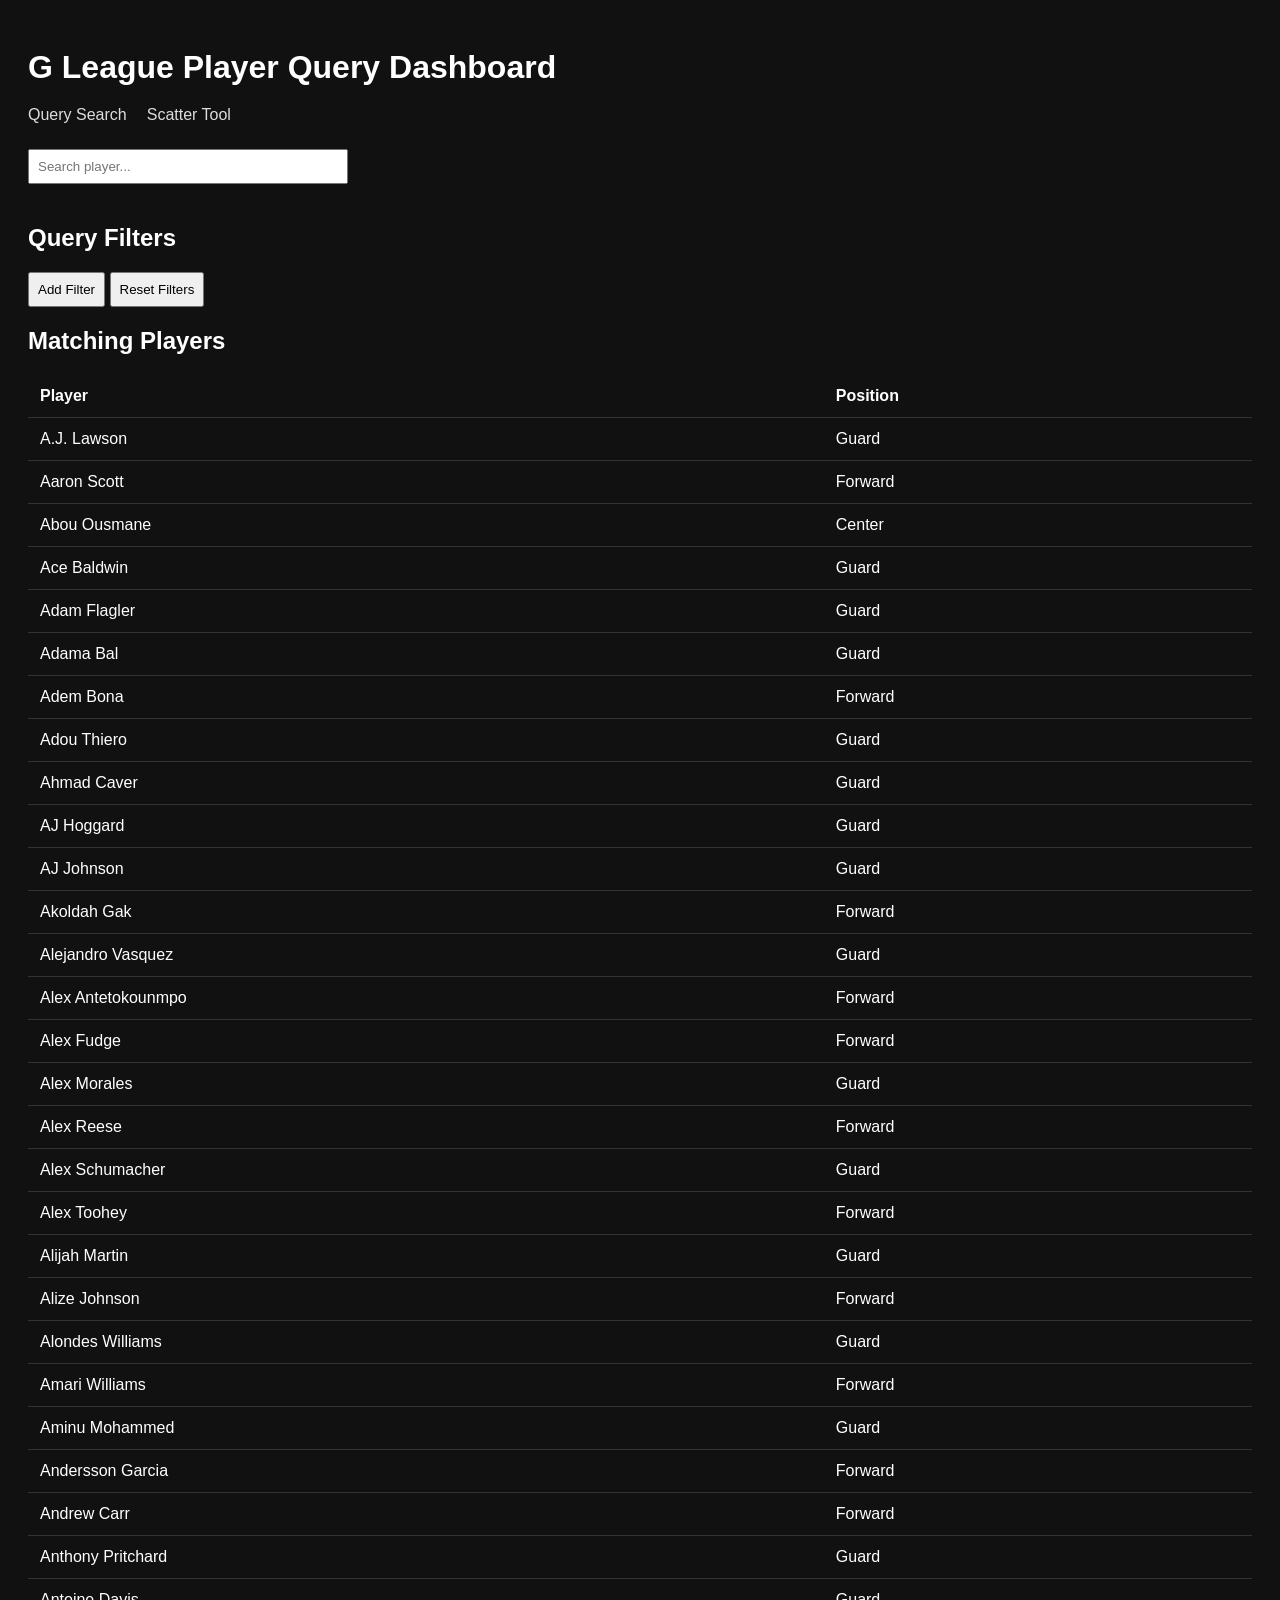
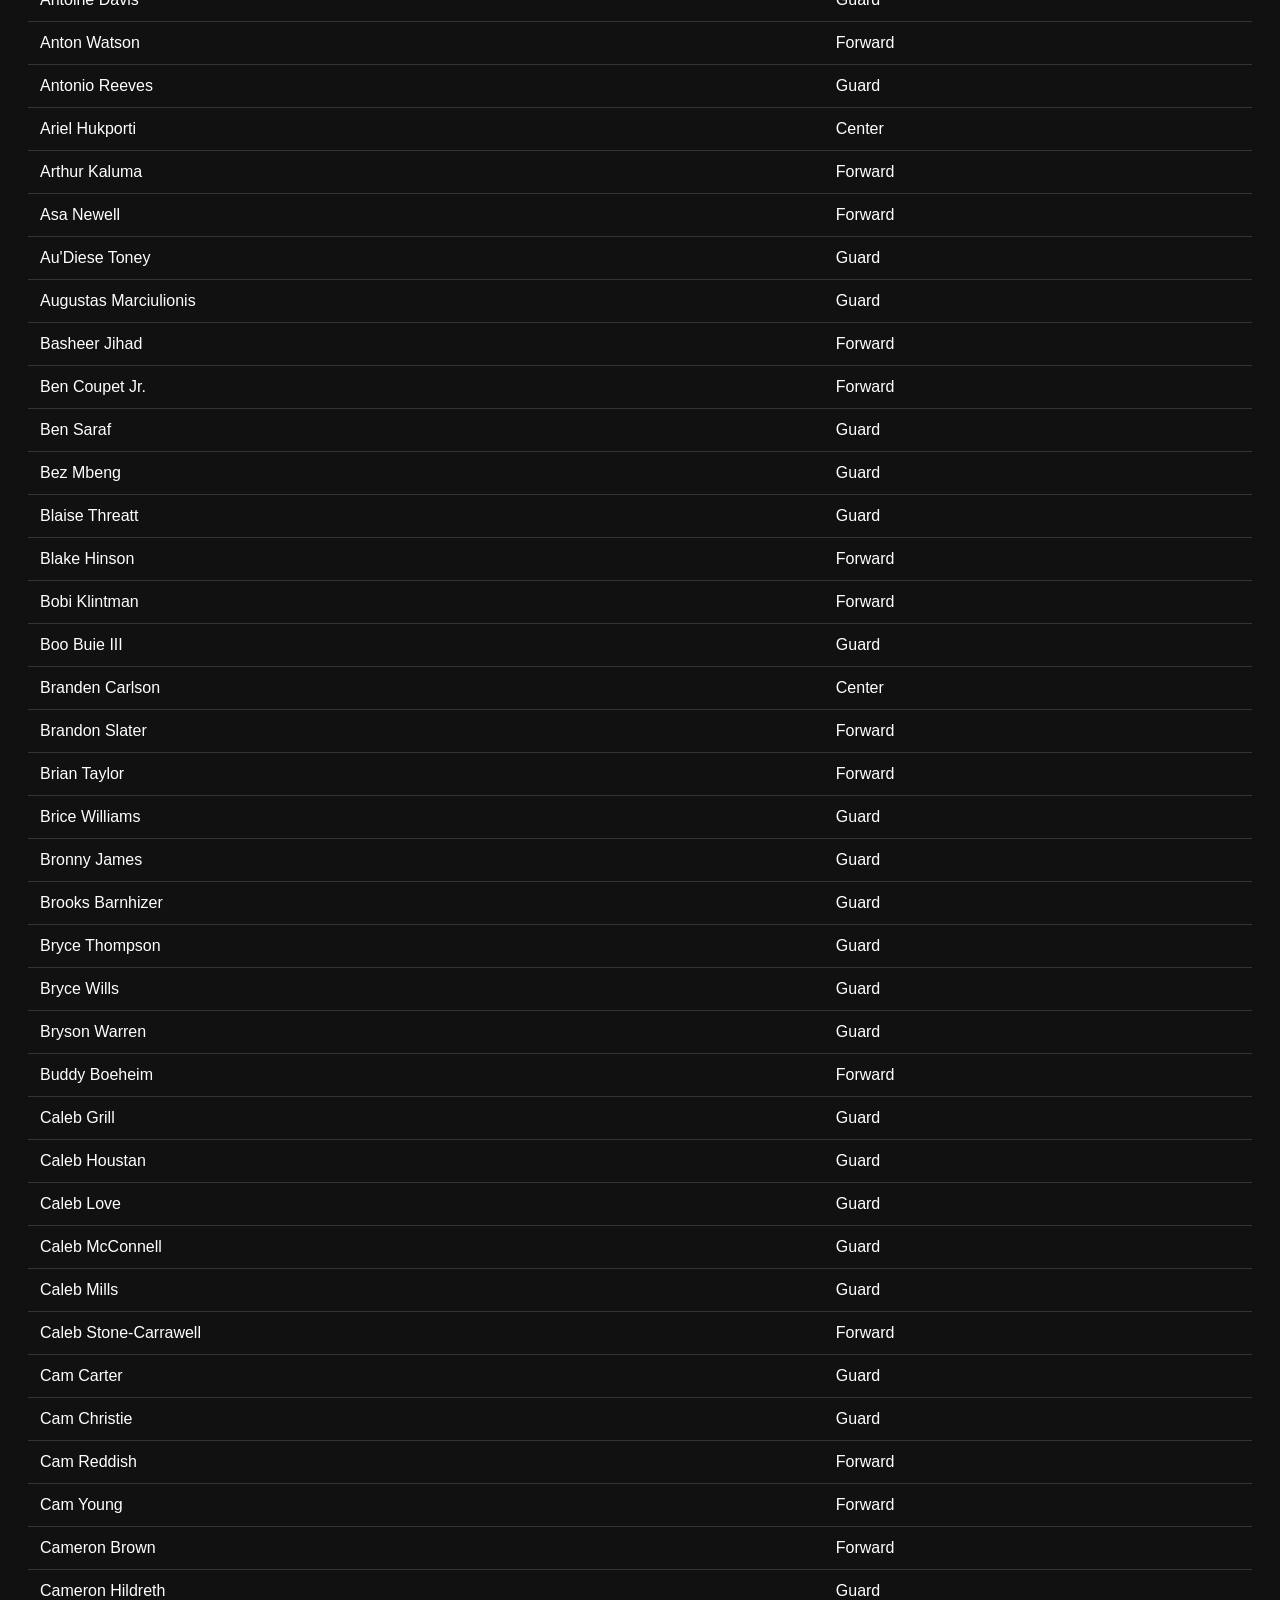
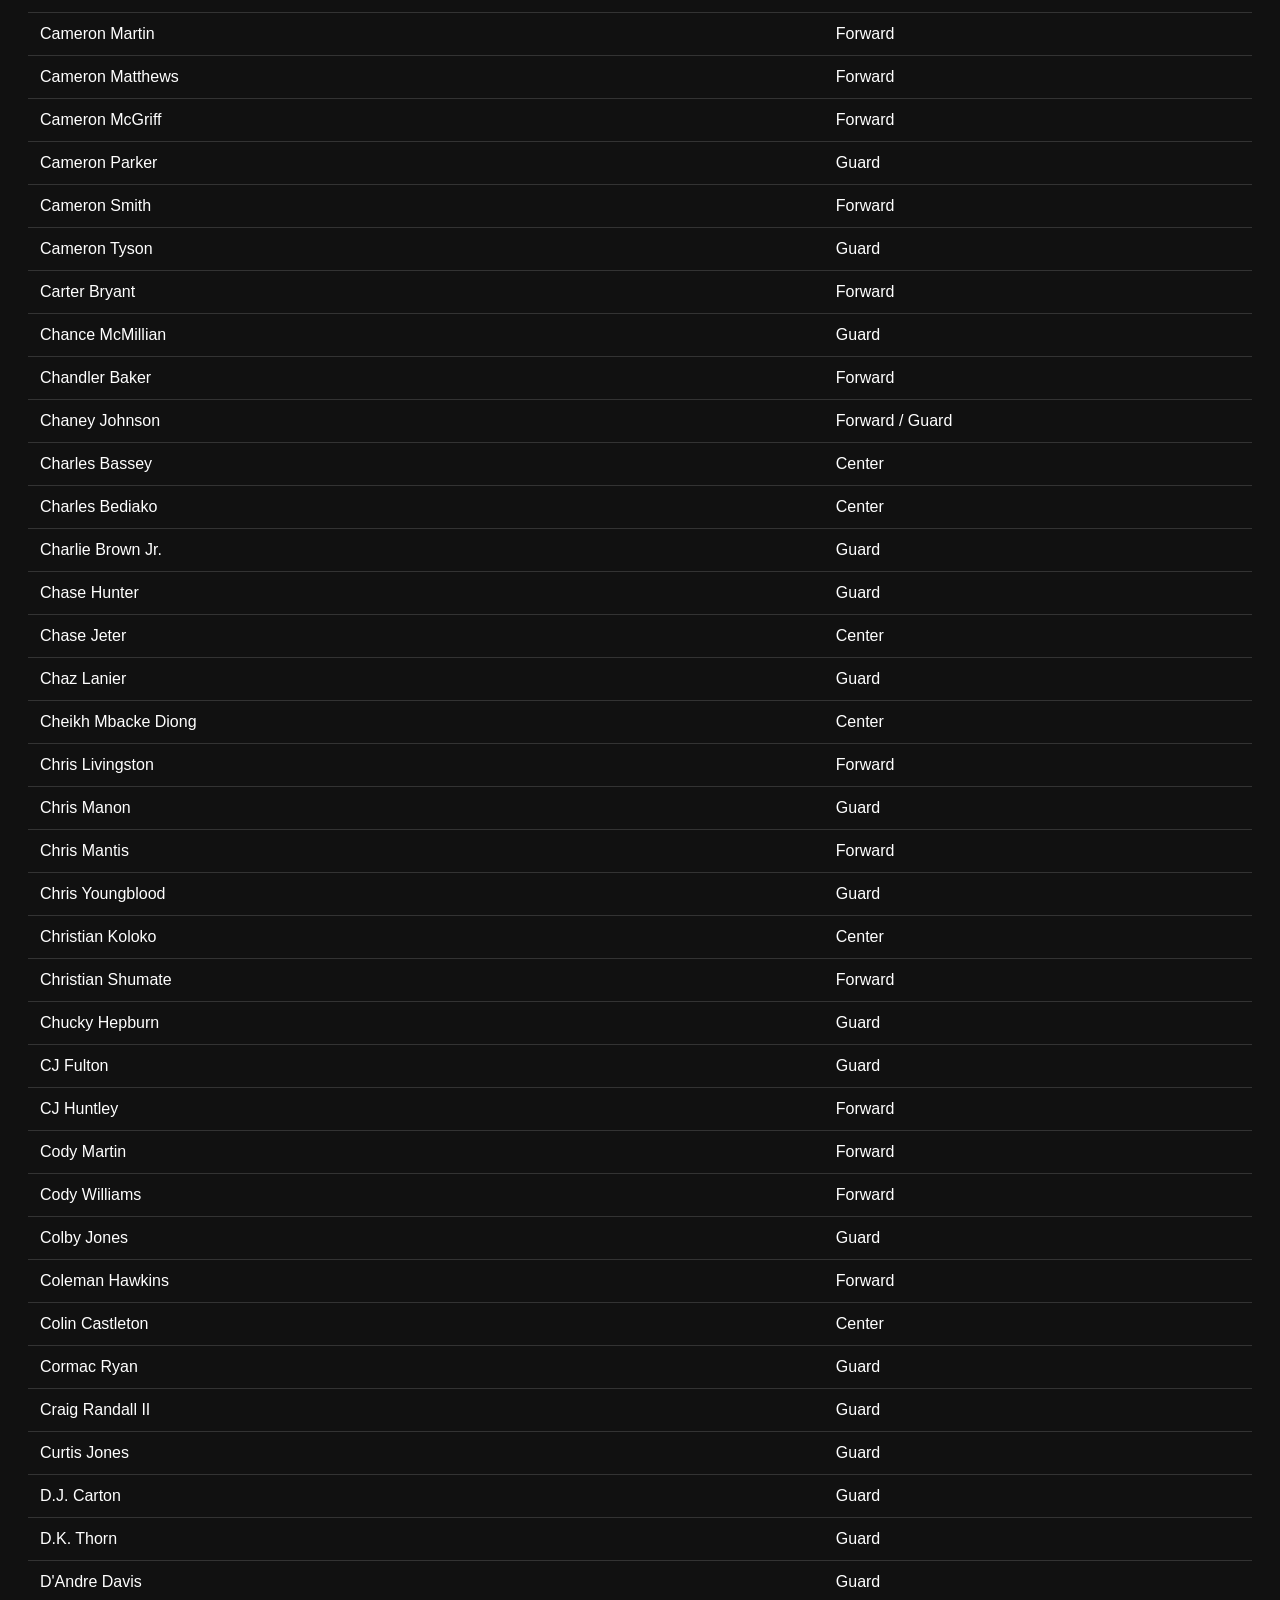
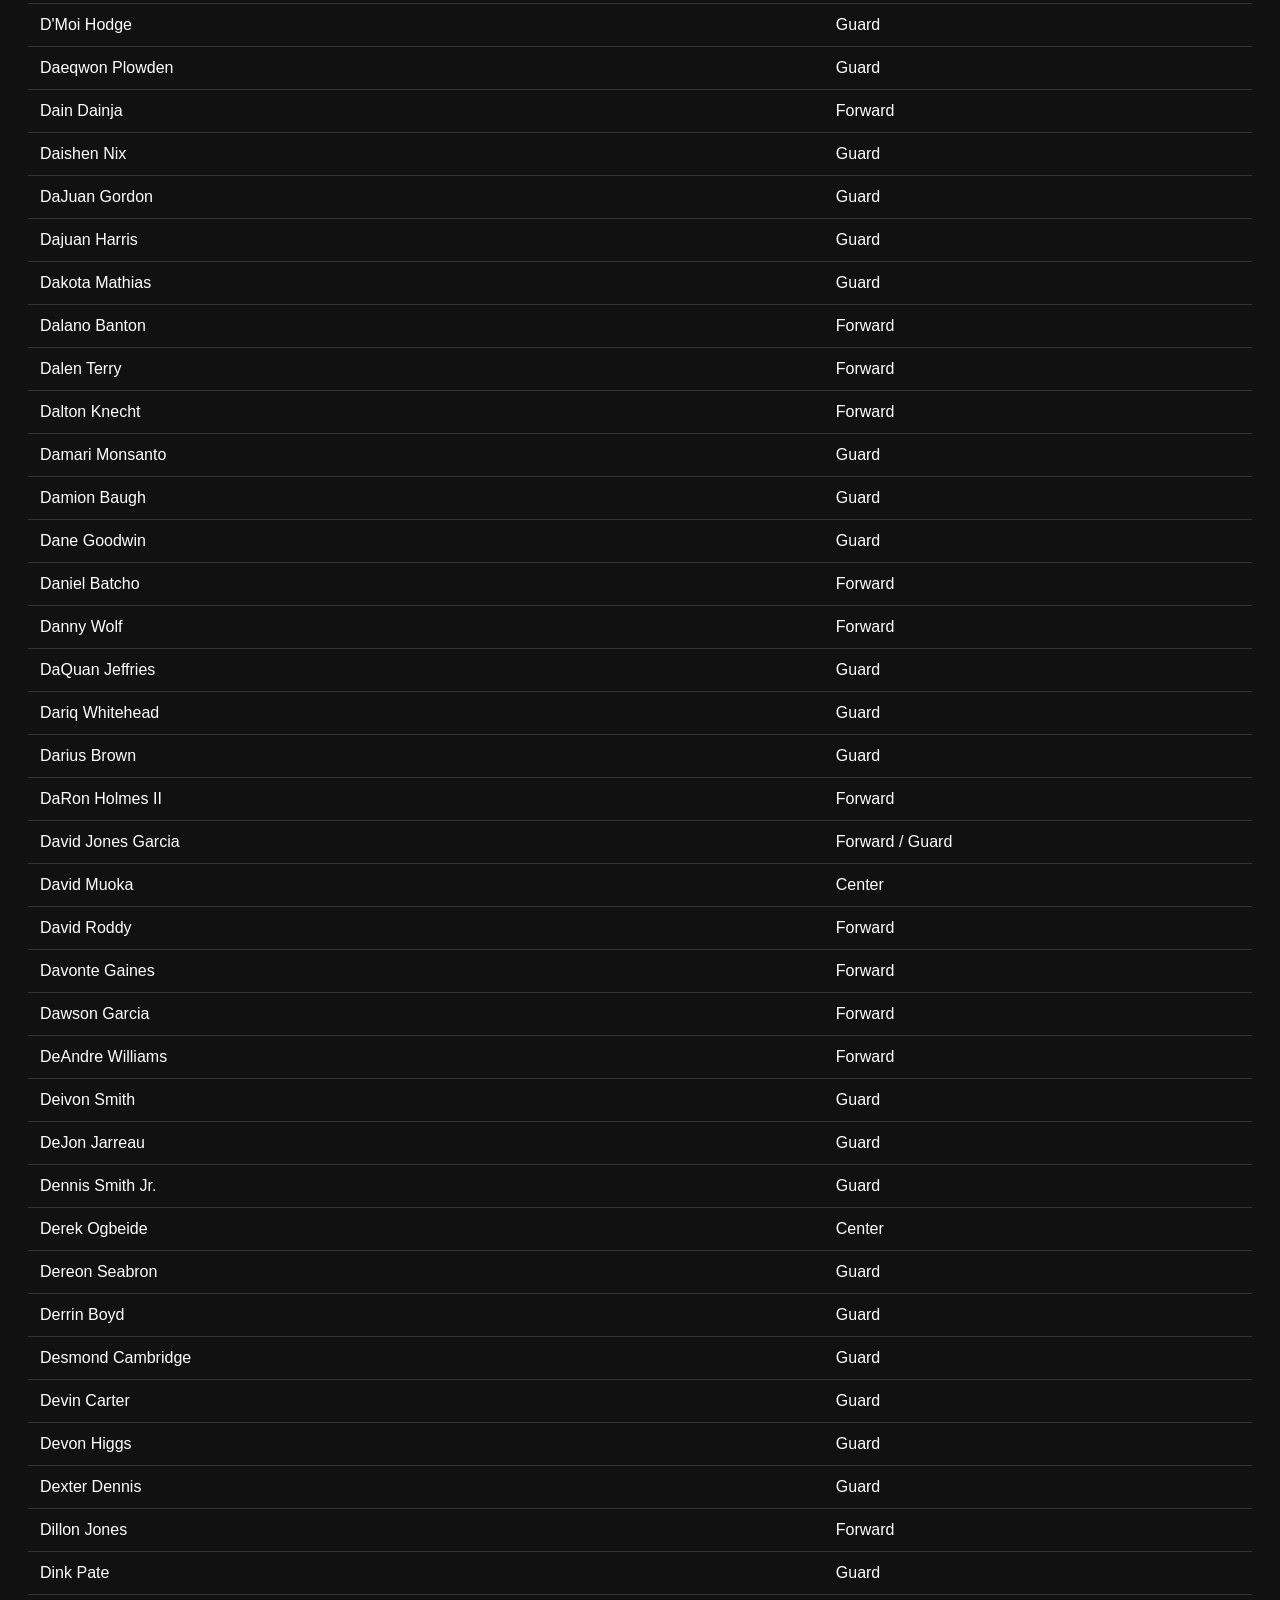
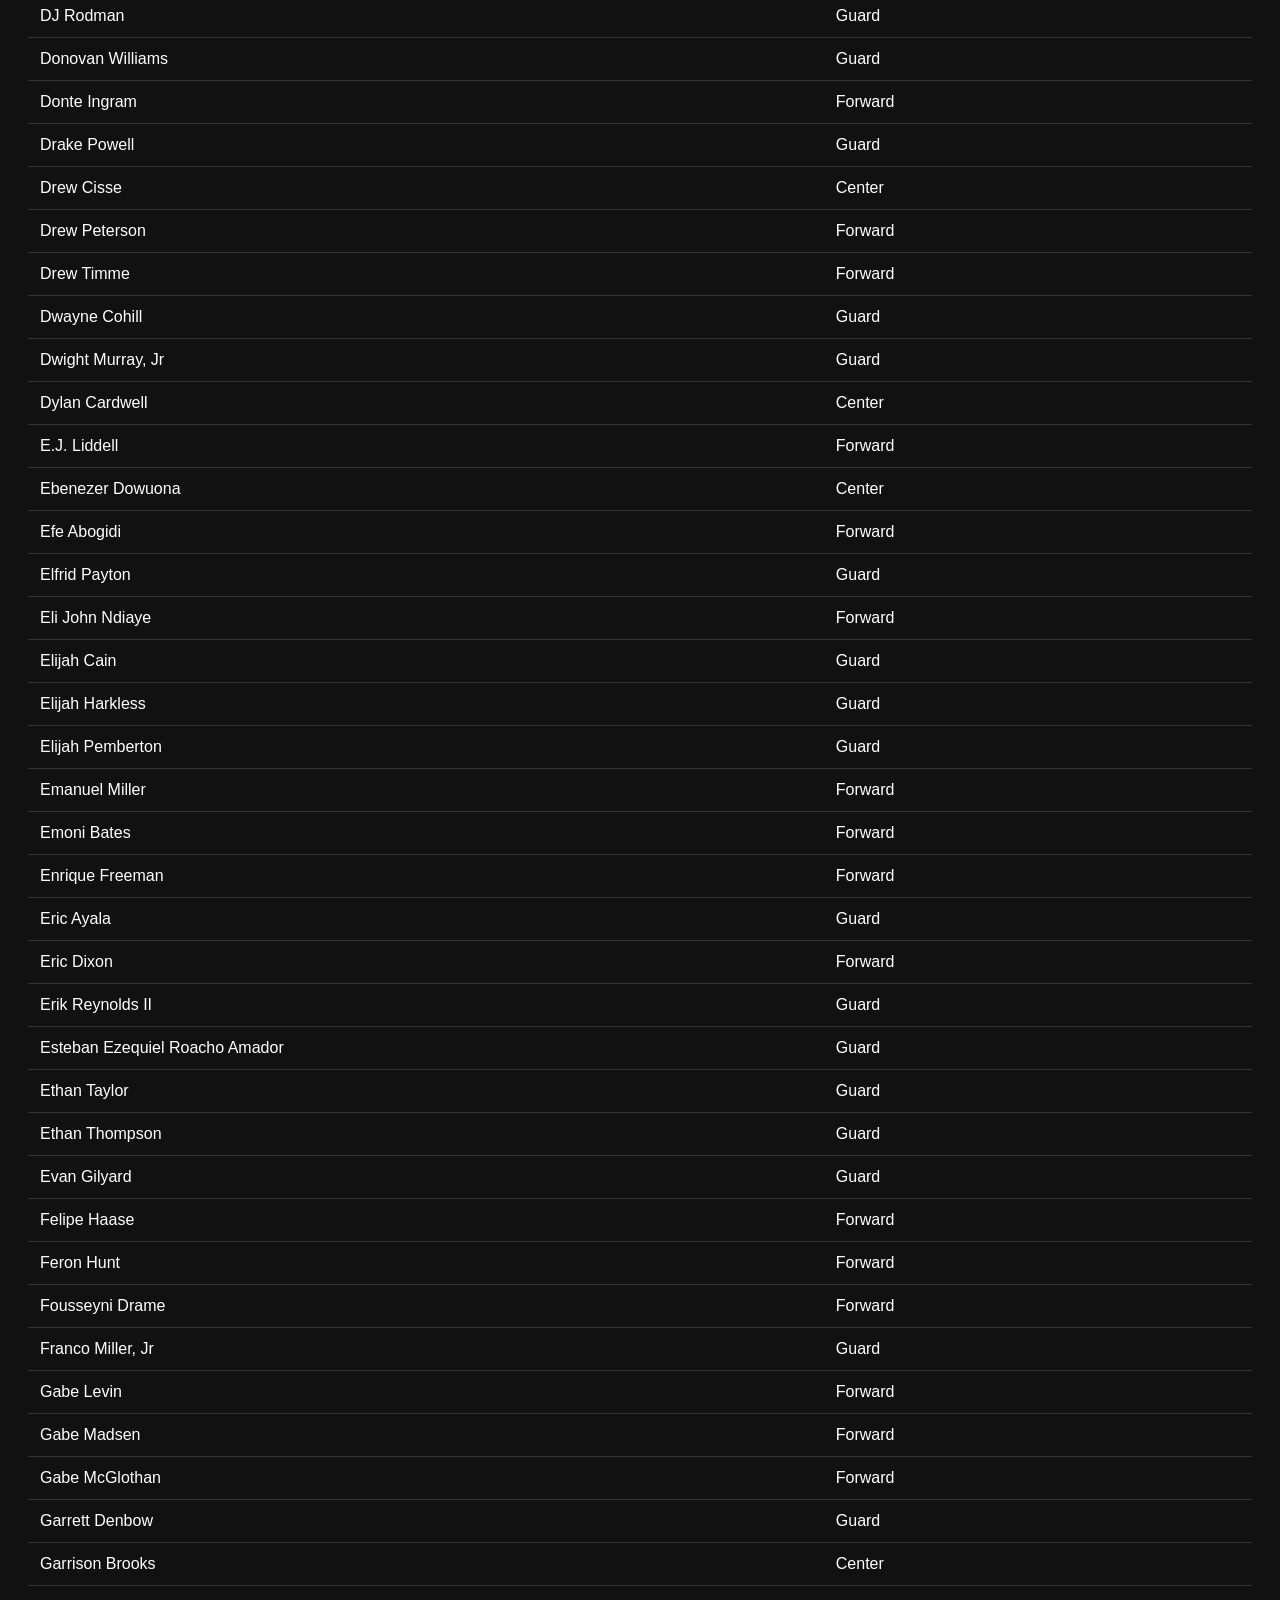
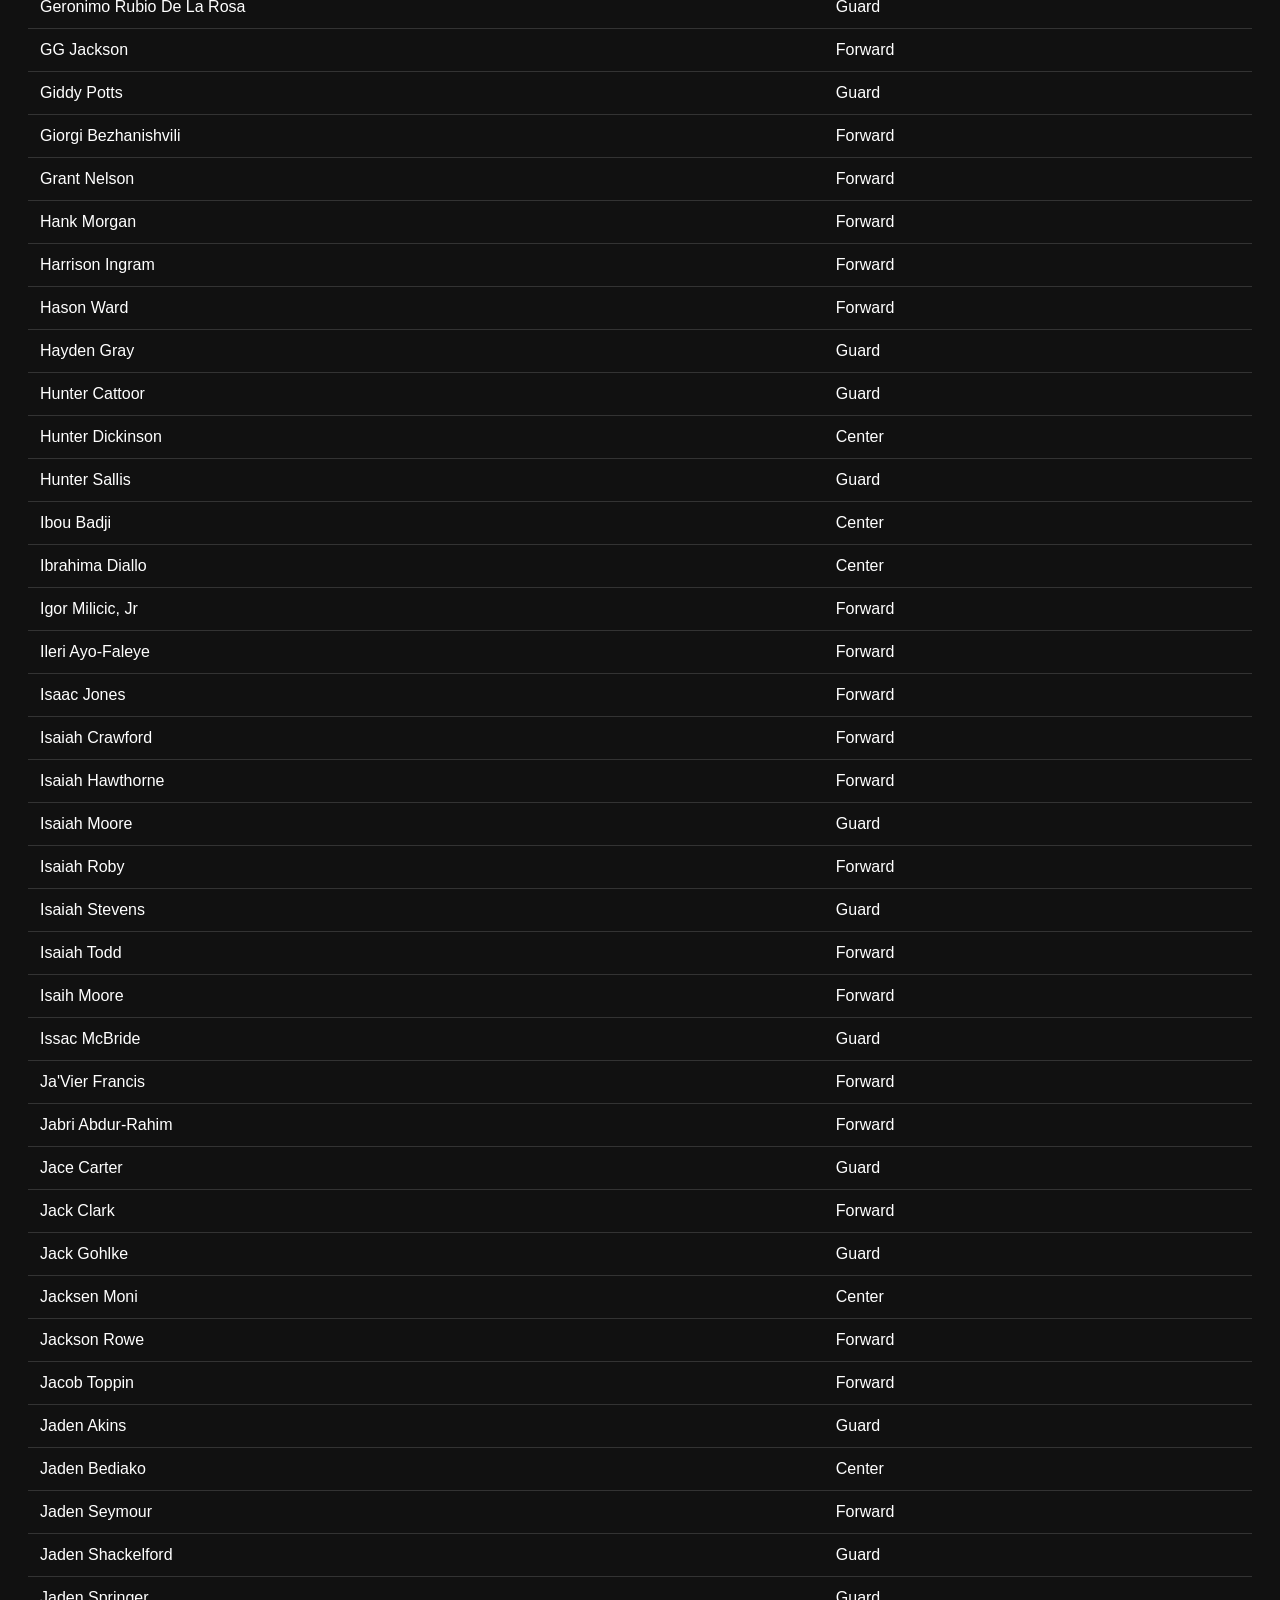
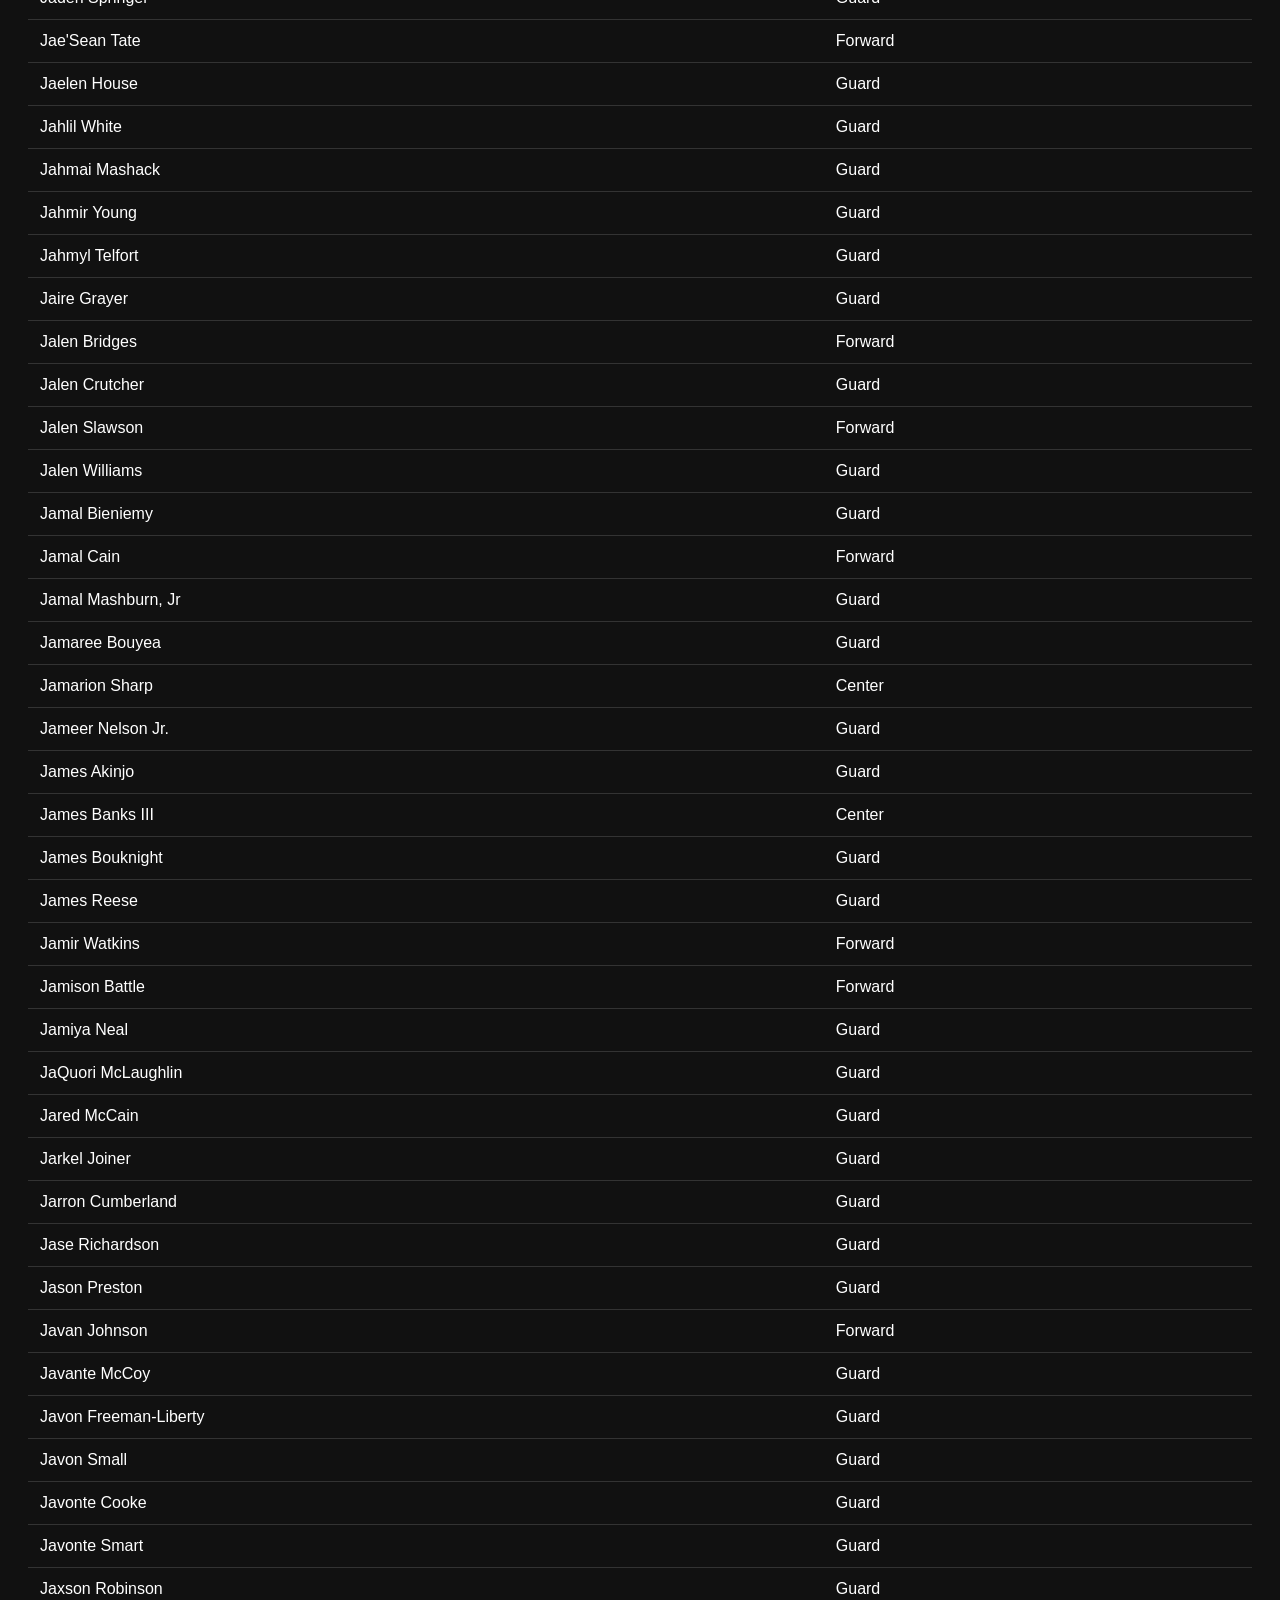
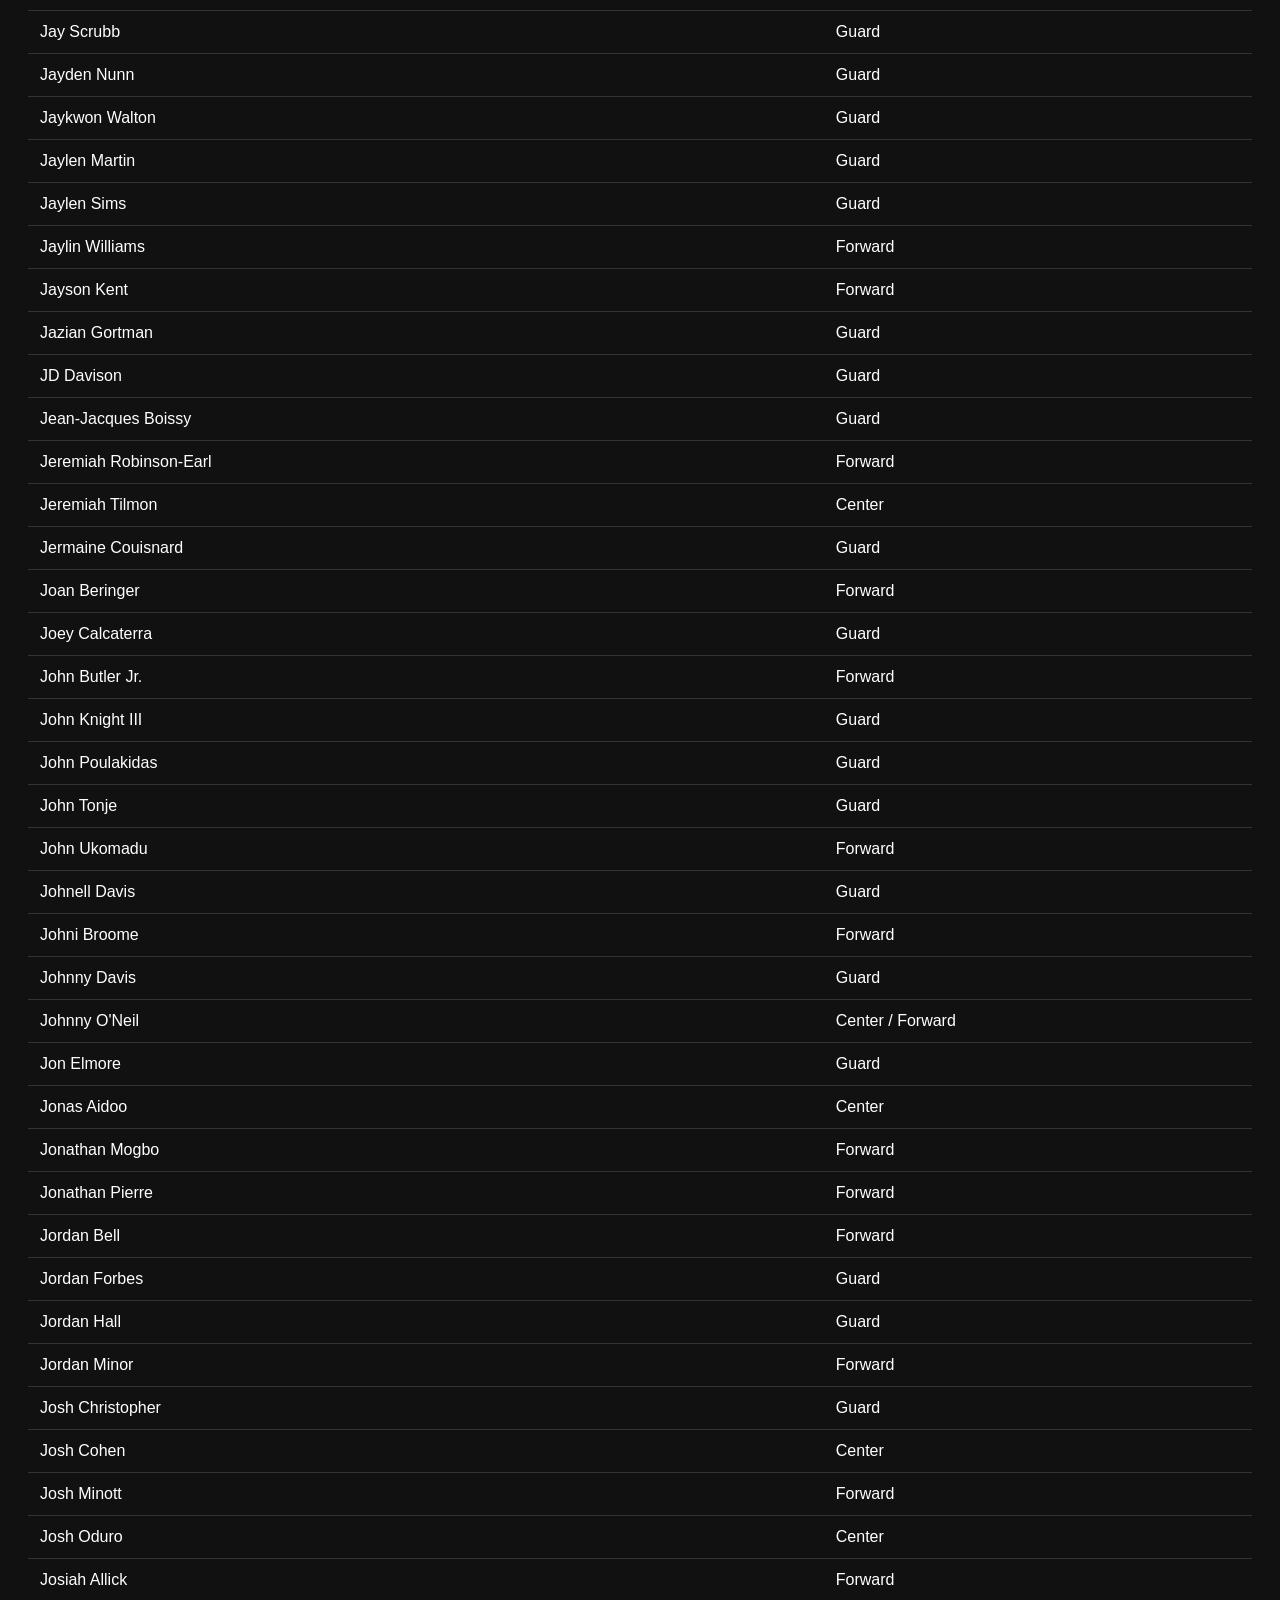
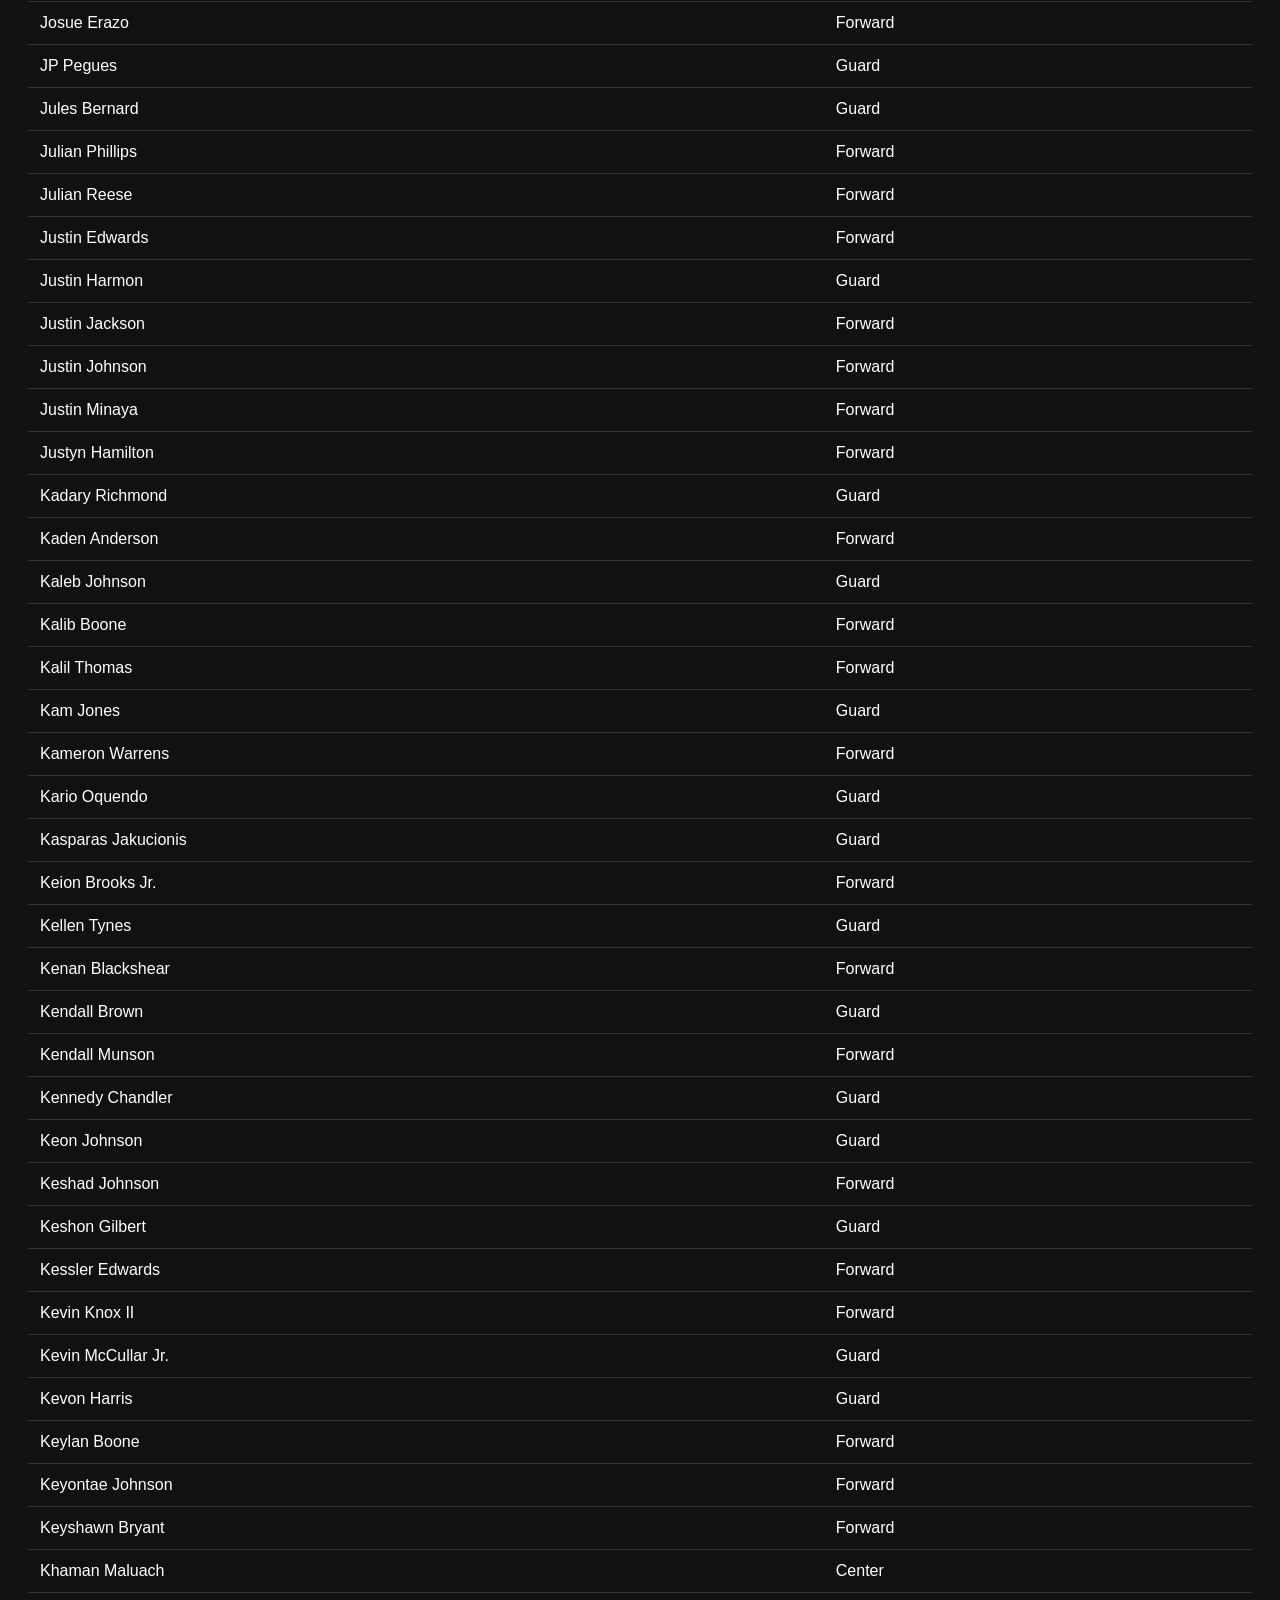
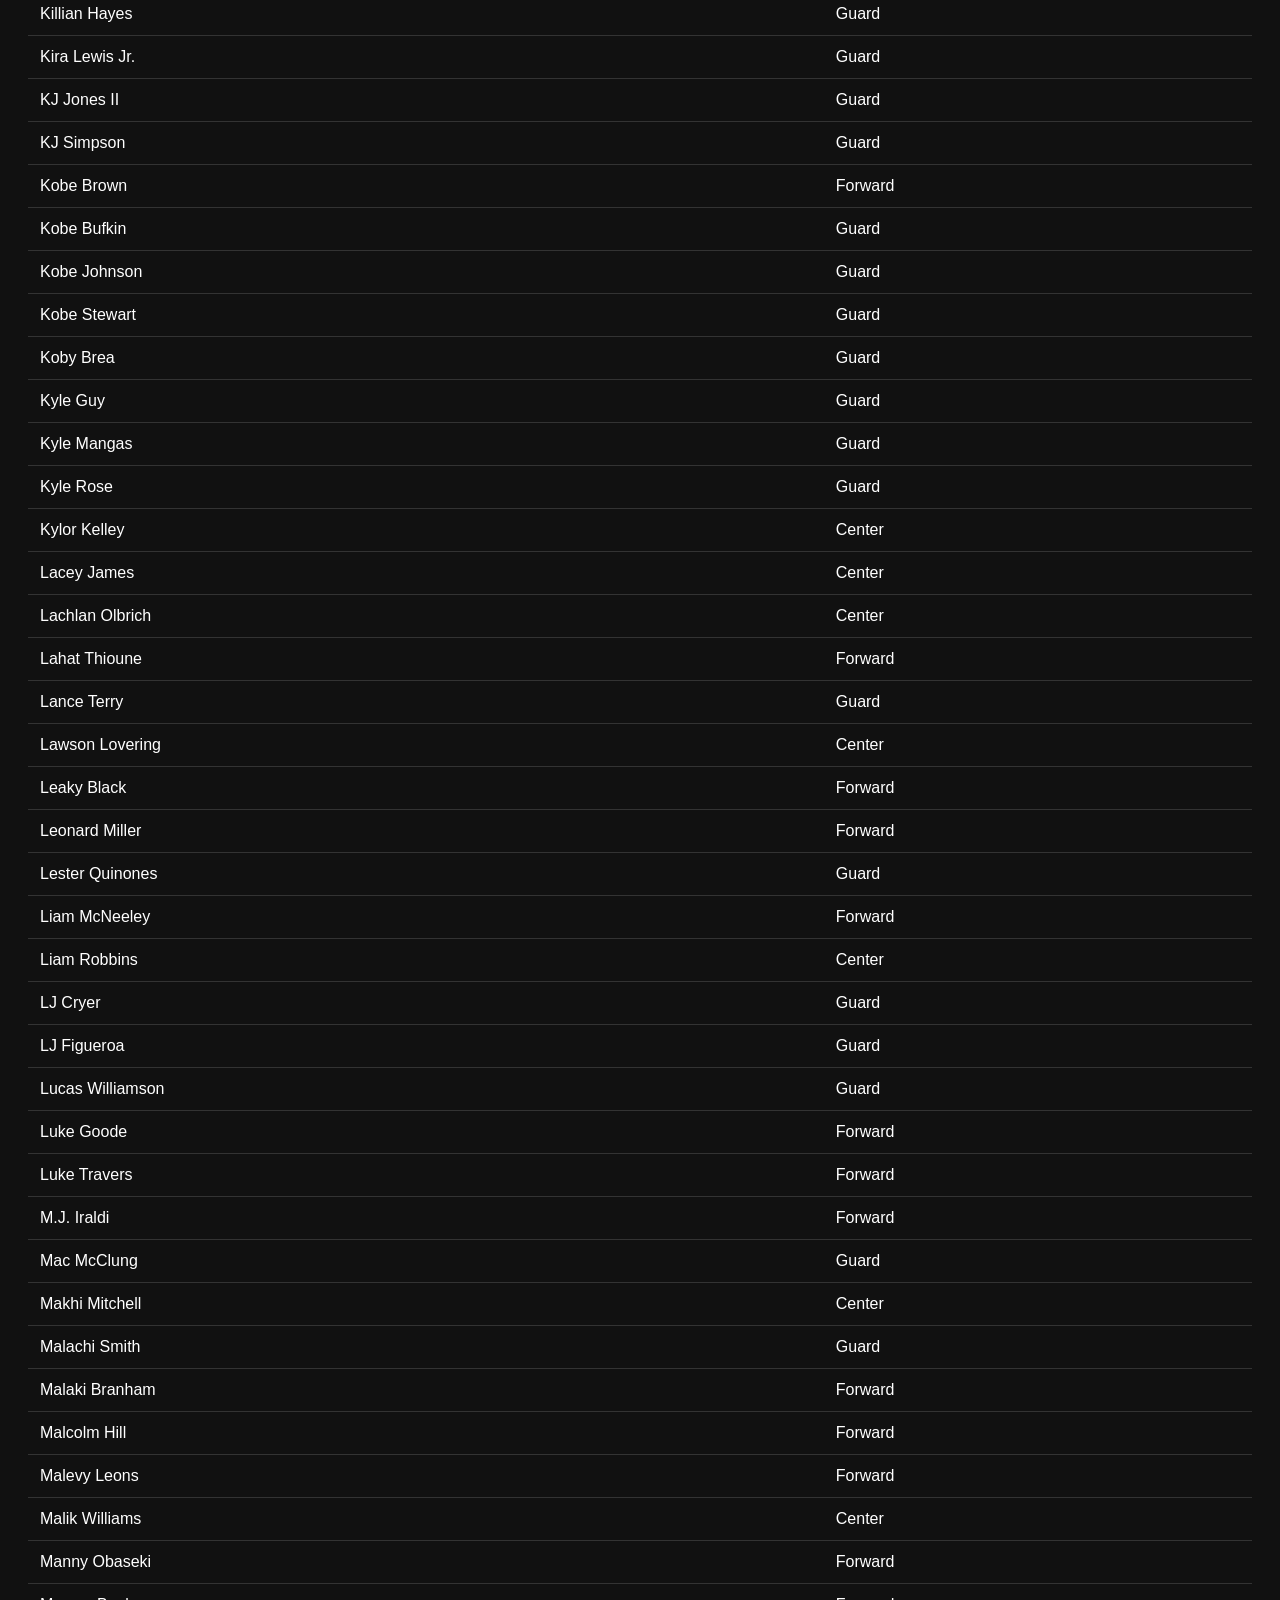
==== docs/index.html @ f79cd6b3 "Initial commit for the whole website" ====
<!DOCTYPE html>
<html lang="en">
<head>
    <meta charset="UTF-8">
    <title>G League Player Query Dashboard</title>
    <link rel="stylesheet" href="style.css">
</head>
<body>

<h1>G League Player Query Dashboard</h1>
<nav>
    <a href="index.html">Query Search</a>
    <a href="scatter.html">Scatter Tool</a>
</nav>
<div class="controls">
    <input id="searchInput" type="text" placeholder="Search player...">
</div>

<h2>Query Filters</h2>

<div id="filters"></div>

<button id="addFilterBtn">Add Filter</button>
<button id="resetFiltersBtn">Reset Filters</button>

<h2>Matching Players</h2>

<table id="playerTable">
    <thead></thead>
    <tbody></tbody>
</table>

<script src="app.js"></script>

</body>
</html>
---- docs/style.css ----
body {
    font-family: Arial, sans-serif;
    background: #111;
    color: white;
    padding: 20px;
}

h1 {
    margin-bottom: 20px;
}

input {
    padding: 10px;
    width: 300px;
    margin-bottom: 20px;
}

table {
    width: 100%;
    border-collapse: collapse;
}

th,
td {
    padding: 12px;
    border-bottom: 1px solid #333;
    text-align: left;
}

tr:hover {
    background: #222;
    cursor: pointer;
}

.controls,
.filter-row {
    display: flex;
    gap: 10px;
    margin-bottom: 12px;
    align-items: center;
}

select,
input,
button {
    padding: 8px;
}

button {
    cursor: pointer;
}

.filter-row select {
    max-width: 320px;
}

.value-input {
    width: 80px;
}

tr {
    cursor: pointer;
}
a {
    color: #ddd;
    text-decoration: none;
}

a:hover {
    text-decoration: underline;
}

section {
    margin-top: 35px;
}

.chart {
    max-width: 1100px;
}

.bar-row {
    display: grid;
    grid-template-columns: 280px 1fr;
    gap: 12px;
    align-items: center;
    margin-bottom: 8px;
}

.bar-label {
    font-size: 14px;
    color: #ddd;
}

.bar-wrap {
    height: 24px;
    background: #222;
    border: 1px solid #333;
    border-radius: 4px;
    overflow: hidden;
}

.bar-fill {
    height: 100%;
    background: linear-gradient(90deg, #8b1e1e, #d6a21e, #2e8b57);
    color: white;
    font-size: 13px;
    line-height: 24px;
    padding-left: 8px;
    min-width: 35px;
}

.bar-empty {
    color: #777;
    font-size: 13px;
    line-height: 24px;
    padding-left: 8px;
}

nav {
    display: flex;
    gap: 20px;
    margin-bottom: 25px;
}

label {
    display: block;
    font-size: 13px;
    color: #aaa;
    margin-bottom: 5px;
}

canvas {
    margin-top: 25px;
    border: 1px solid #333;
    max-width: 100%;
}
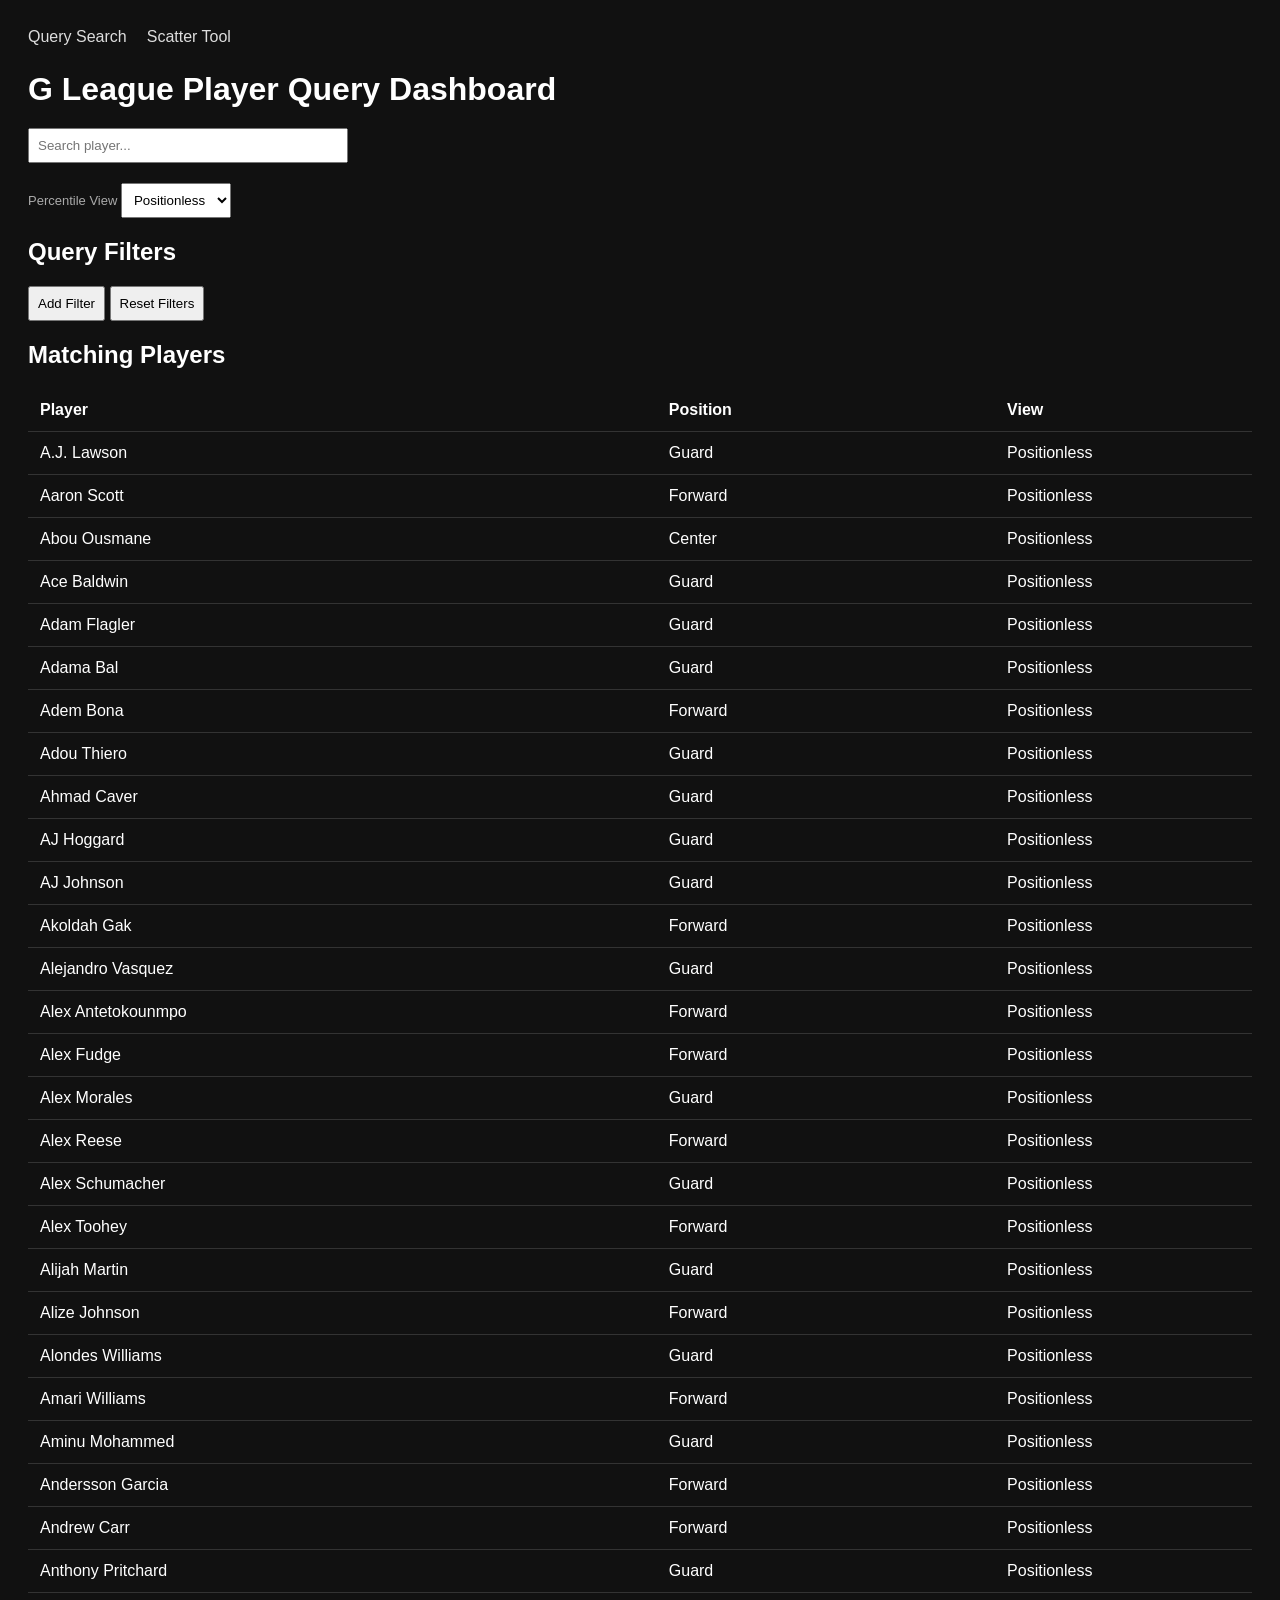
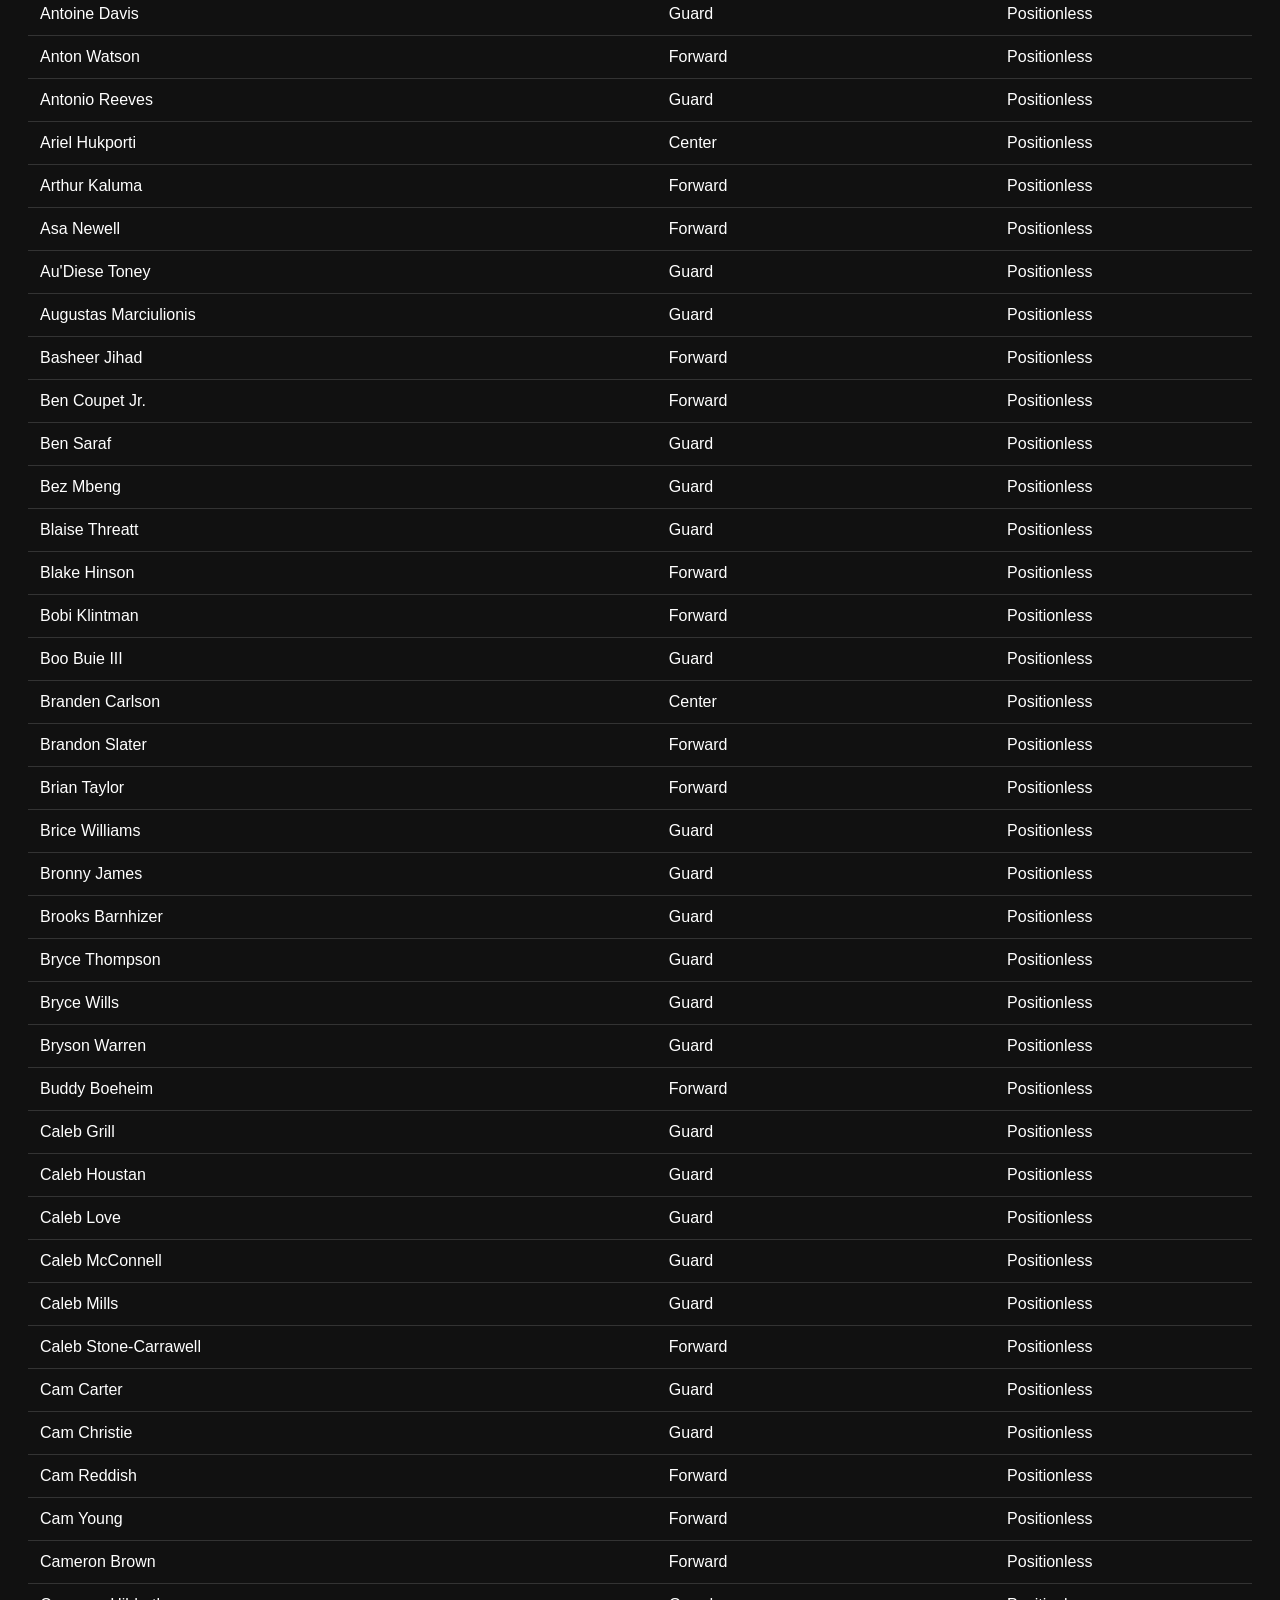
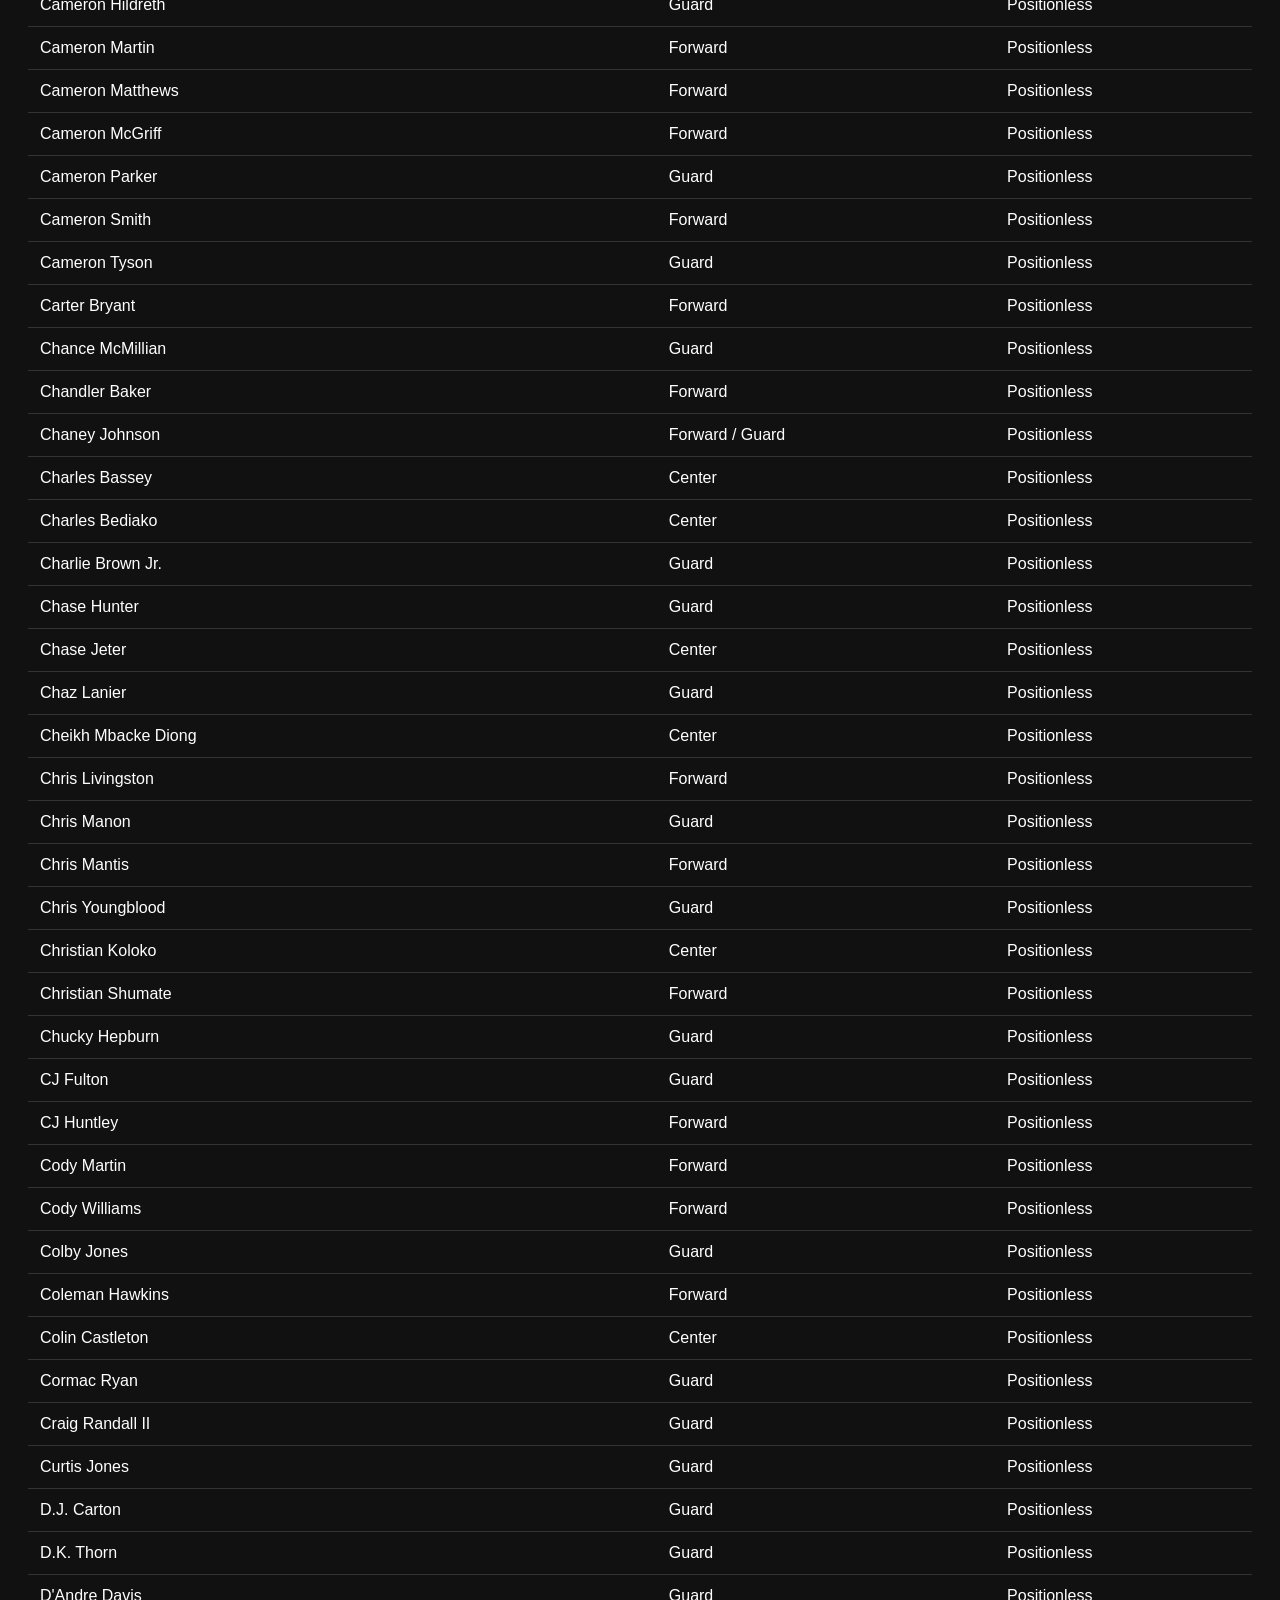
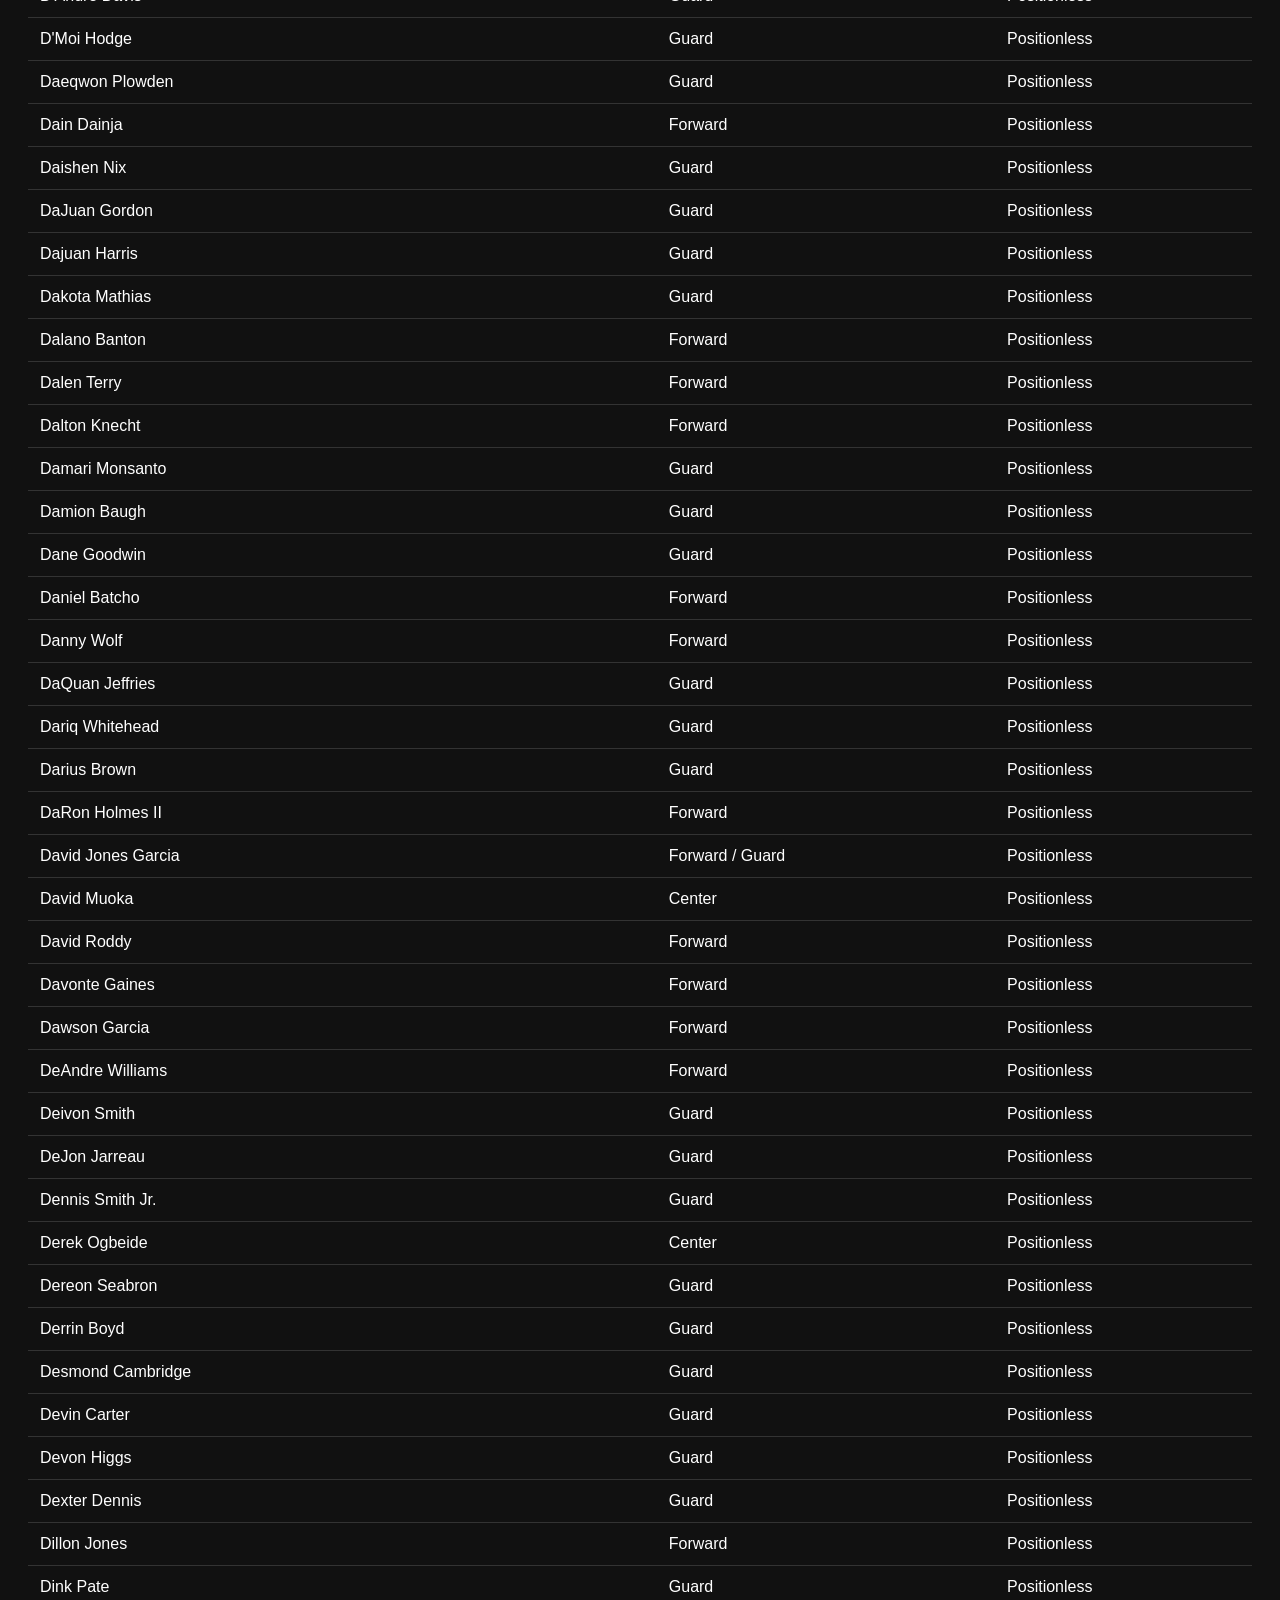
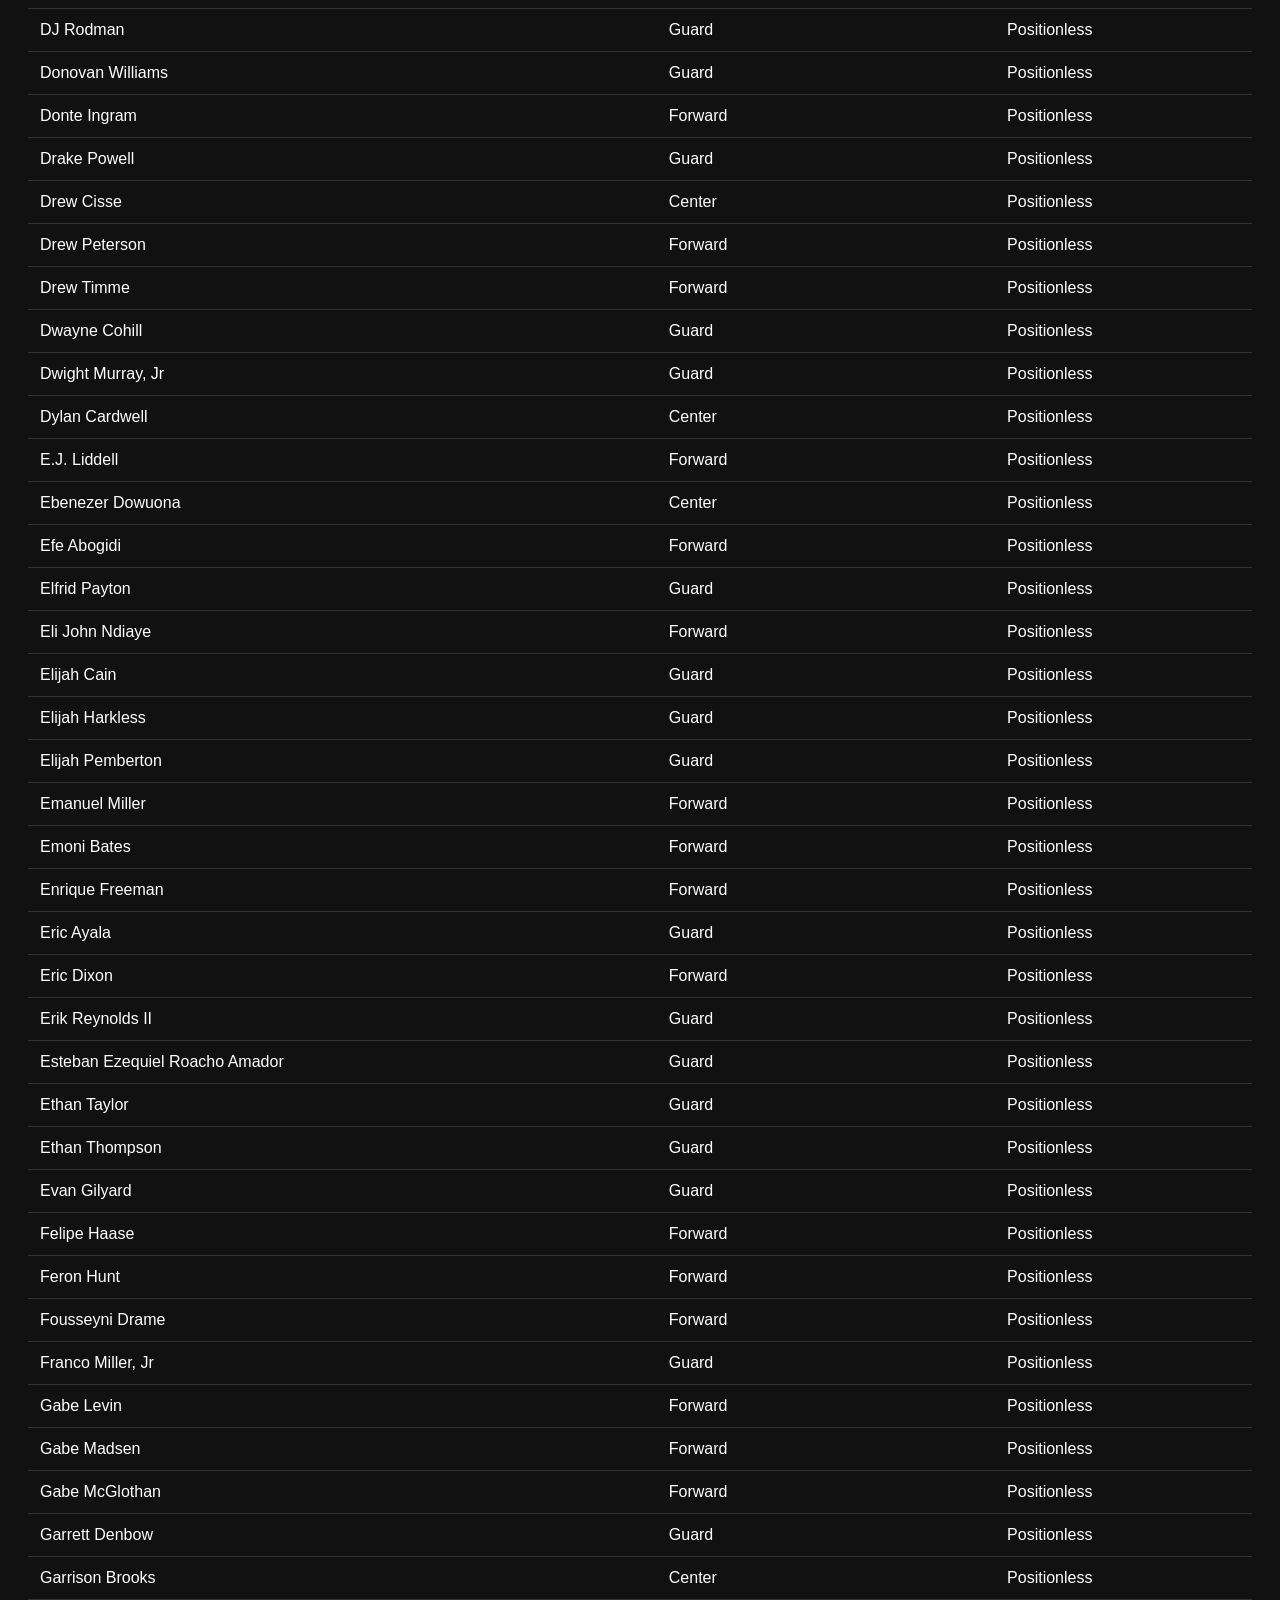
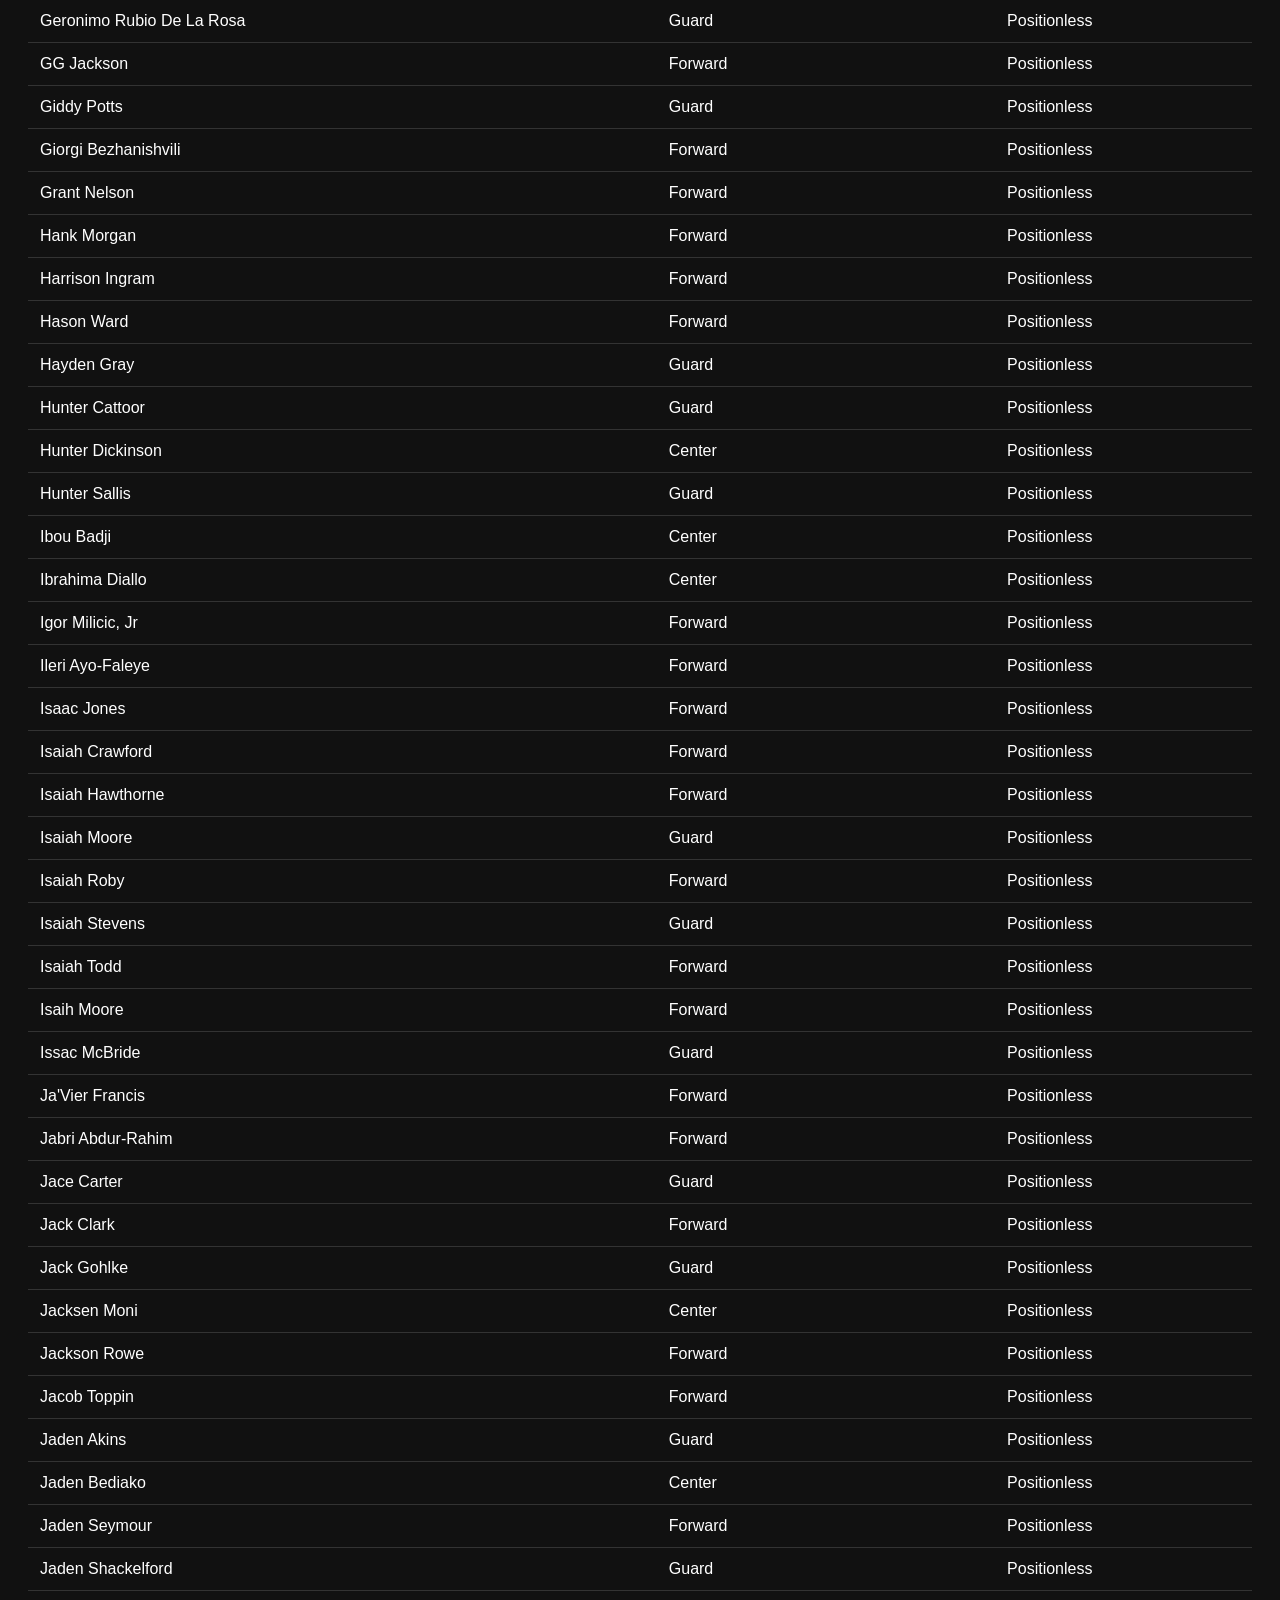
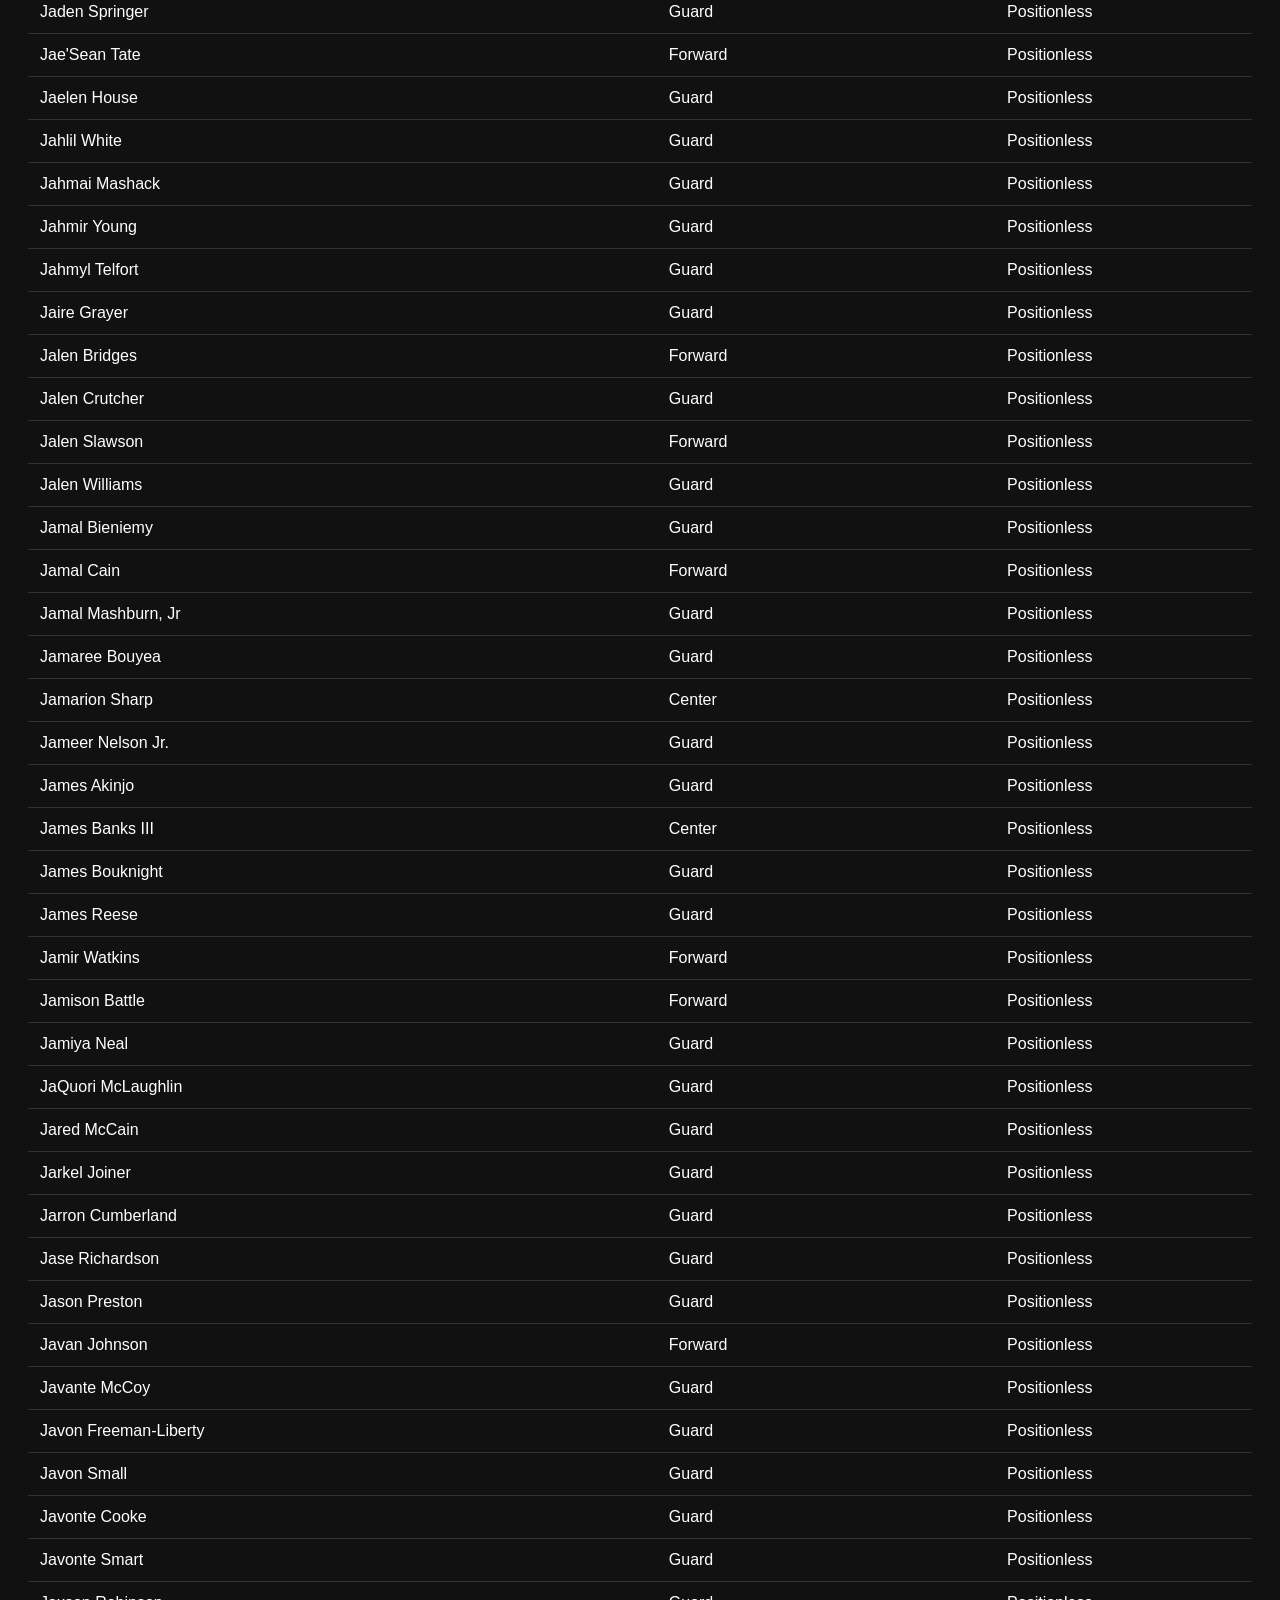
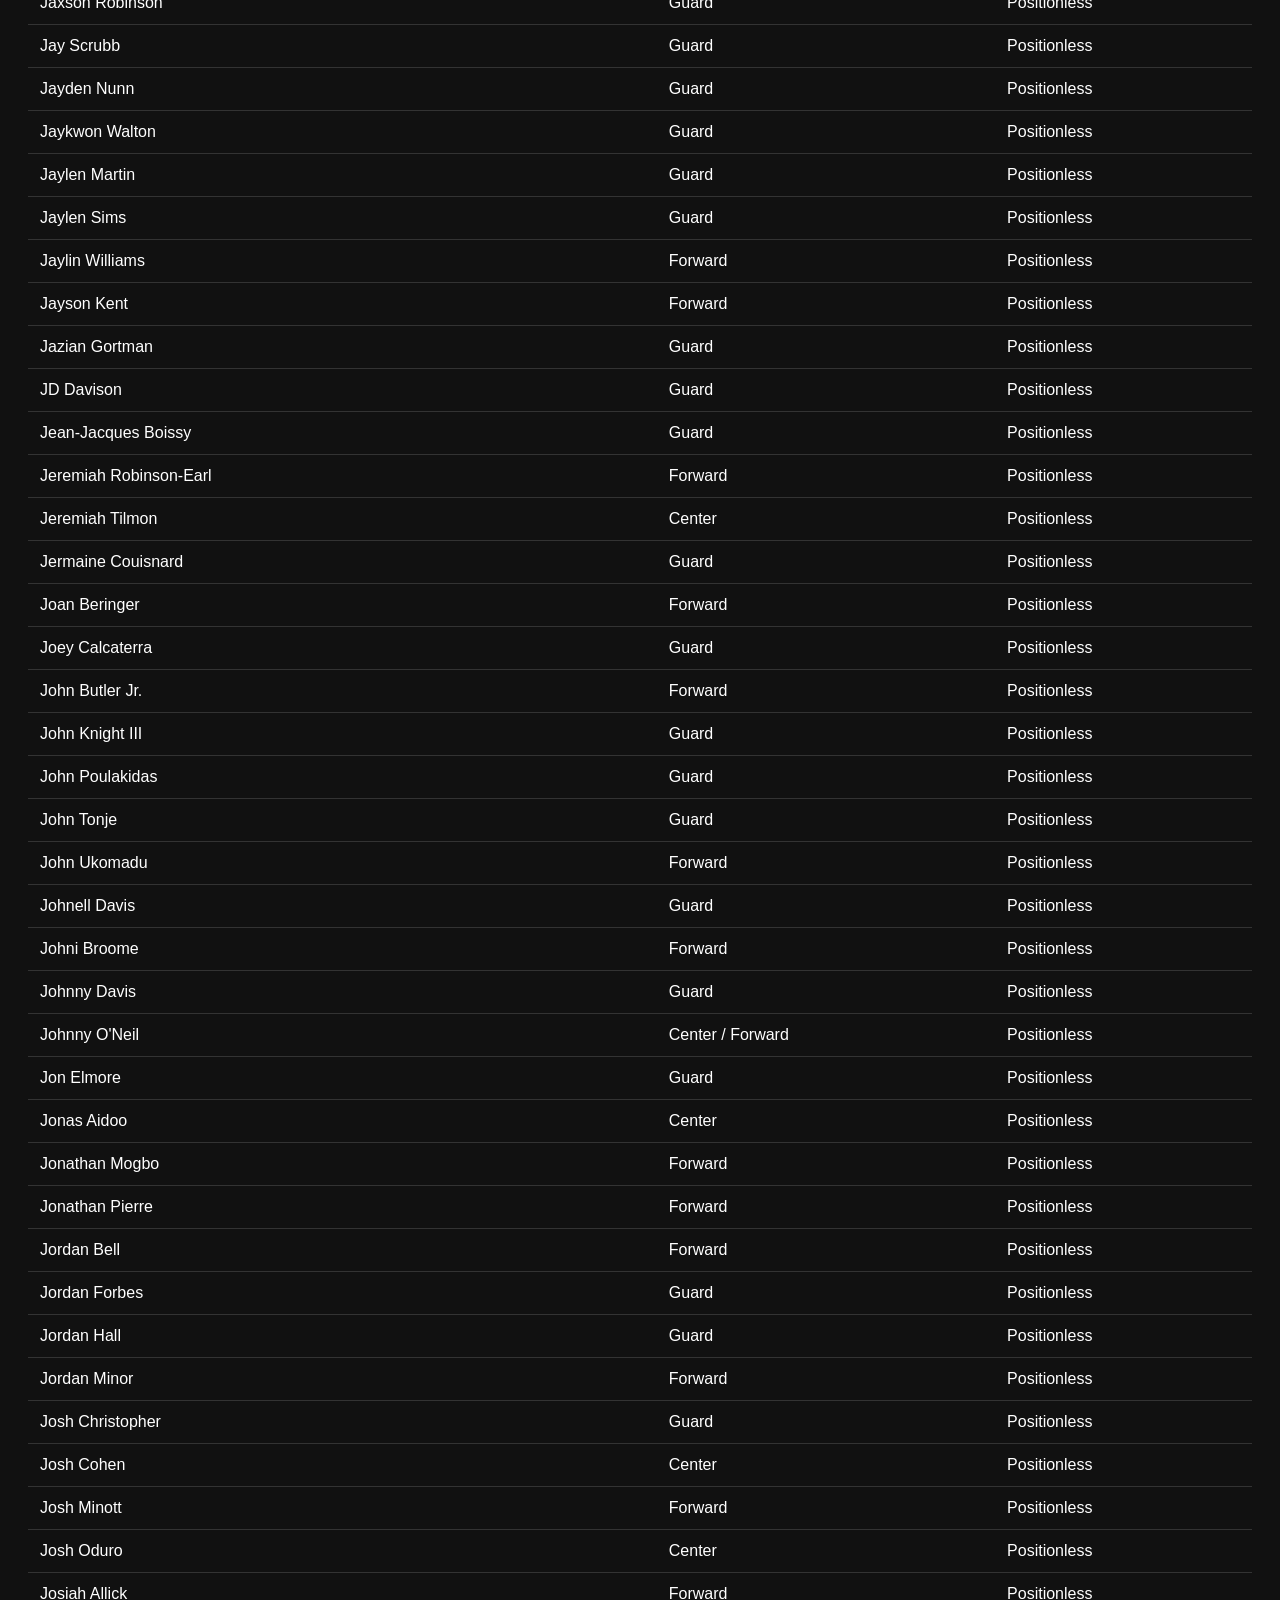
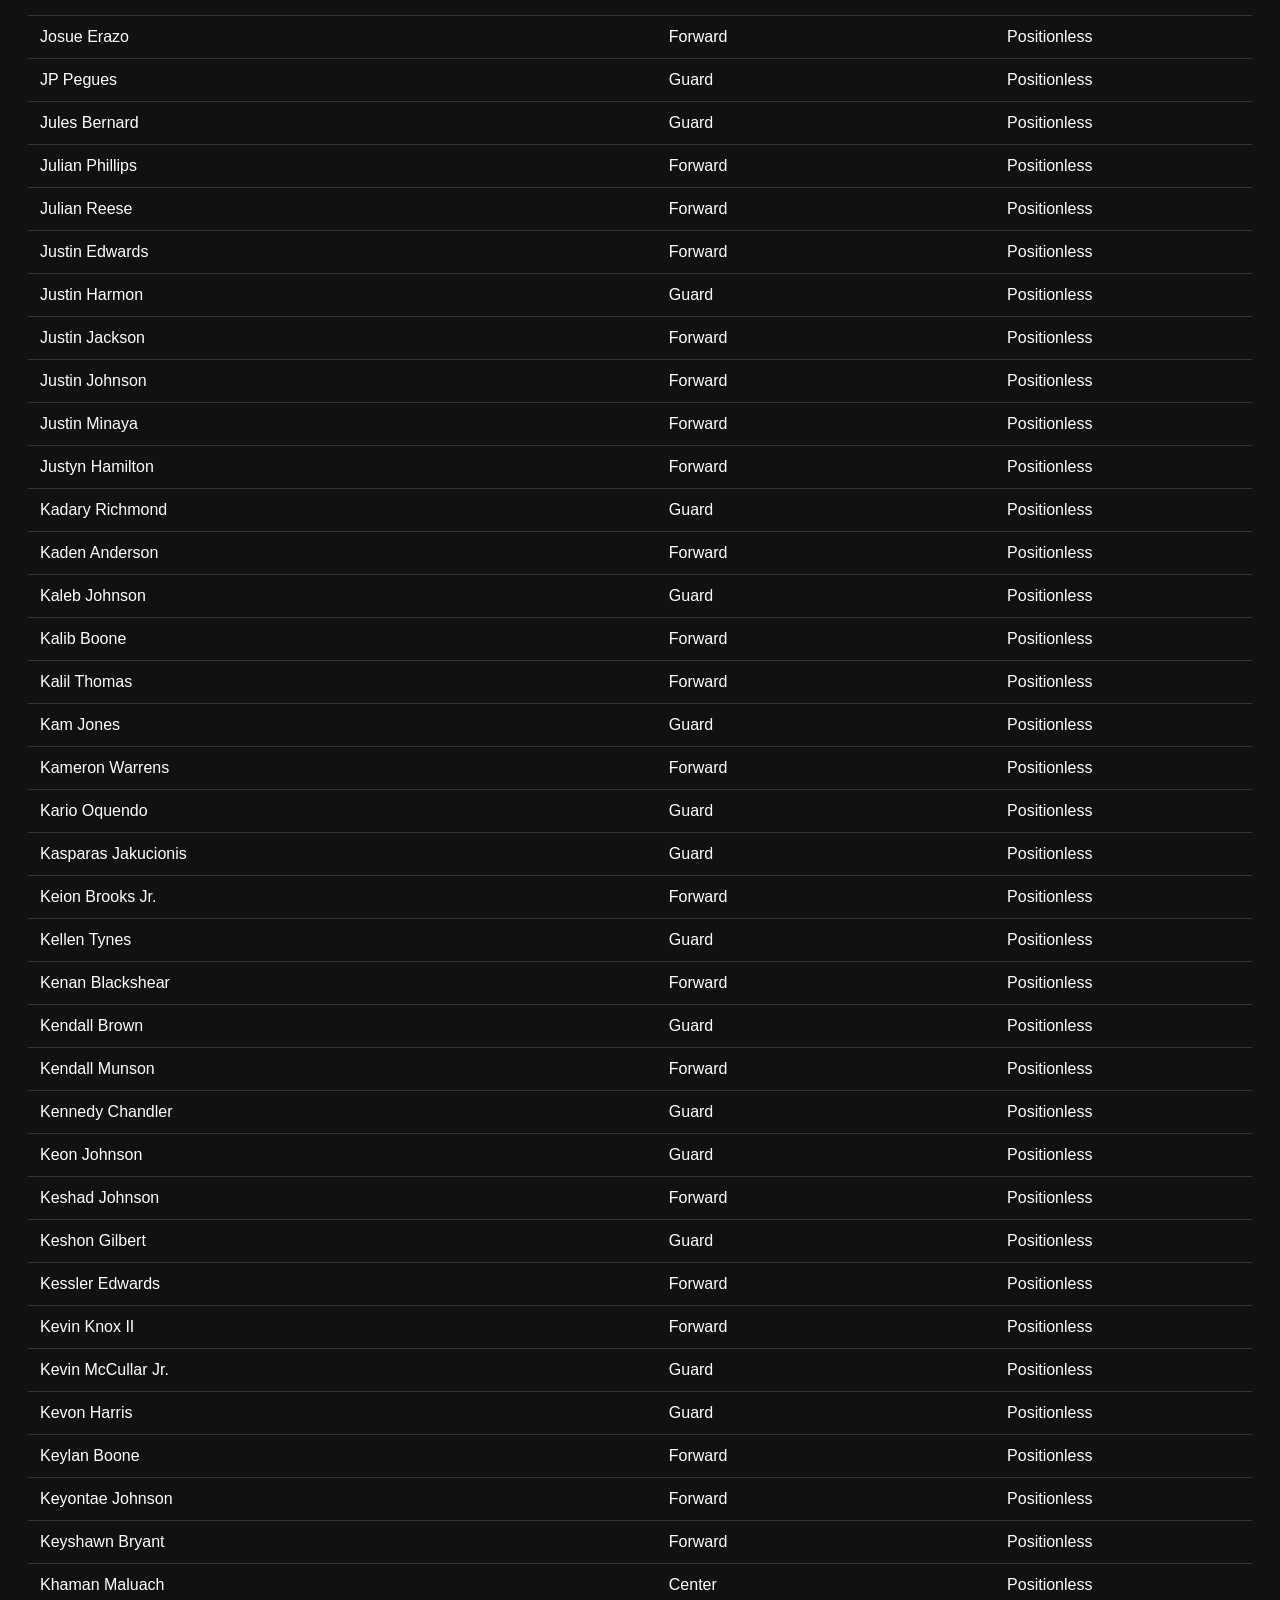
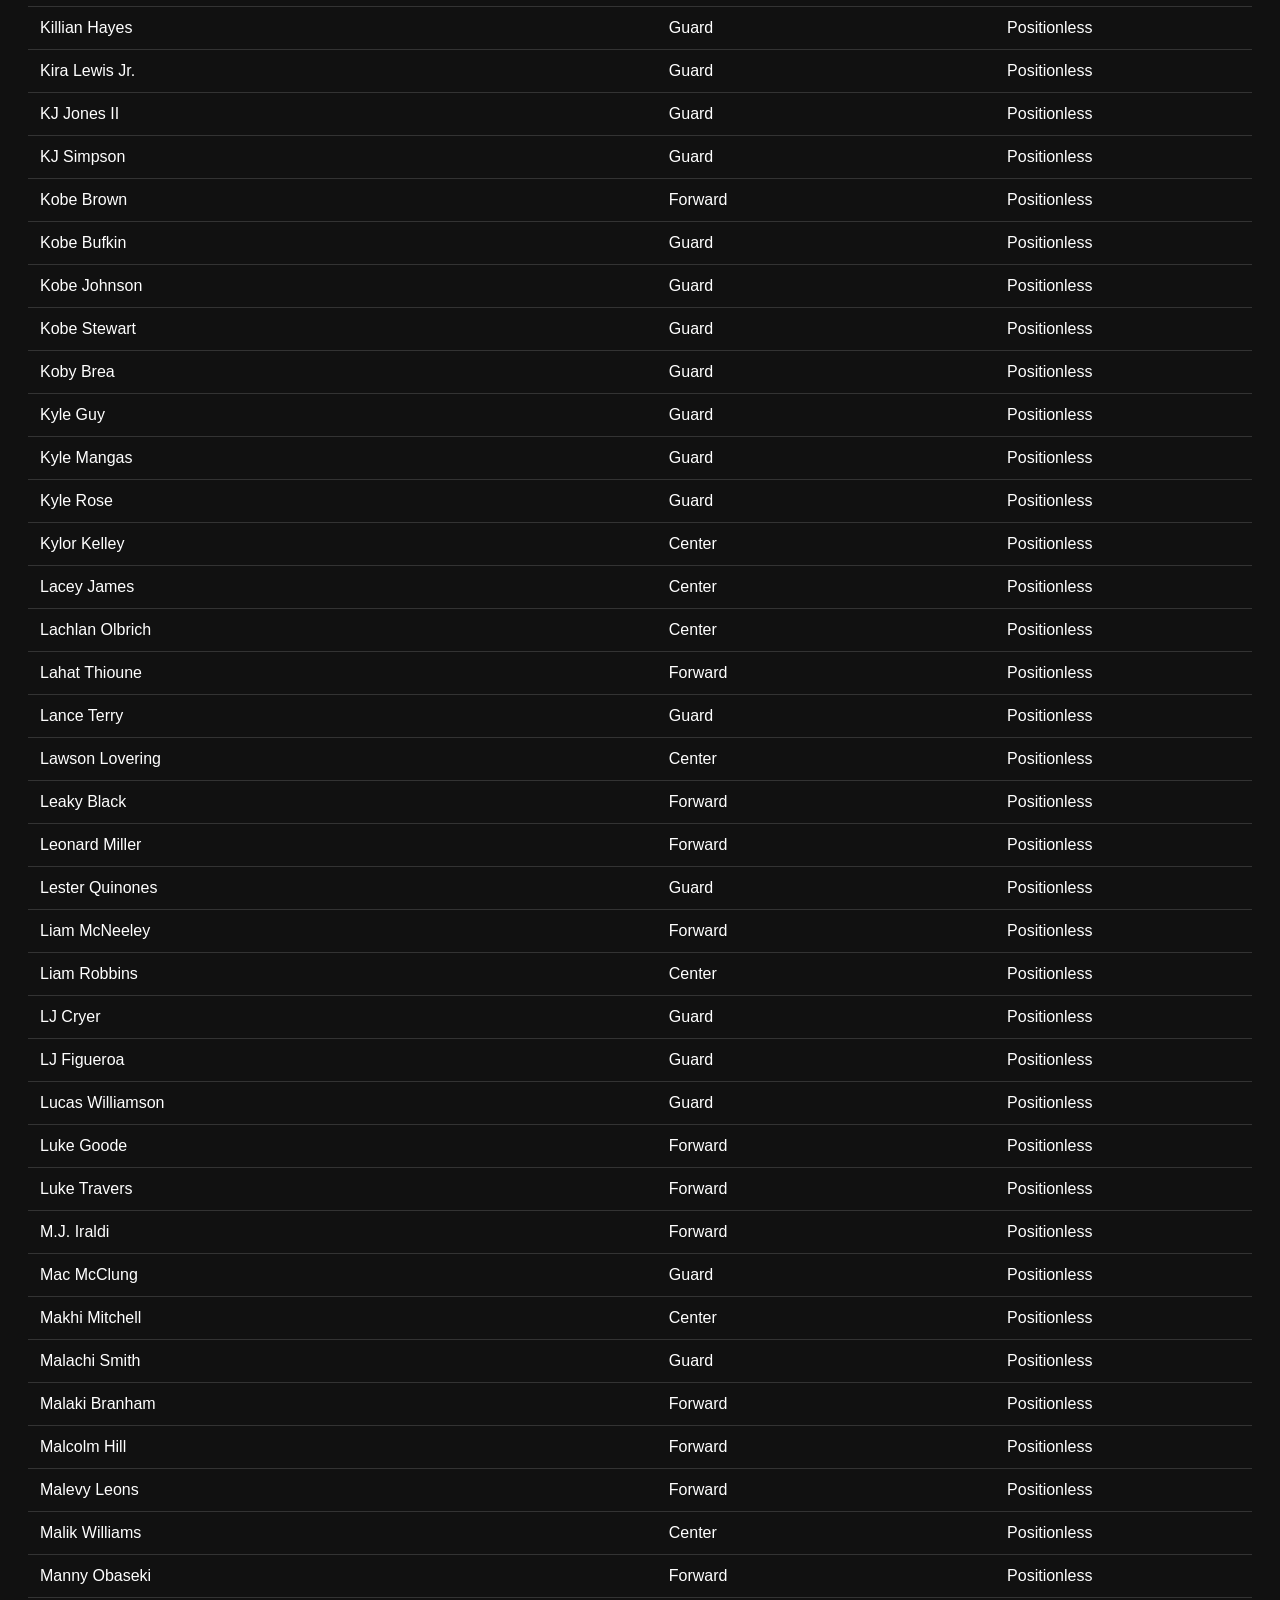
==== commit 977ce993: "added position support" ====
--- a/docs/index.html
+++ b/docs/index.html
@@ -7,13 +7,23 @@
 </head>
 <body>
 
-<h1>G League Player Query Dashboard</h1>
 <nav>
     <a href="index.html">Query Search</a>
     <a href="scatter.html">Scatter Tool</a>
 </nav>
+
+<h1>G League Player Query Dashboard</h1>
+
 <div class="controls">
     <input id="searchInput" type="text" placeholder="Search player...">
+
+    <label>
+        Percentile View
+        <select id="percentileViewSelect">
+            <option value="positionless">Positionless</option>
+            <option value="position">Position</option>
+        </select>
+    </label>
 </div>
 
 <h2>Query Filters</h2>
@@ -30,7 +40,7 @@
     <tbody></tbody>
 </table>
 
-<script src="app.js"></script>
+<script src="app.js?v=3"></script>
 
 </body>
 </html>
--- a/docs/style.css
+++ b/docs/style.css
@@ -32,13 +32,7 @@
     cursor: pointer;
 }
 
-.controls,
-.filter-row {
-    display: flex;
-    gap: 10px;
-    margin-bottom: 12px;
-    align-items: center;
-}
+
 
 select,
 input,
@@ -55,7 +49,8 @@
 }
 
 .value-input {
-    width: 80px;
+    width: 100%;
+    box-sizing: border-box;
 }
 
 tr {
@@ -80,10 +75,16 @@
 
 .bar-row {
     display: grid;
-    grid-template-columns: 280px 1fr;
+    grid-template-columns: 280px 1fr 120px;
     gap: 12px;
     align-items: center;
     margin-bottom: 8px;
+}
+
+.bar-raw {
+    font-size: 13px;
+    color: #ccc;
+    white-space: nowrap;
 }
 
 .bar-label {
@@ -133,4 +134,39 @@
     margin-top: 25px;
     border: 1px solid #333;
     max-width: 100%;
+}
+
+#filters {
+    display: flex;
+    flex-direction: column;
+    gap: 12px;
+}
+
+.filter-row {
+    display: grid !important;
+    grid-template-columns: 100px 220px 60px 100px 100px 90px;
+    column-gap: 10px;
+    align-items: center;
+    width: fit-content;
+}
+
+.filter-row select,
+.filter-row input,
+.filter-row button,
+.filter-row span {
+    height: 36px;
+    box-sizing: border-box;
+    margin: 0;
+}
+
+.filter-row select,
+.filter-row input,
+.filter-row button {
+    width: 100%;
+}
+
+.filter-row span {
+    display: flex;
+    align-items: center;
+    white-space: nowrap;
 }
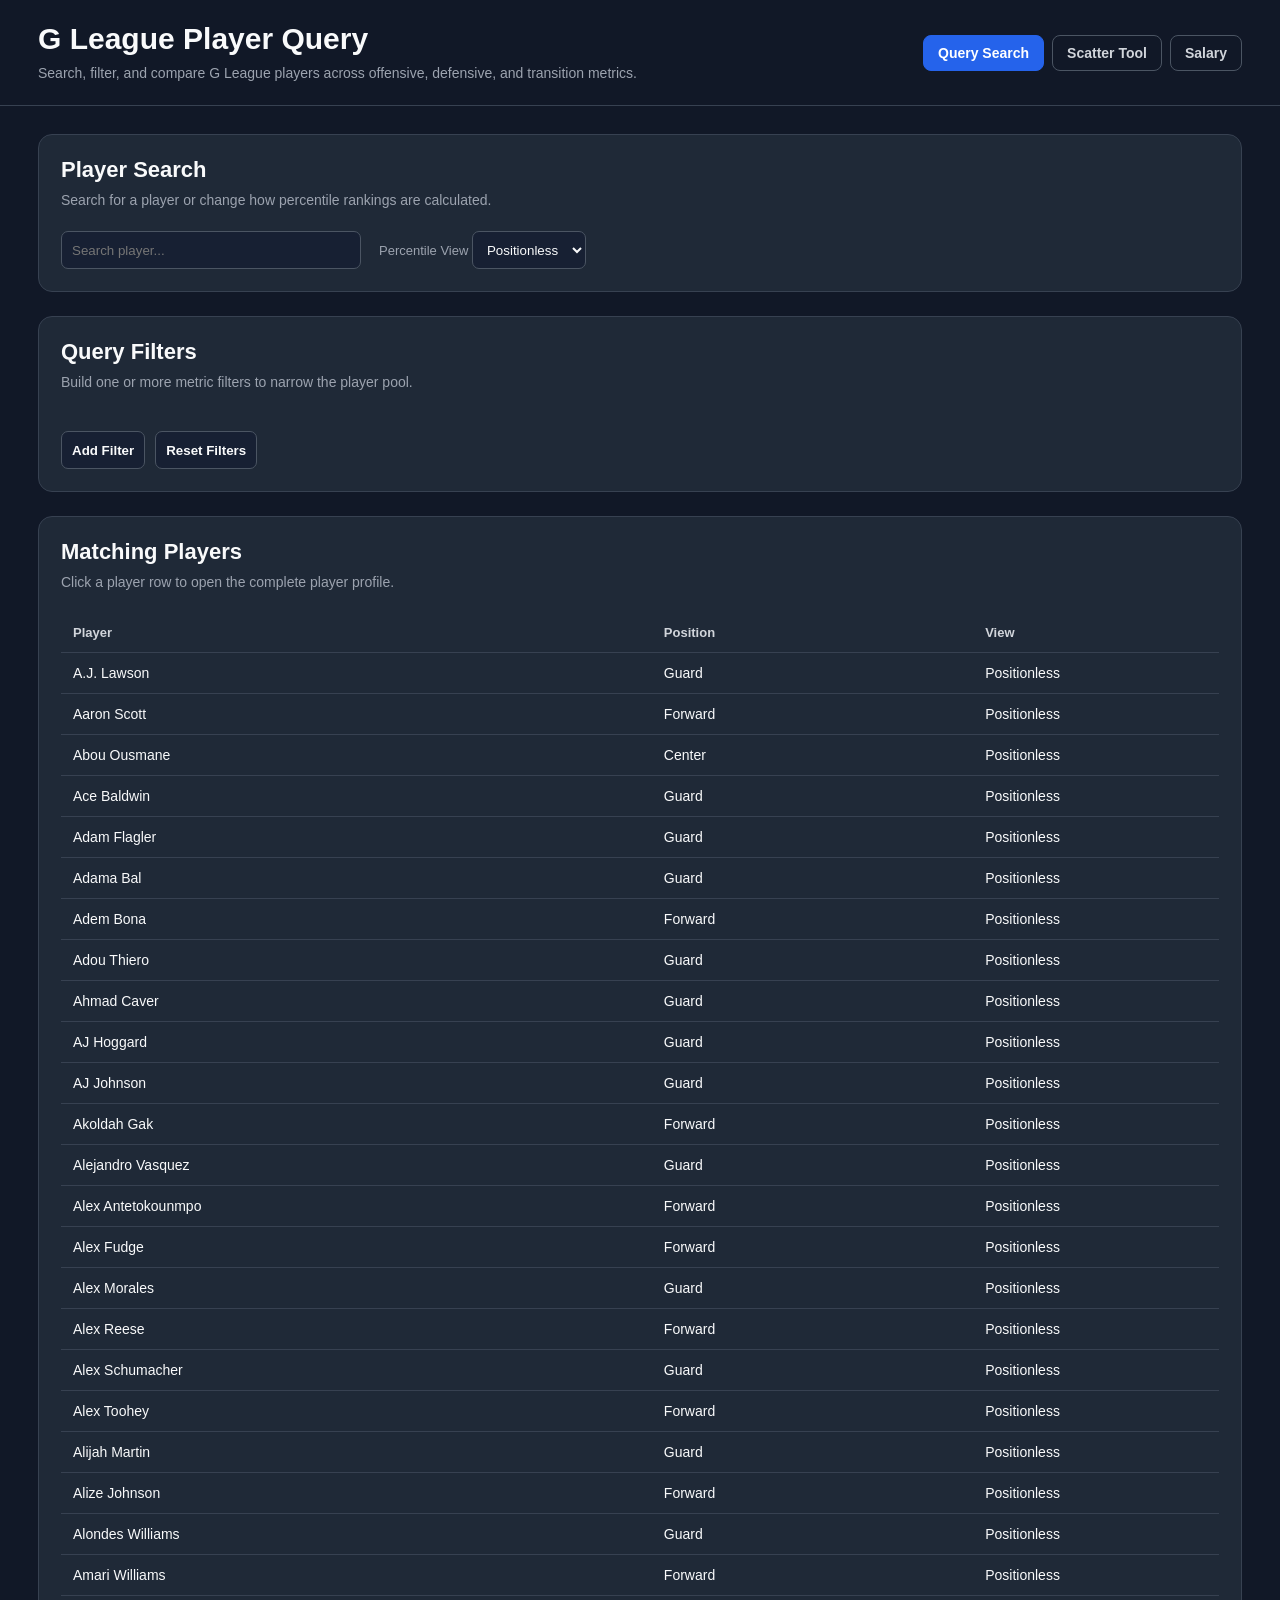
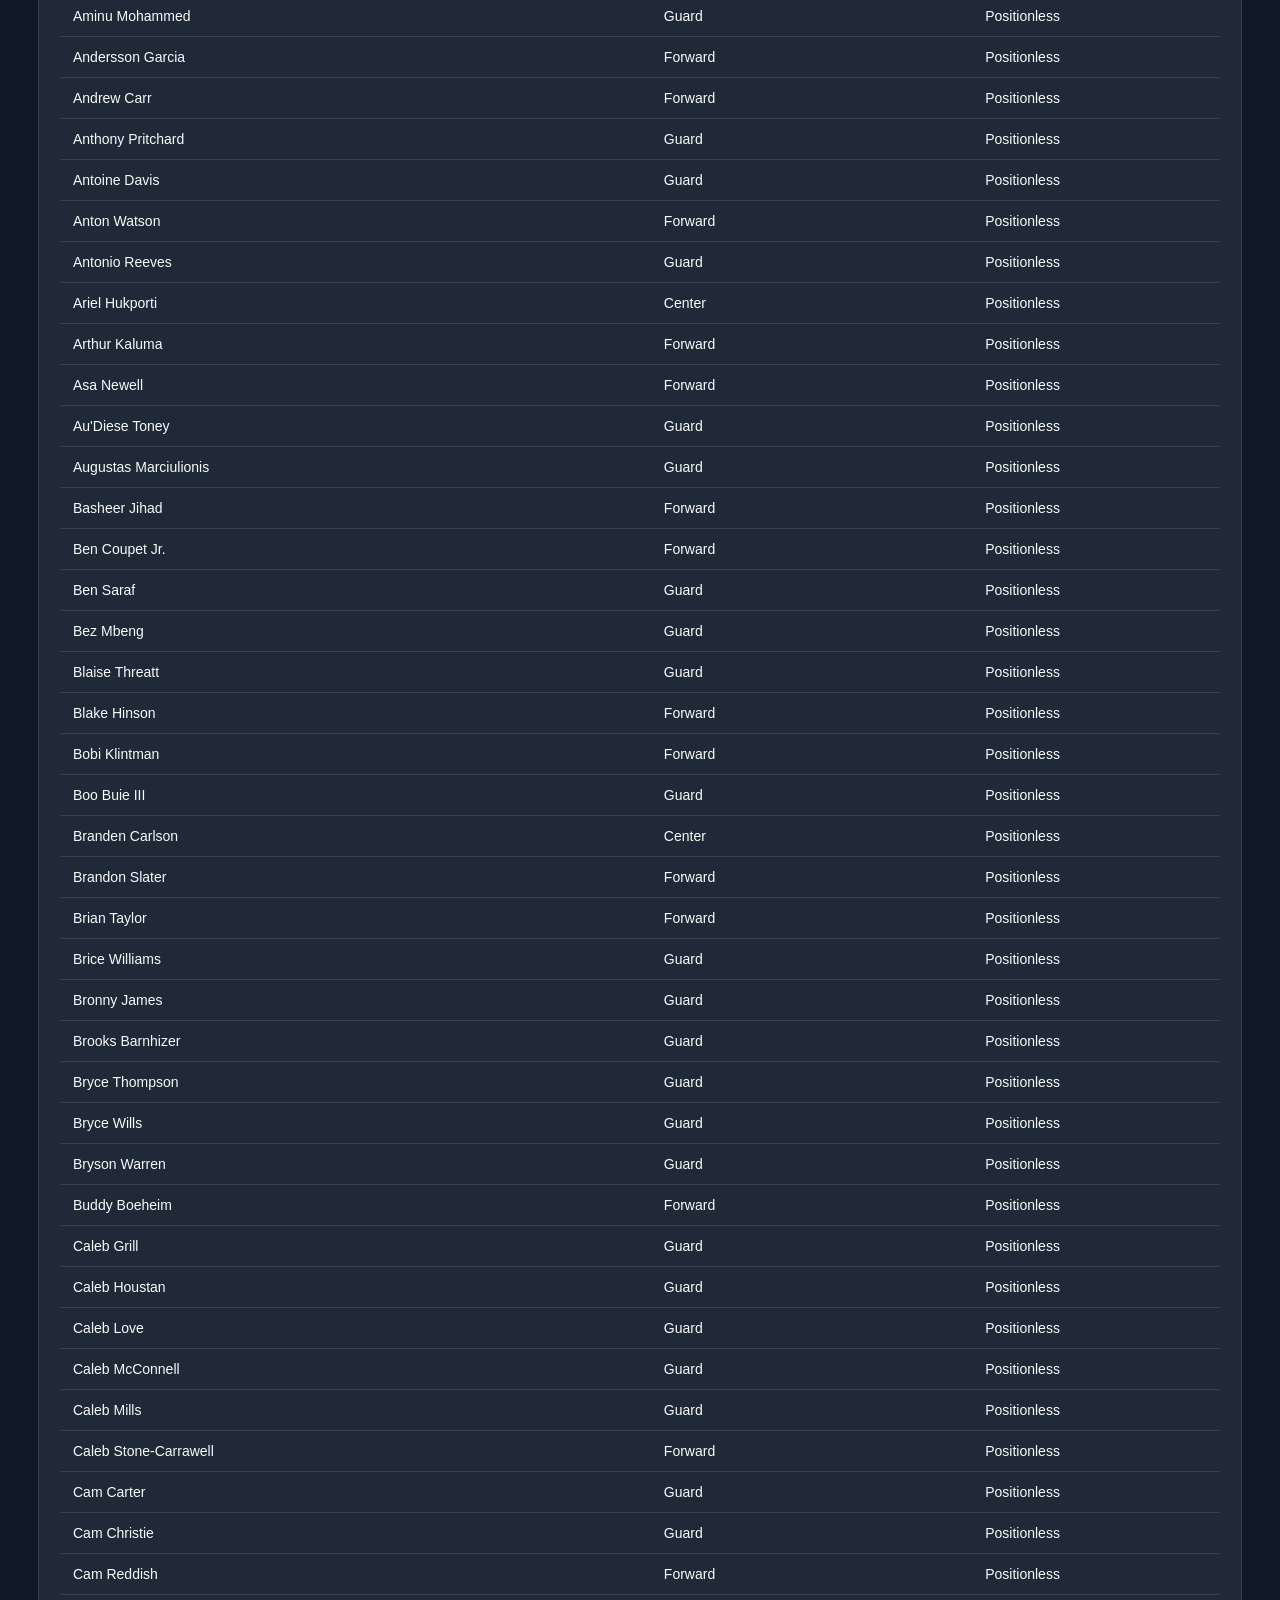
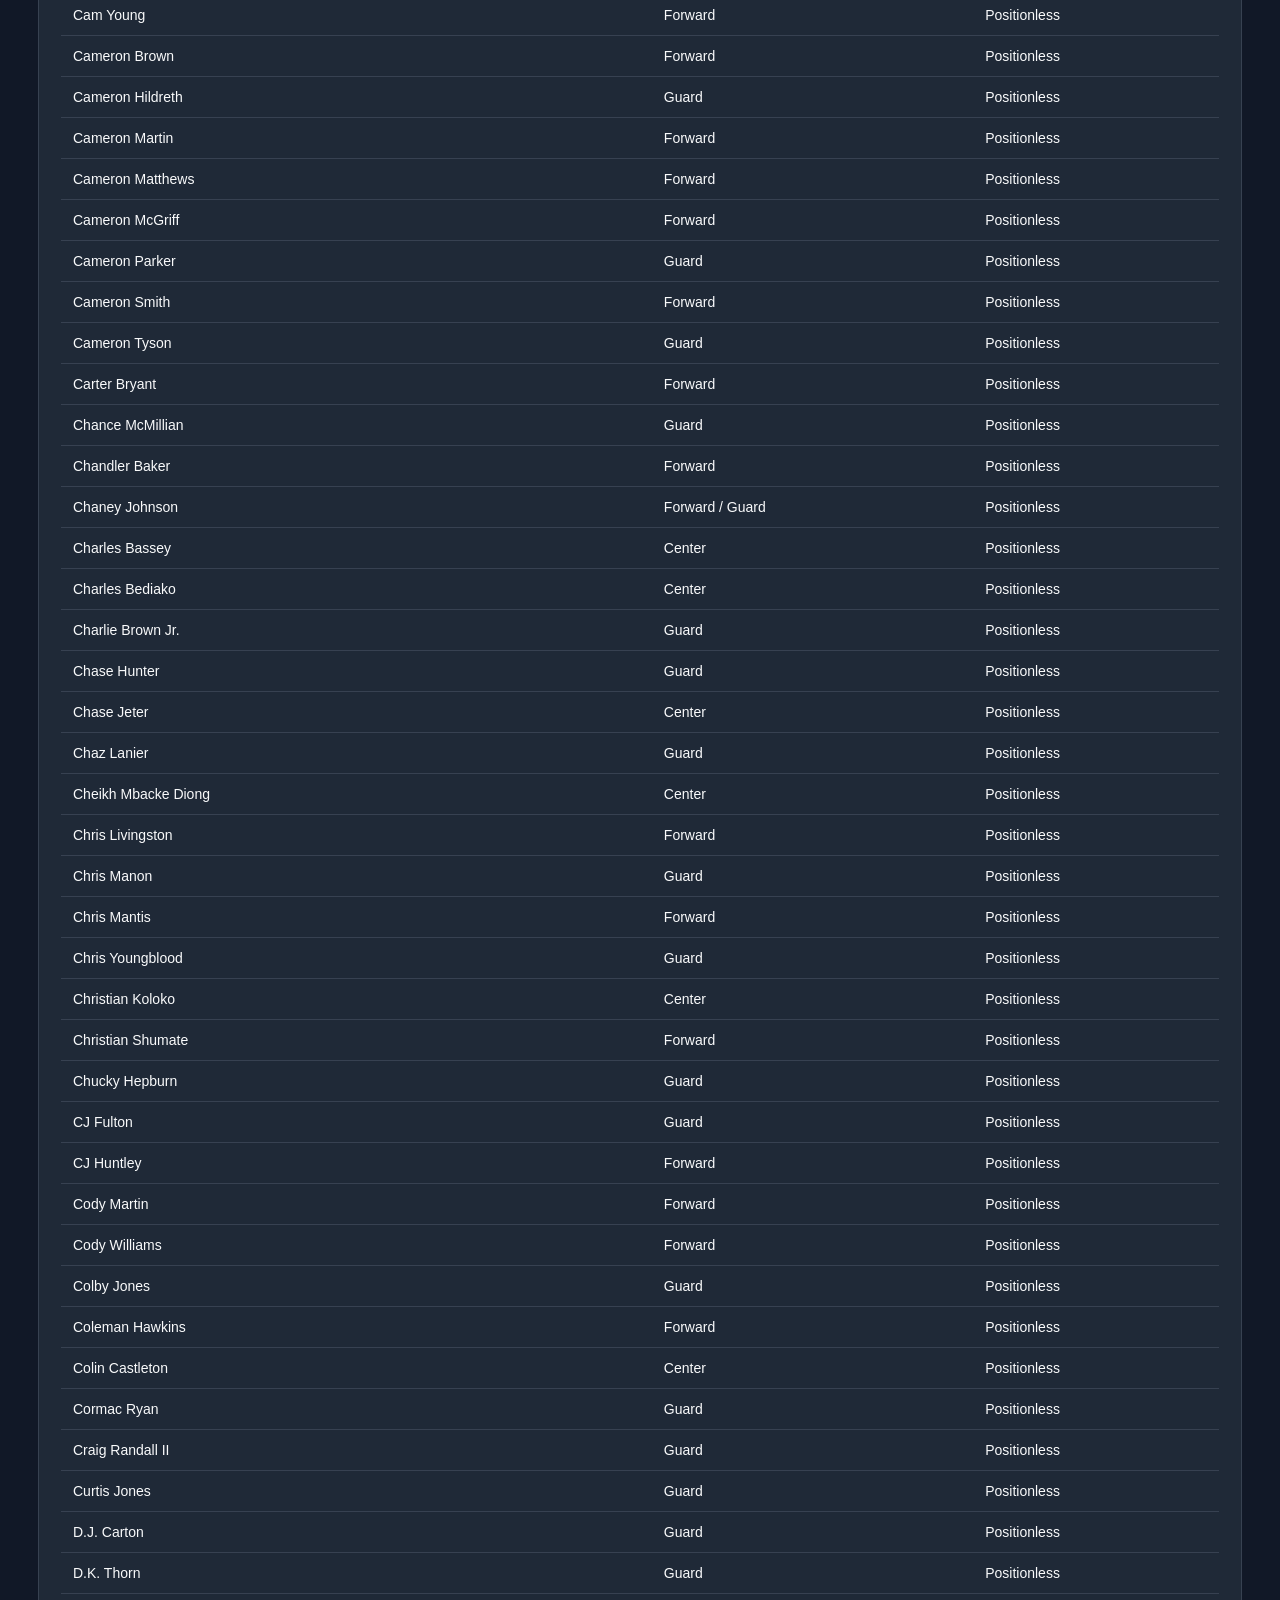
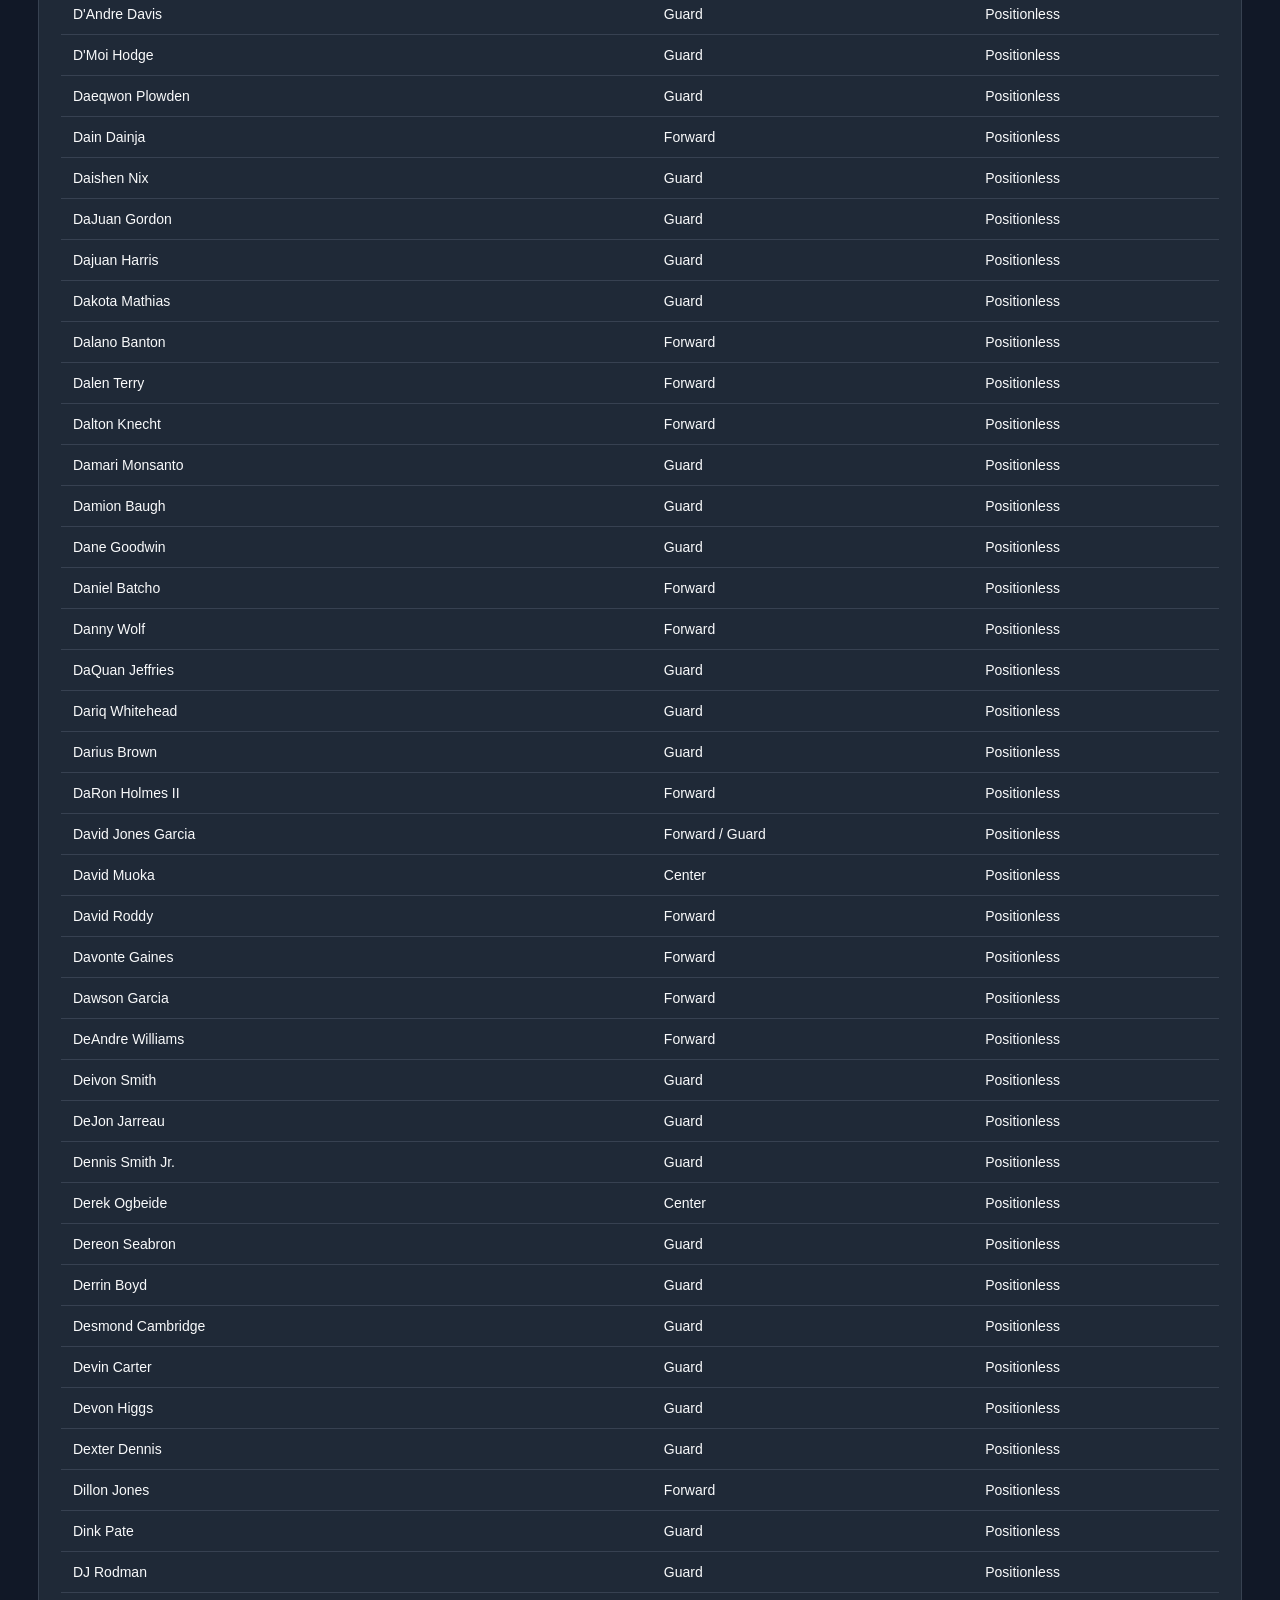
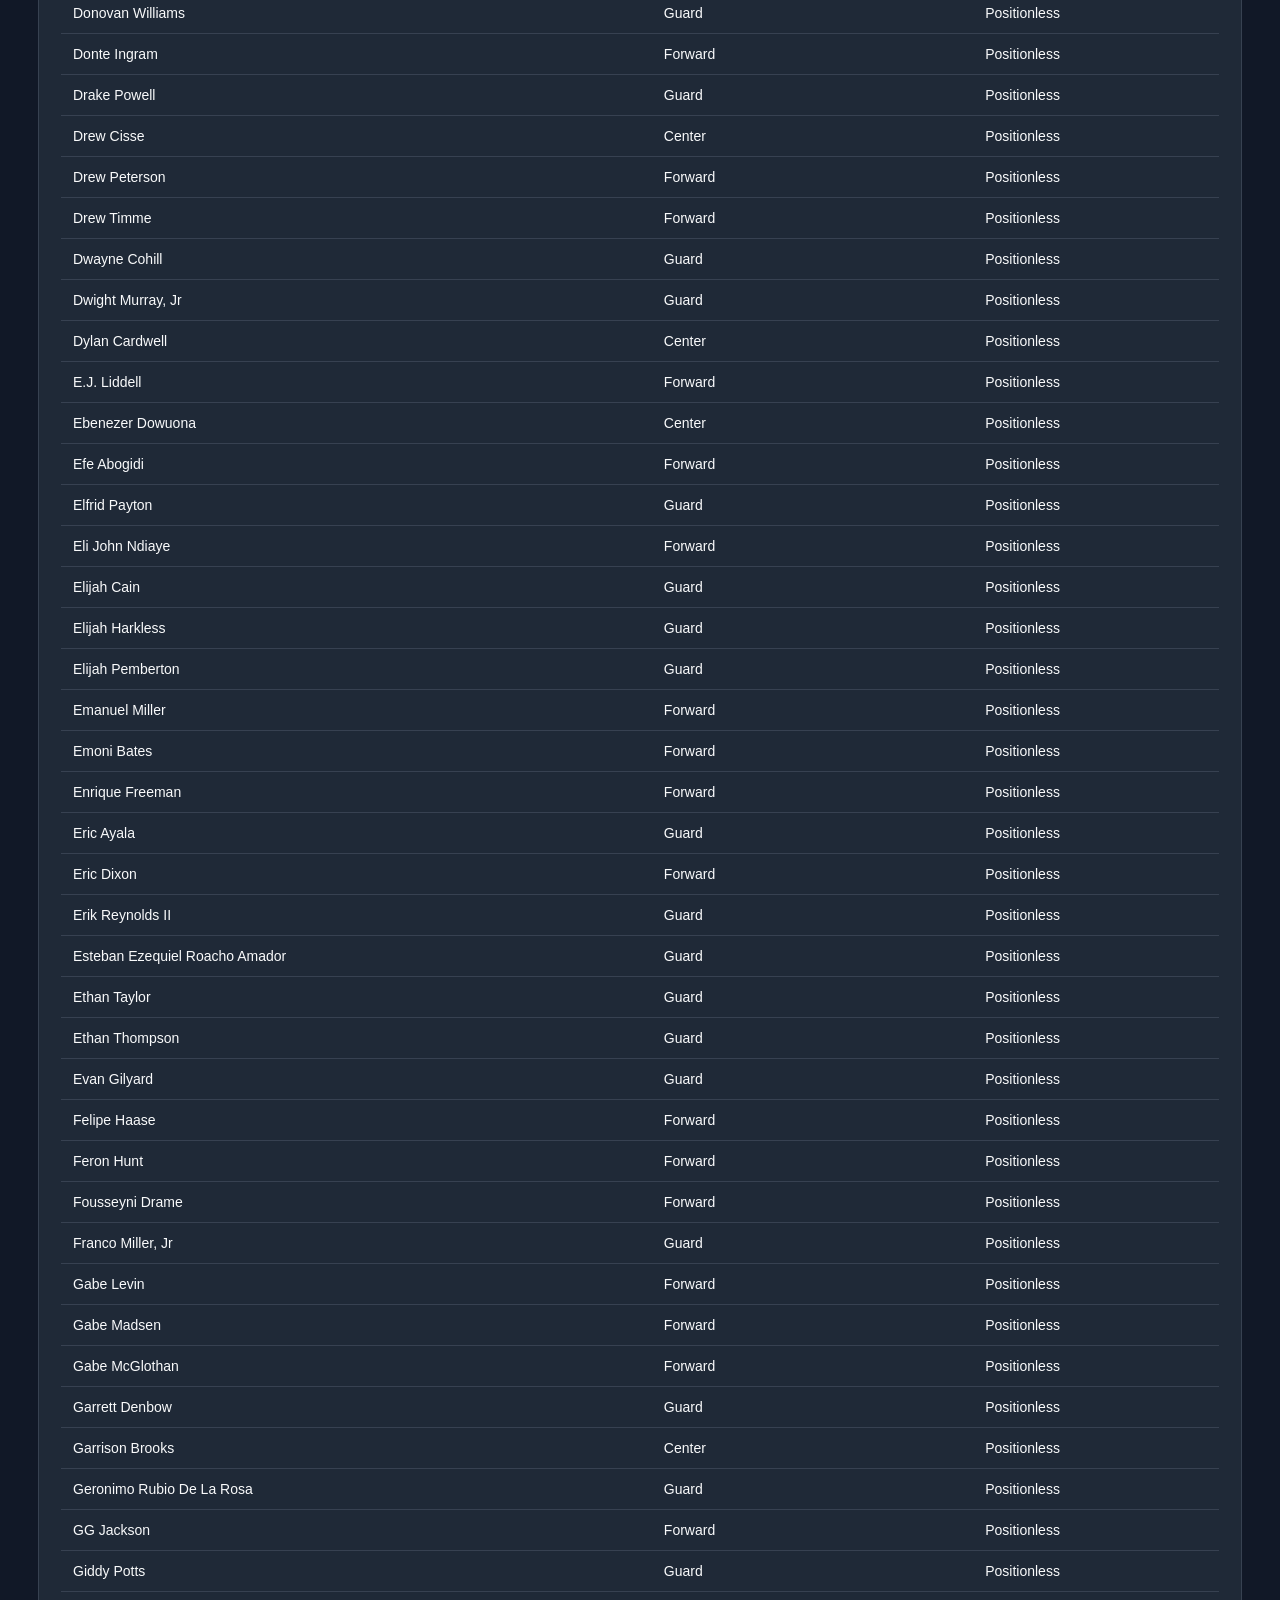
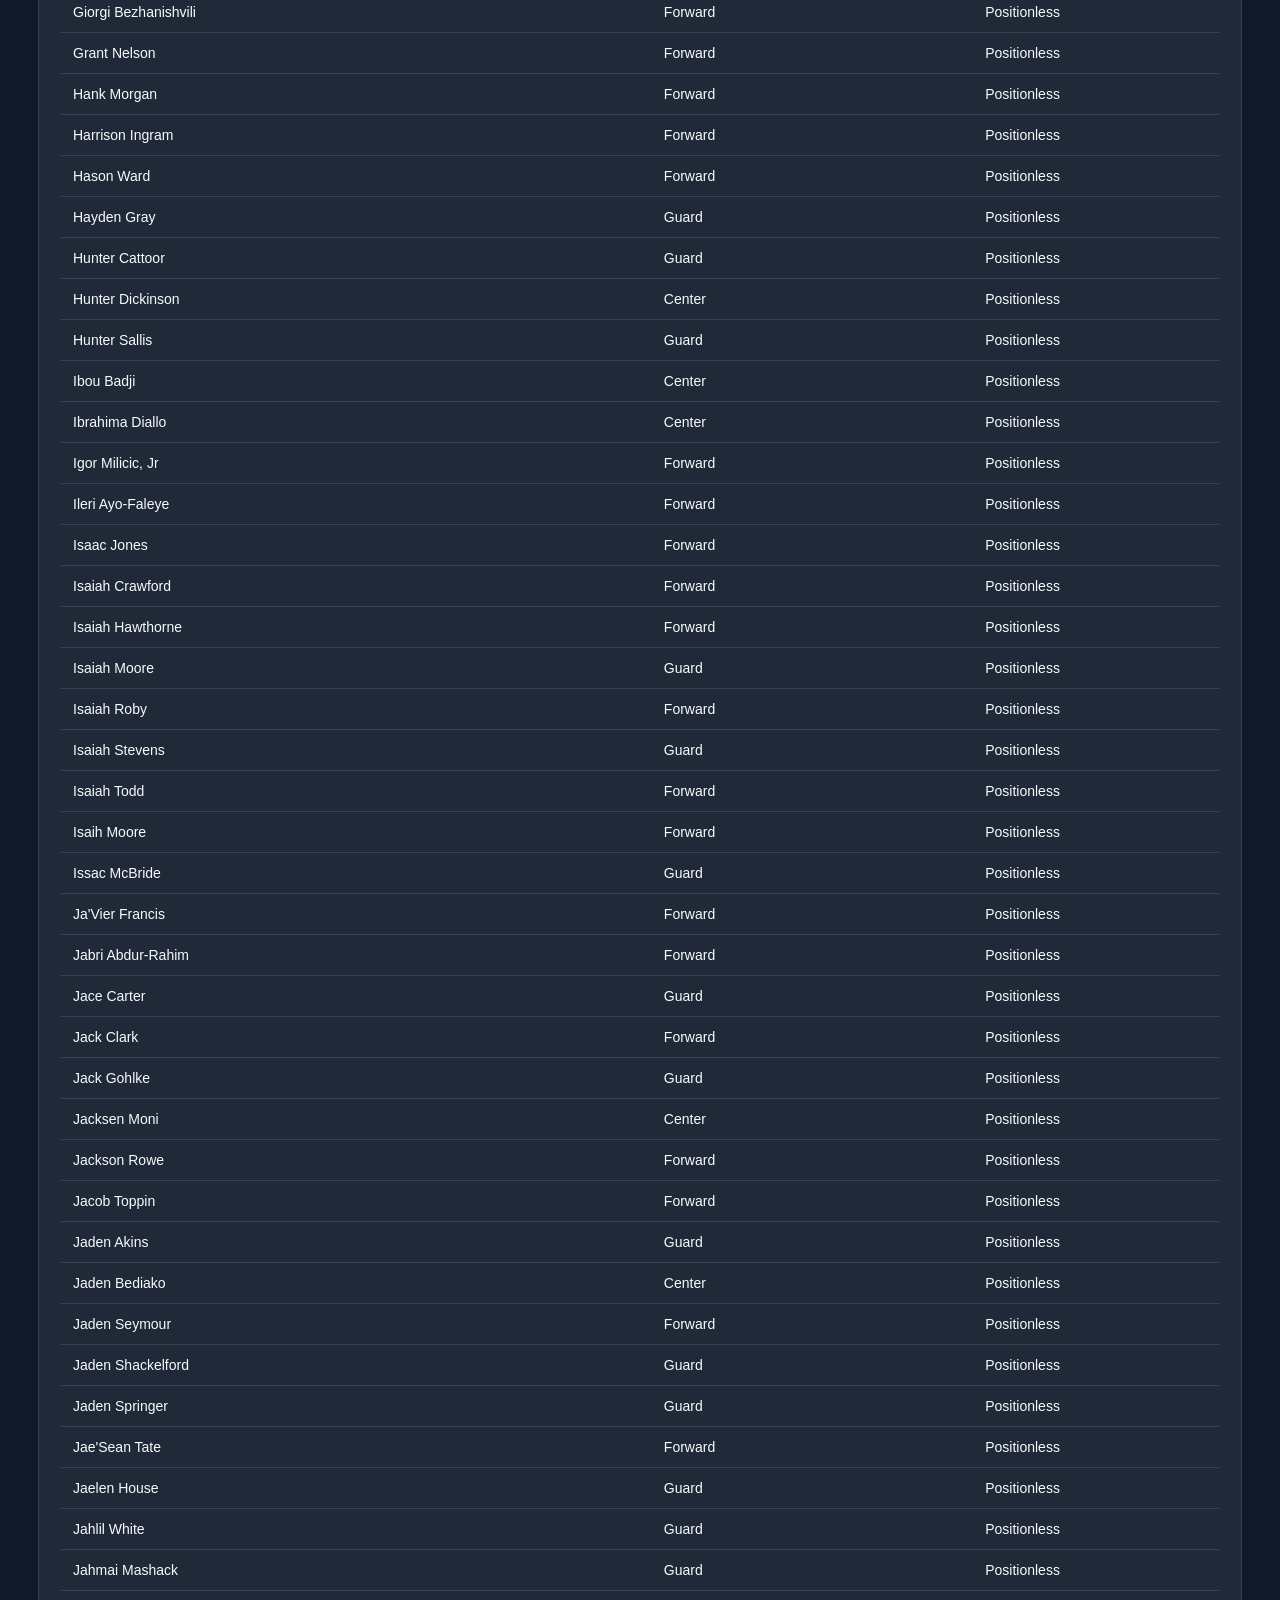
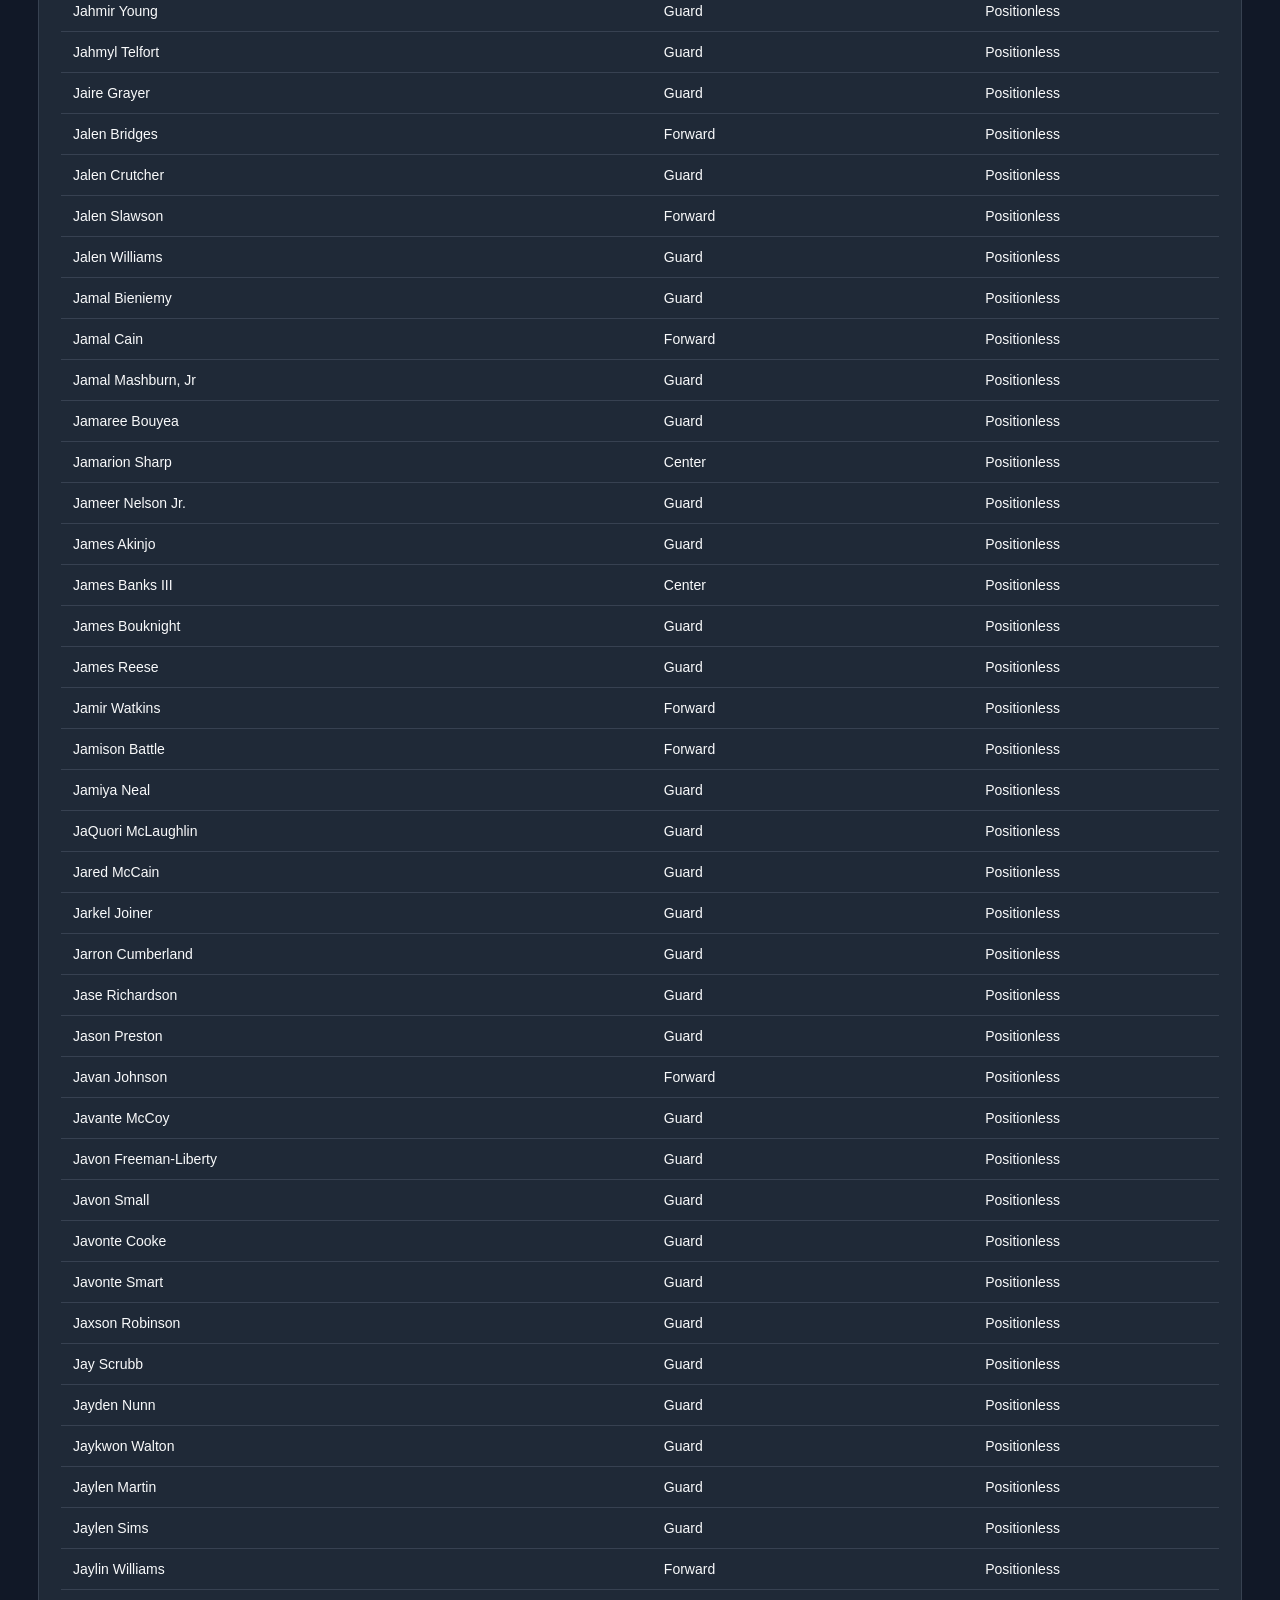
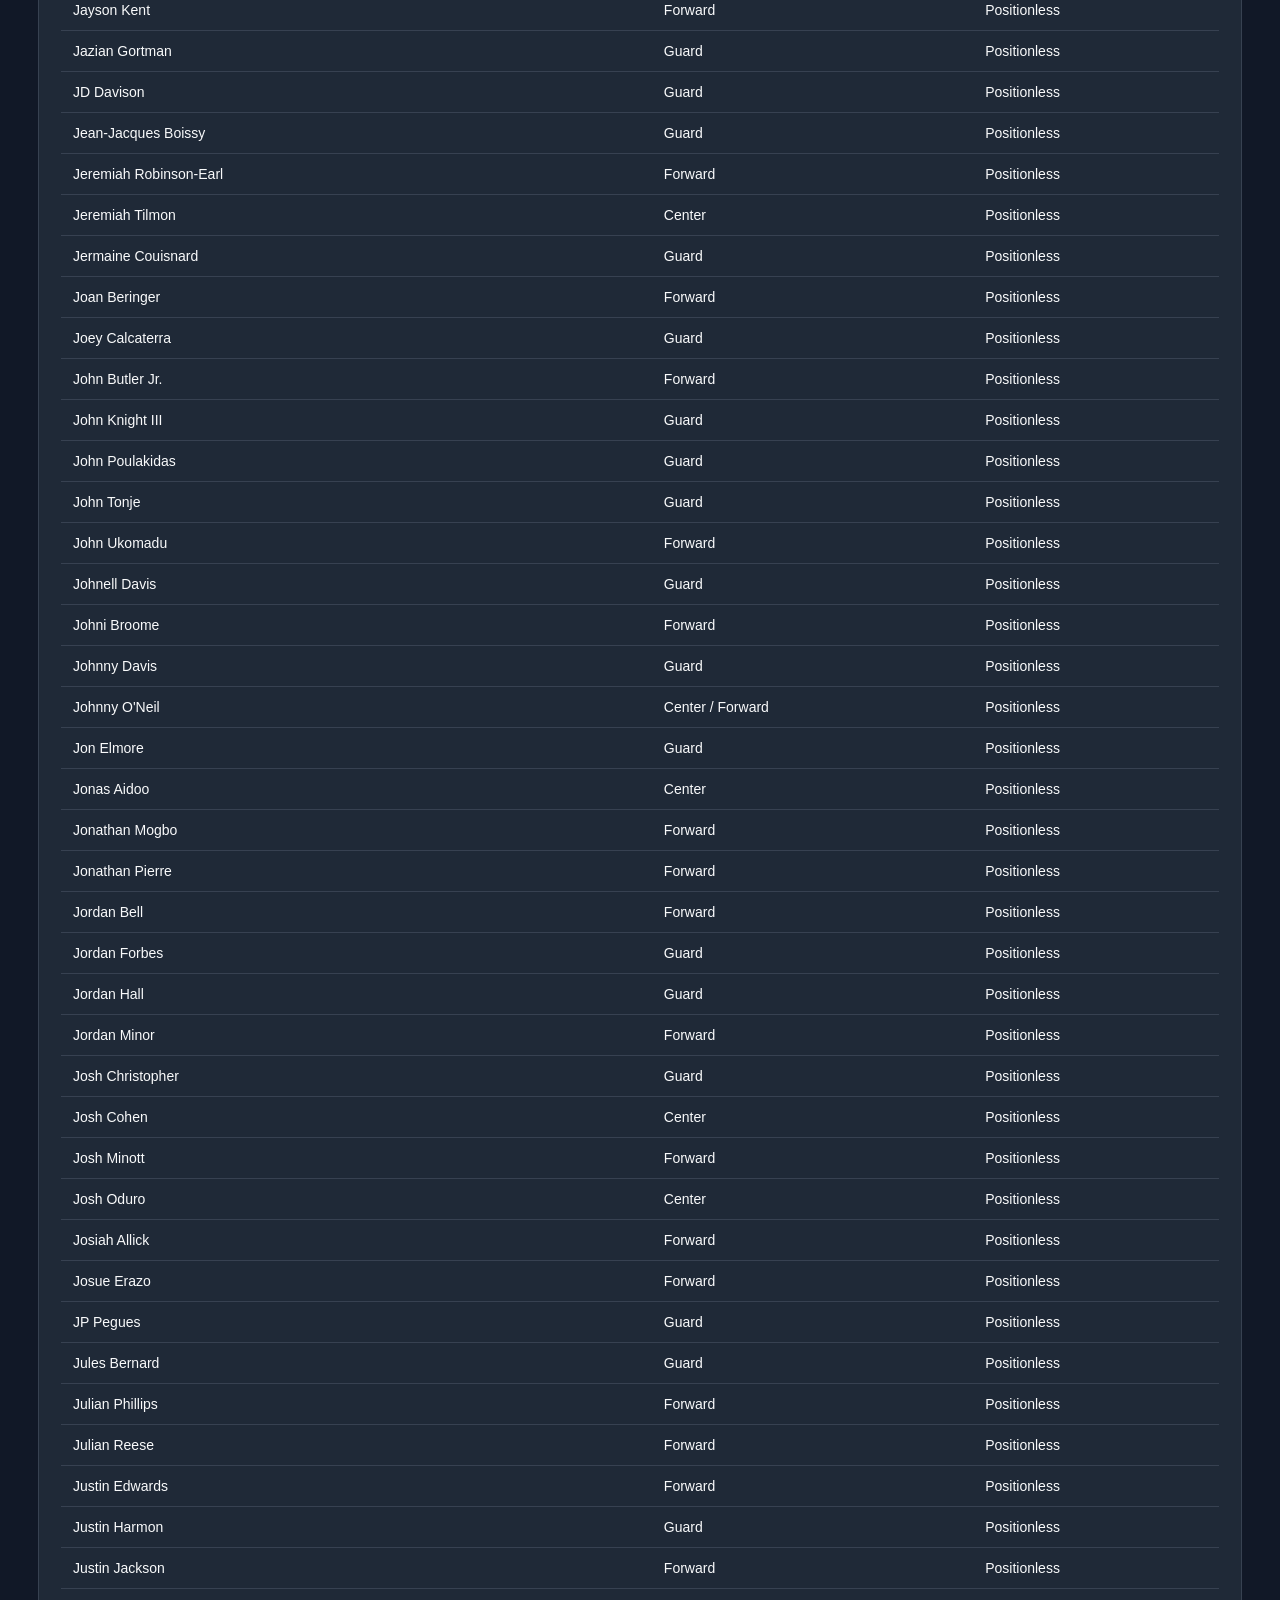
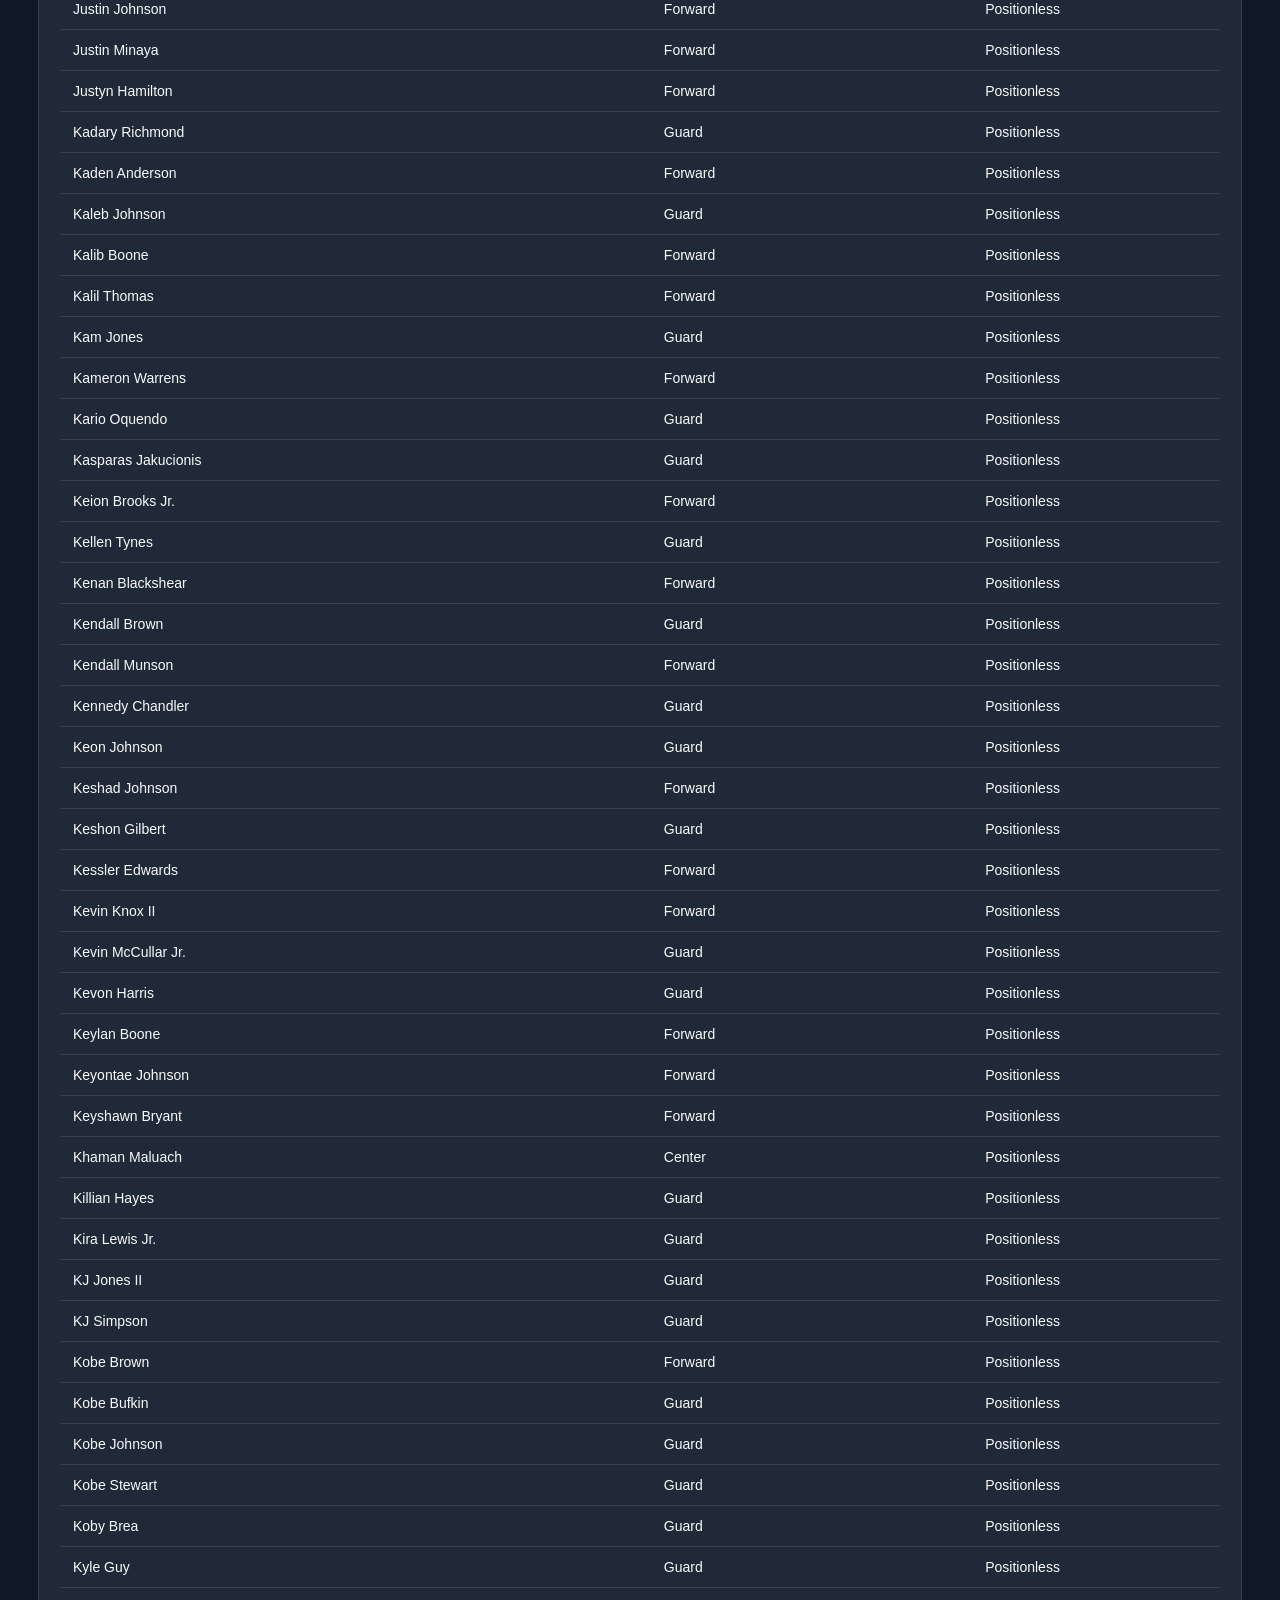
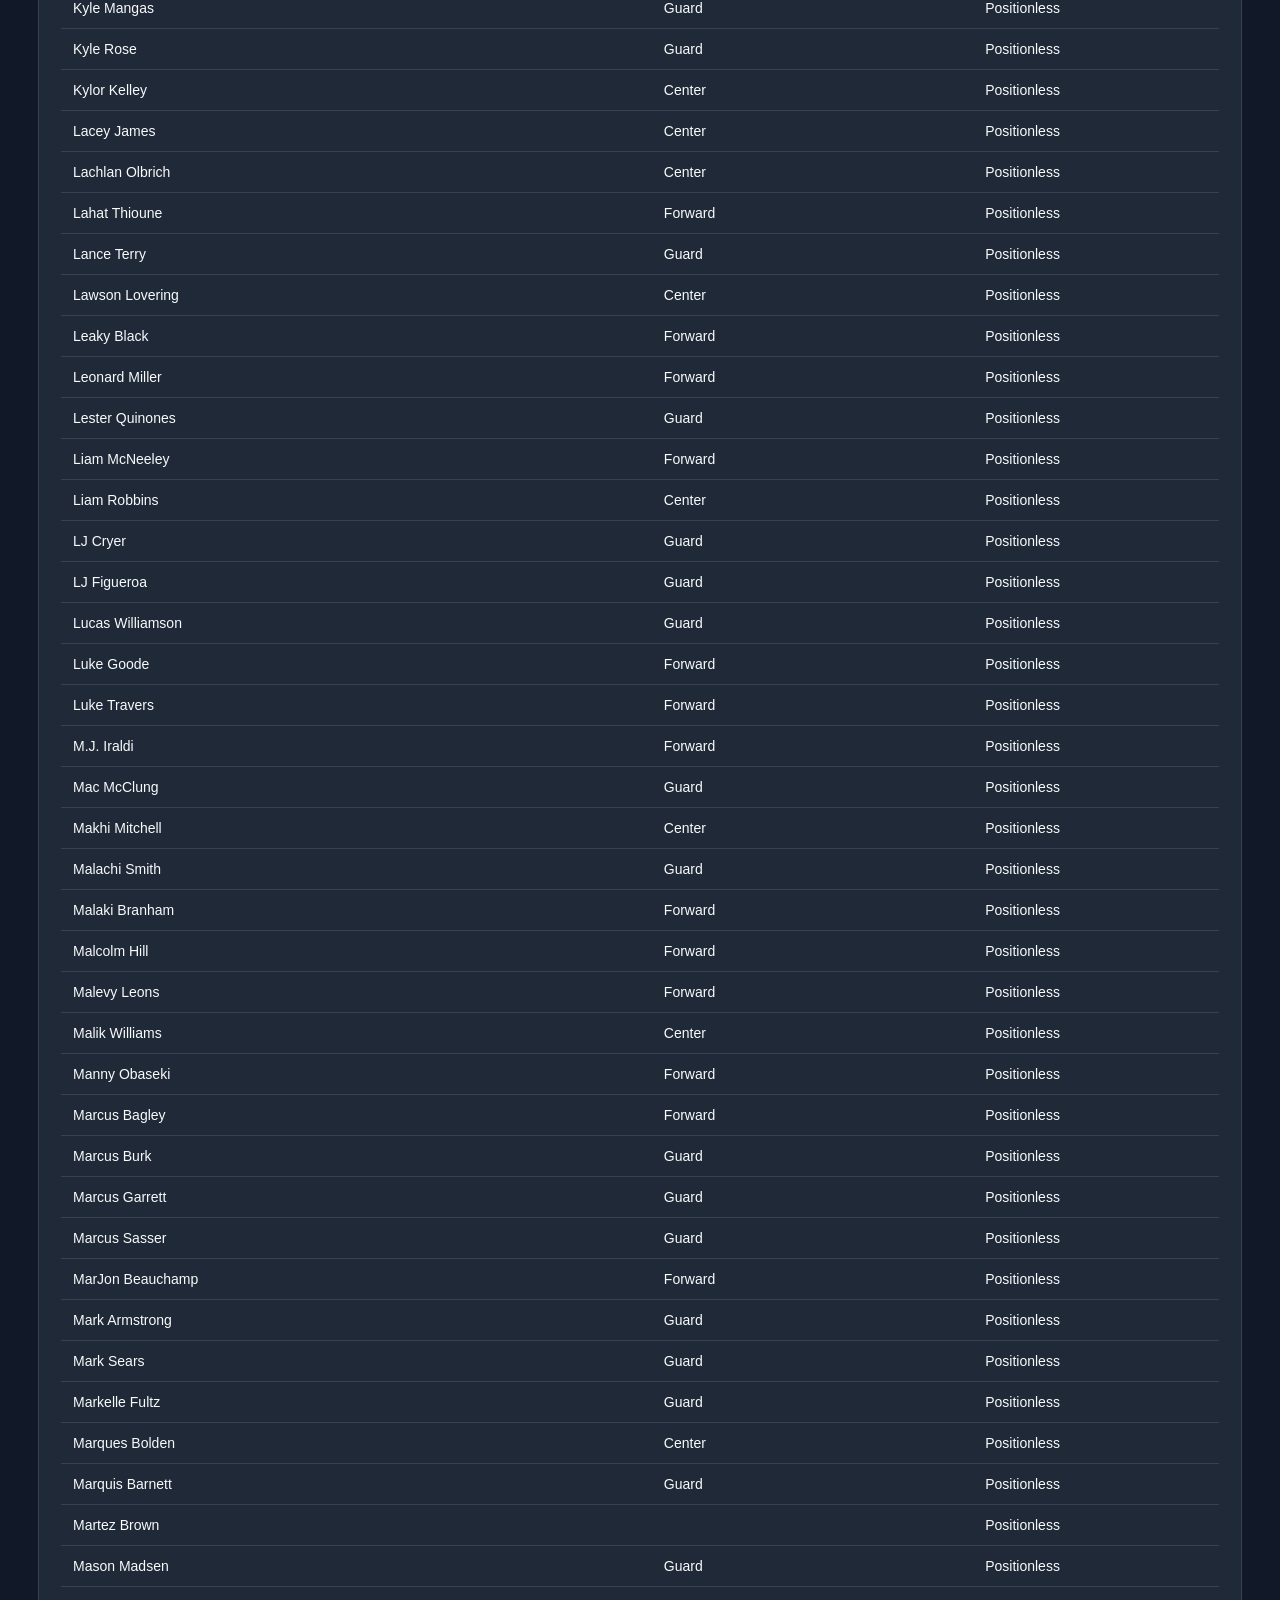
==== commit bd5d0907: "added salary tab" ====
--- a/docs/index.html
+++ b/docs/index.html
@@ -2,45 +2,141 @@
 <html lang="en">
 <head>
     <meta charset="UTF-8">
+    <meta name="viewport" content="width=device-width, initial-scale=1.0">
+
     <title>G League Player Query Dashboard</title>
+
     <link rel="stylesheet" href="style.css">
 </head>
+
 <body>
 
-<nav>
-    <a href="index.html">Query Search</a>
-    <a href="scatter.html">Scatter Tool</a>
-</nav>
+<header class="page-header">
+    <div>
+        <h1>G League Player Query</h1>
+        <p>
+            Search, filter, and compare G League players across
+            offensive, defensive, and transition metrics.
+        </p>
+    </div>
 
-<h1>G League Player Query Dashboard</h1>
+    <nav class="dashboard-nav">
+        <a
+            href="index.html"
+            class="dashboard-nav-link active"
+        >
+            Query Search
+        </a>
 
-<div class="controls">
-    <input id="searchInput" type="text" placeholder="Search player...">
+        <a
+            href="scatter.html"
+            class="dashboard-nav-link"
+        >
+            Scatter Tool
+        </a>
 
-    <label>
-        Percentile View
-        <select id="percentileViewSelect">
-            <option value="positionless">Positionless</option>
-            <option value="position">Position</option>
-        </select>
-    </label>
-</div>
+        <a
+            href="salary/"
+            class="dashboard-nav-link"
+        >
+            Salary
+        </a>
+    </nav>
+</header>
 
-<h2>Query Filters</h2>
+<main class="page-content">
 
-<div id="filters"></div>
+    <section class="dashboard-card">
 
-<button id="addFilterBtn">Add Filter</button>
-<button id="resetFiltersBtn">Reset Filters</button>
+        <div class="section-heading">
+            <div>
+                <h2>Player Search</h2>
 
-<h2>Matching Players</h2>
+                <p>
+                    Search for a player or change how percentile
+                    rankings are calculated.
+                </p>
+            </div>
+        </div>
 
-<table id="playerTable">
-    <thead></thead>
-    <tbody></tbody>
-</table>
+        <div class="controls">
+            <input
+                id="searchInput"
+                type="text"
+                placeholder="Search player..."
+            >
 
-<script src="app.js?v=3"></script>
+            <label>
+                Percentile View
+
+                <select id="percentileViewSelect">
+                    <option value="positionless">
+                        Positionless
+                    </option>
+
+                    <option value="position">
+                        Position
+                    </option>
+                </select>
+            </label>
+        </div>
+
+    </section>
+
+
+    <section class="dashboard-card">
+
+        <div class="section-heading">
+            <div>
+                <h2>Query Filters</h2>
+
+                <p>
+                    Build one or more metric filters to narrow
+                    the player pool.
+                </p>
+            </div>
+        </div>
+
+        <div id="filters"></div>
+
+        <div class="button-row">
+            <button id="addFilterBtn">
+                Add Filter
+            </button>
+
+            <button id="resetFiltersBtn">
+                Reset Filters
+            </button>
+        </div>
+
+    </section>
+
+
+    <section class="dashboard-card">
+
+        <div class="section-heading">
+            <div>
+                <h2>Matching Players</h2>
+
+                <p>
+                    Click a player row to open the complete
+                    player profile.
+                </p>
+            </div>
+        </div>
+
+        <div class="table-scroll">
+            <table id="playerTable">
+                <thead></thead>
+                <tbody></tbody>
+            </table>
+        </div>
+
+    </section>
+
+</main>
+
+<script src="app.js?v=4"></script>
 
 </body>
 </html>
--- a/docs/style.css
+++ b/docs/style.css
@@ -1,163 +1,317 @@
+* {
+    box-sizing: border-box;
+}
+
+
+:root {
+    color-scheme: dark;
+
+    --bg: #111827;
+    --panel: #1f2937;
+    --panel-deep: #172033;
+
+    --border: #374151;
+    --border-light: #4b5563;
+
+    --text: #f9fafb;
+    --muted: #9ca3af;
+    --muted-light: #d1d5db;
+
+    --blue: #2563eb;
+    --blue-hover: #1d4ed8;
+}
+
+
 body {
-    font-family: Arial, sans-serif;
-    background: #111;
-    color: white;
-    padding: 20px;
-}
-
-h1 {
+    margin: 0;
+
+    font-family:
+        Inter,
+        Arial,
+        Helvetica,
+        sans-serif;
+
+    background: var(--bg);
+    color: var(--text);
+}
+
+
+/* ============================================================
+   HEADER / HUD
+============================================================ */
+
+.page-header {
+    padding: 22px 38px;
+
+    display: flex;
+    align-items: center;
+    justify-content: space-between;
+
+    gap: 24px;
+
+    border-bottom: 1px solid var(--border);
+}
+
+
+.page-header h1 {
+    margin: 0;
+
+    font-size: 30px;
+}
+
+
+.page-header p {
+    margin: 7px 0 0;
+
+    color: var(--muted);
+
+    font-size: 14px;
+    line-height: 1.45;
+}
+
+
+.dashboard-nav {
+    display: flex;
+    align-items: center;
+
+    gap: 8px;
+
+    flex-shrink: 0;
+}
+
+
+.dashboard-nav-link {
+    padding: 9px 14px;
+
+    border: 1px solid var(--border-light);
+    border-radius: 8px;
+
+    color: var(--muted-light);
+
+    text-decoration: none;
+
+    font-size: 14px;
+    font-weight: 600;
+
+    transition:
+        background-color 0.15s ease,
+        border-color 0.15s ease,
+        color 0.15s ease;
+}
+
+
+.dashboard-nav-link:hover {
+    background: var(--border);
+
+    color: #ffffff;
+
+    text-decoration: none;
+}
+
+
+.dashboard-nav-link.active {
+    background: var(--blue);
+
+    border-color: var(--blue);
+
+    color: #ffffff;
+}
+
+
+/* ============================================================
+   PAGE CONTENT
+============================================================ */
+
+.page-content {
+    padding: 28px 38px 50px;
+}
+
+
+.dashboard-card {
+    margin-bottom: 24px;
+
+    padding: 22px;
+
+    background: var(--panel);
+
+    border: 1px solid var(--border);
+    border-radius: 14px;
+}
+
+
+.section-heading {
     margin-bottom: 20px;
 }
 
+
+.section-heading h2 {
+    margin: 0 0 7px;
+
+    font-size: 22px;
+}
+
+
+.section-heading p {
+    margin: 0;
+
+    max-width: 760px;
+
+    color: var(--muted);
+
+    font-size: 14px;
+    line-height: 1.5;
+}
+
+
+/* ============================================================
+   LINKS
+============================================================ */
+
+a {
+    color: var(--muted-light);
+
+    text-decoration: none;
+}
+
+
+a:hover {
+    color: #ffffff;
+
+    text-decoration: underline;
+}
+
+
+/* ============================================================
+   FORM ELEMENTS
+============================================================ */
+
+label {
+    display: block;
+
+    margin-bottom: 5px;
+
+    color: var(--muted);
+
+    font-size: 13px;
+}
+
+
+input,
+select,
+button {
+    min-height: 38px;
+
+    padding: 8px 10px;
+
+    background: var(--panel-deep);
+
+    border: 1px solid var(--border-light);
+    border-radius: 7px;
+
+    color: var(--text);
+
+    font-family: inherit;
+}
+
+
+input:focus,
+select:focus,
+button:focus {
+    outline: 2px solid rgba(37, 99, 235, 0.45);
+    outline-offset: 1px;
+
+    border-color: #3b82f6;
+}
+
+
 input {
-    padding: 10px;
     width: 300px;
-    margin-bottom: 20px;
-}
-
-table {
-    width: 100%;
-    border-collapse: collapse;
-}
-
-th,
-td {
-    padding: 12px;
-    border-bottom: 1px solid #333;
-    text-align: left;
-}
-
-tr:hover {
-    background: #222;
-    cursor: pointer;
-}
-
-
-
-select,
-input,
-button {
-    padding: 8px;
-}
+}
+
 
 button {
     cursor: pointer;
-}
-
-.filter-row select {
-    max-width: 320px;
-}
-
-.value-input {
-    width: 100%;
-    box-sizing: border-box;
-}
-
-tr {
-    cursor: pointer;
-}
-a {
-    color: #ddd;
-    text-decoration: none;
-}
-
-a:hover {
-    text-decoration: underline;
-}
-
-section {
-    margin-top: 35px;
-}
-
-.chart {
-    max-width: 1100px;
-}
-
-.bar-row {
-    display: grid;
-    grid-template-columns: 280px 1fr 120px;
-    gap: 12px;
-    align-items: center;
-    margin-bottom: 8px;
-}
-
-.bar-raw {
-    font-size: 13px;
-    color: #ccc;
-    white-space: nowrap;
-}
-
-.bar-label {
-    font-size: 14px;
-    color: #ddd;
-}
-
-.bar-wrap {
-    height: 24px;
-    background: #222;
-    border: 1px solid #333;
-    border-radius: 4px;
-    overflow: hidden;
-}
-
-.bar-fill {
-    height: 100%;
-    background: linear-gradient(90deg, #8b1e1e, #d6a21e, #2e8b57);
-    color: white;
-    font-size: 13px;
-    line-height: 24px;
-    padding-left: 8px;
-    min-width: 35px;
-}
-
-.bar-empty {
-    color: #777;
-    font-size: 13px;
-    line-height: 24px;
-    padding-left: 8px;
-}
-
-nav {
+
+    font-weight: 600;
+
+    transition:
+        background-color 0.15s ease,
+        border-color 0.15s ease;
+}
+
+
+button:hover {
+    background: #263449;
+
+    border-color: #64748b;
+}
+
+
+.controls {
     display: flex;
-    gap: 20px;
-    margin-bottom: 25px;
-}
-
-label {
-    display: block;
-    font-size: 13px;
-    color: #aaa;
-    margin-bottom: 5px;
-}
-
-canvas {
-    margin-top: 25px;
-    border: 1px solid #333;
-    max-width: 100%;
-}
+    align-items: flex-end;
+    flex-wrap: wrap;
+
+    gap: 18px;
+}
+
+
+.controls label {
+    margin: 0;
+}
+
+
+.button-row {
+    margin-top: 18px;
+
+    display: flex;
+
+    gap: 10px;
+}
+
+
+/* ============================================================
+   FILTERS
+============================================================ */
 
 #filters {
     display: flex;
     flex-direction: column;
+
     gap: 12px;
 }
+
 
 .filter-row {
     display: grid !important;
-    grid-template-columns: 100px 220px 60px 100px 100px 90px;
+
+    grid-template-columns:
+        100px
+        220px
+        60px
+        100px
+        100px
+        90px;
+
     column-gap: 10px;
+
     align-items: center;
+
     width: fit-content;
 }
+
 
 .filter-row select,
 .filter-row input,
 .filter-row button,
 .filter-row span {
     height: 36px;
+
     box-sizing: border-box;
+
     margin: 0;
 }
+
 
 .filter-row select,
 .filter-row input,
@@ -165,8 +319,296 @@
     width: 100%;
 }
 
+
+.filter-row select {
+    max-width: 320px;
+}
+
+
 .filter-row span {
     display: flex;
     align-items: center;
+
     white-space: nowrap;
+}
+
+
+.value-input {
+    width: 100%;
+
+    box-sizing: border-box;
+}
+
+
+/* ============================================================
+   TABLE
+============================================================ */
+
+.table-scroll {
+    width: 100%;
+
+    overflow-x: auto;
+}
+
+
+table {
+    width: 100%;
+
+    border-collapse: collapse;
+}
+
+
+th,
+td {
+    padding: 12px;
+
+    border-bottom: 1px solid var(--border);
+
+    text-align: left;
+
+    white-space: nowrap;
+}
+
+
+th {
+    color: var(--muted-light);
+
+    font-size: 13px;
+    font-weight: 700;
+}
+
+
+td {
+    font-size: 14px;
+}
+
+
+tbody tr {
+    cursor: pointer;
+
+    transition:
+        background-color 0.15s ease;
+}
+
+
+tbody tr:hover {
+    background: #263244;
+}
+
+
+/* ============================================================
+   SCATTER TOOL
+============================================================ */
+
+.scatter-controls {
+    align-items: end;
+}
+
+
+.scatter-controls > div {
+    min-width: 180px;
+
+    flex: 1 1 180px;
+}
+
+
+.scatter-controls select {
+    width: 100%;
+}
+
+
+.canvas-wrap {
+    width: 100%;
+
+    overflow-x: auto;
+}
+
+
+canvas {
+    display: block;
+
+    margin: 0 auto;
+
+    max-width: 100%;
+
+    border: 1px solid var(--border);
+    border-radius: 8px;
+
+    background: #111827;
+}
+
+
+/* ============================================================
+   PLAYER PAGE
+============================================================ */
+
+.player-toolbar {
+    margin-bottom: 20px;
+
+    display: flex;
+    align-items: center;
+    justify-content: space-between;
+
+    gap: 20px;
+}
+
+
+.back-link {
+    padding: 8px 0;
+
+    color: var(--muted-light);
+
+    font-size: 14px;
+    font-weight: 600;
+}
+
+
+.player-view-control {
+    min-width: 190px;
+}
+
+
+.player-view-control select {
+    width: 100%;
+}
+
+
+.player-profile-card {
+    overflow-x: auto;
+}
+
+
+.chart {
+    max-width: 1100px;
+}
+
+
+/* ============================================================
+   PLAYER PROFILE BARS
+============================================================ */
+
+.bar-row {
+    display: grid;
+
+    grid-template-columns:
+        280px
+        minmax(280px, 1fr)
+        120px;
+
+    gap: 12px;
+
+    align-items: center;
+
+    margin-bottom: 8px;
+}
+
+
+.bar-raw {
+    color: #ccc;
+
+    font-size: 13px;
+
+    white-space: nowrap;
+}
+
+
+.bar-label {
+    color: #ddd;
+
+    font-size: 14px;
+}
+
+
+.bar-wrap {
+    height: 24px;
+
+    overflow: hidden;
+
+    background: #222;
+
+    border: 1px solid #333;
+    border-radius: 4px;
+}
+
+
+.bar-fill {
+    min-width: 35px;
+    height: 100%;
+
+    padding-left: 8px;
+
+    color: white;
+
+    font-size: 13px;
+    line-height: 24px;
+
+    transition:
+        background-color 0.2s ease;
+}
+
+
+.bar-empty {
+    padding-left: 8px;
+
+    color: #777;
+
+    font-size: 13px;
+    line-height: 24px;
+}
+
+
+/* ============================================================
+   RESPONSIVE
+============================================================ */
+
+@media (max-width: 850px) {
+
+    .page-header {
+        padding: 20px;
+
+        align-items: flex-start;
+        flex-direction: column;
+    }
+
+
+    .dashboard-nav {
+        width: 100%;
+
+        overflow-x: auto;
+    }
+
+
+    .dashboard-nav-link {
+        white-space: nowrap;
+    }
+
+
+    .page-content {
+        padding: 20px;
+    }
+
+
+    .player-toolbar {
+        align-items: flex-start;
+        flex-direction: column;
+    }
+
+
+    .filter-row {
+        grid-template-columns:
+            90px
+            190px
+            60px
+            90px
+            90px
+            80px;
+    }
+
+
+    .bar-row {
+        grid-template-columns:
+            200px
+            minmax(240px, 1fr)
+            100px;
+    }
 }
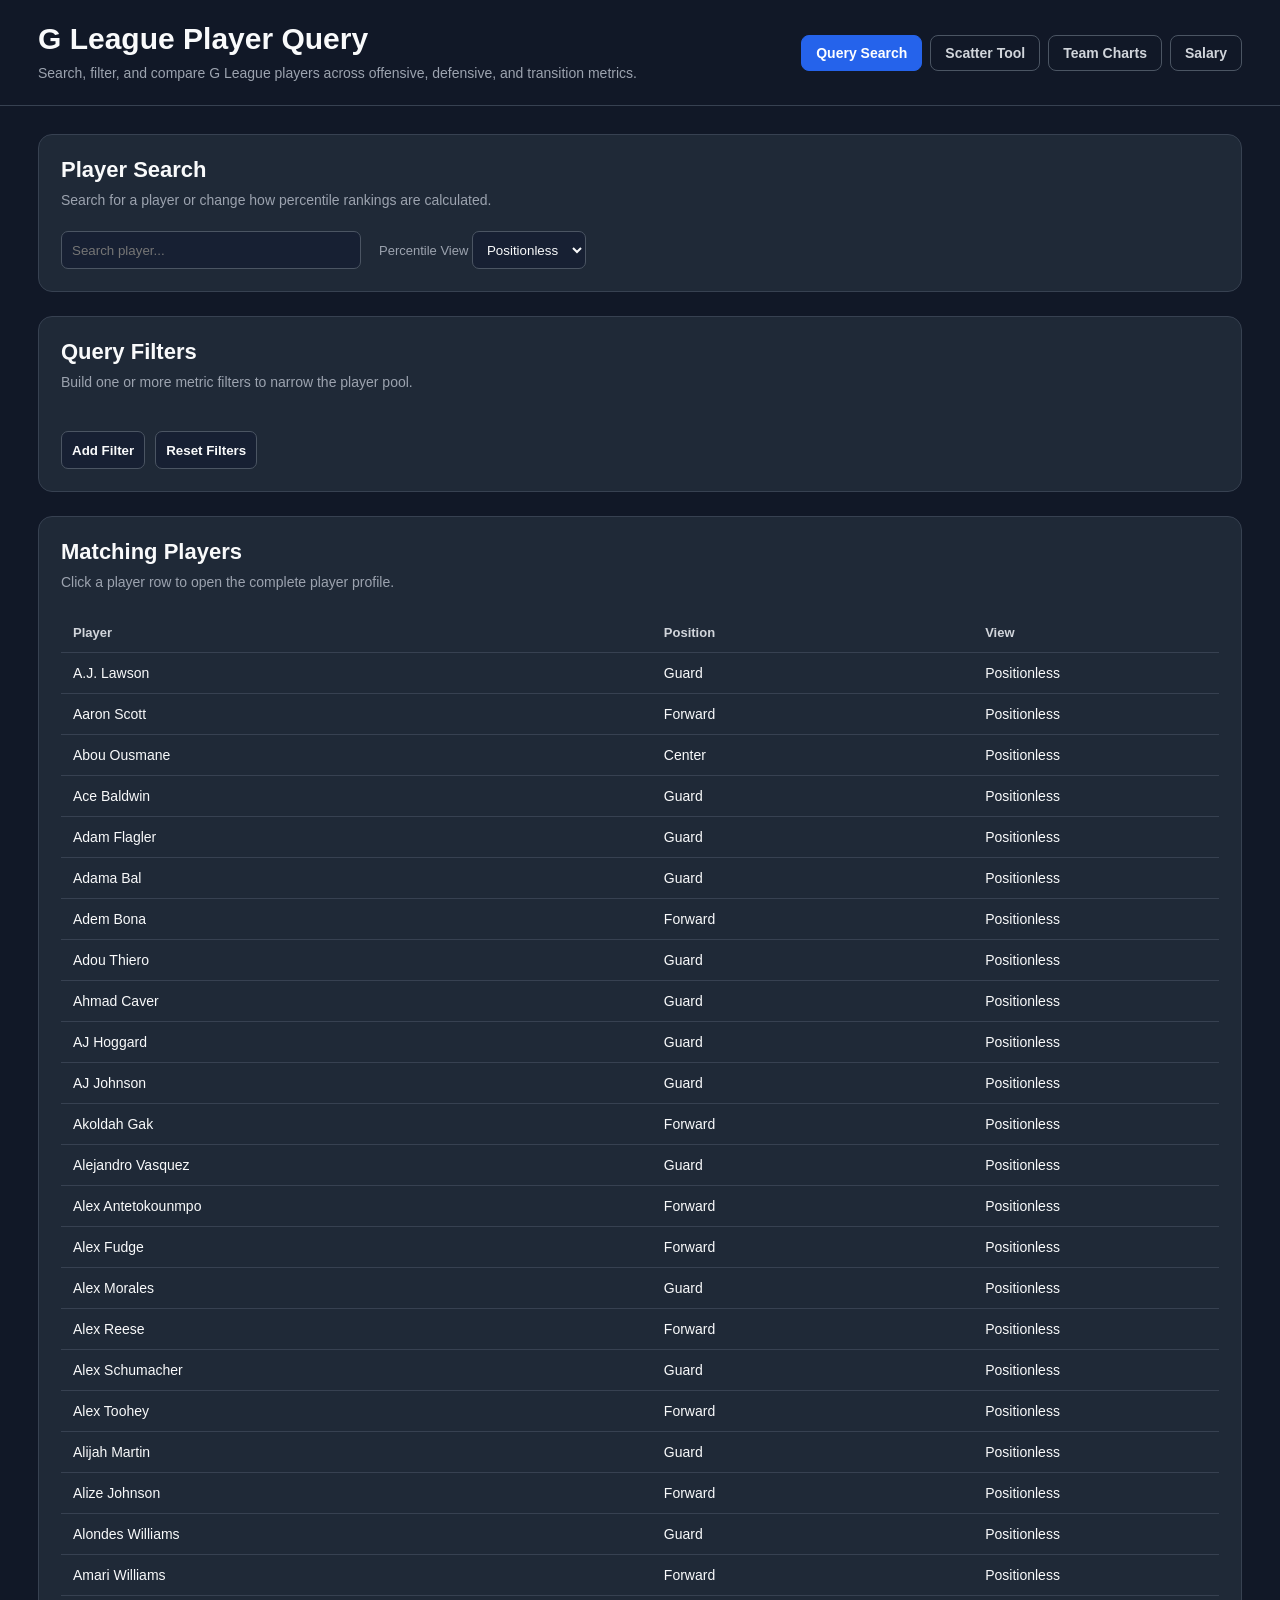
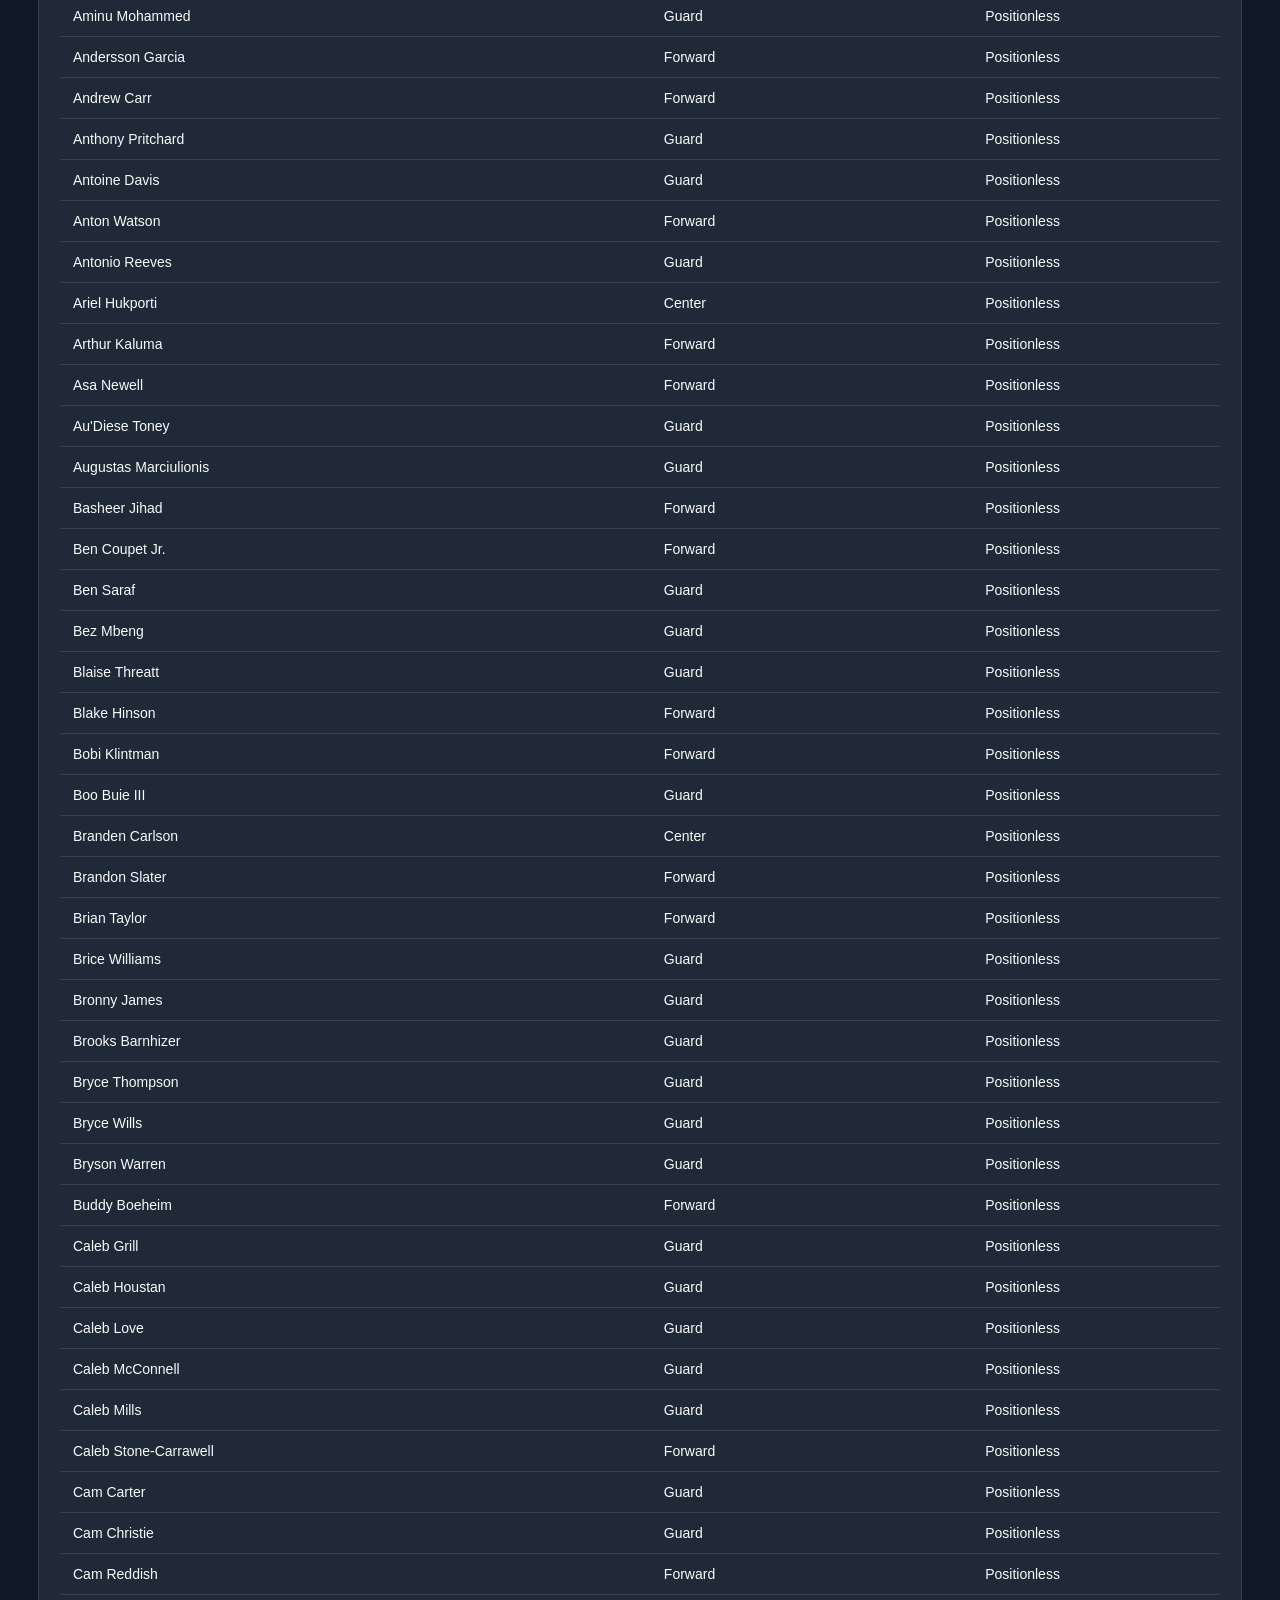
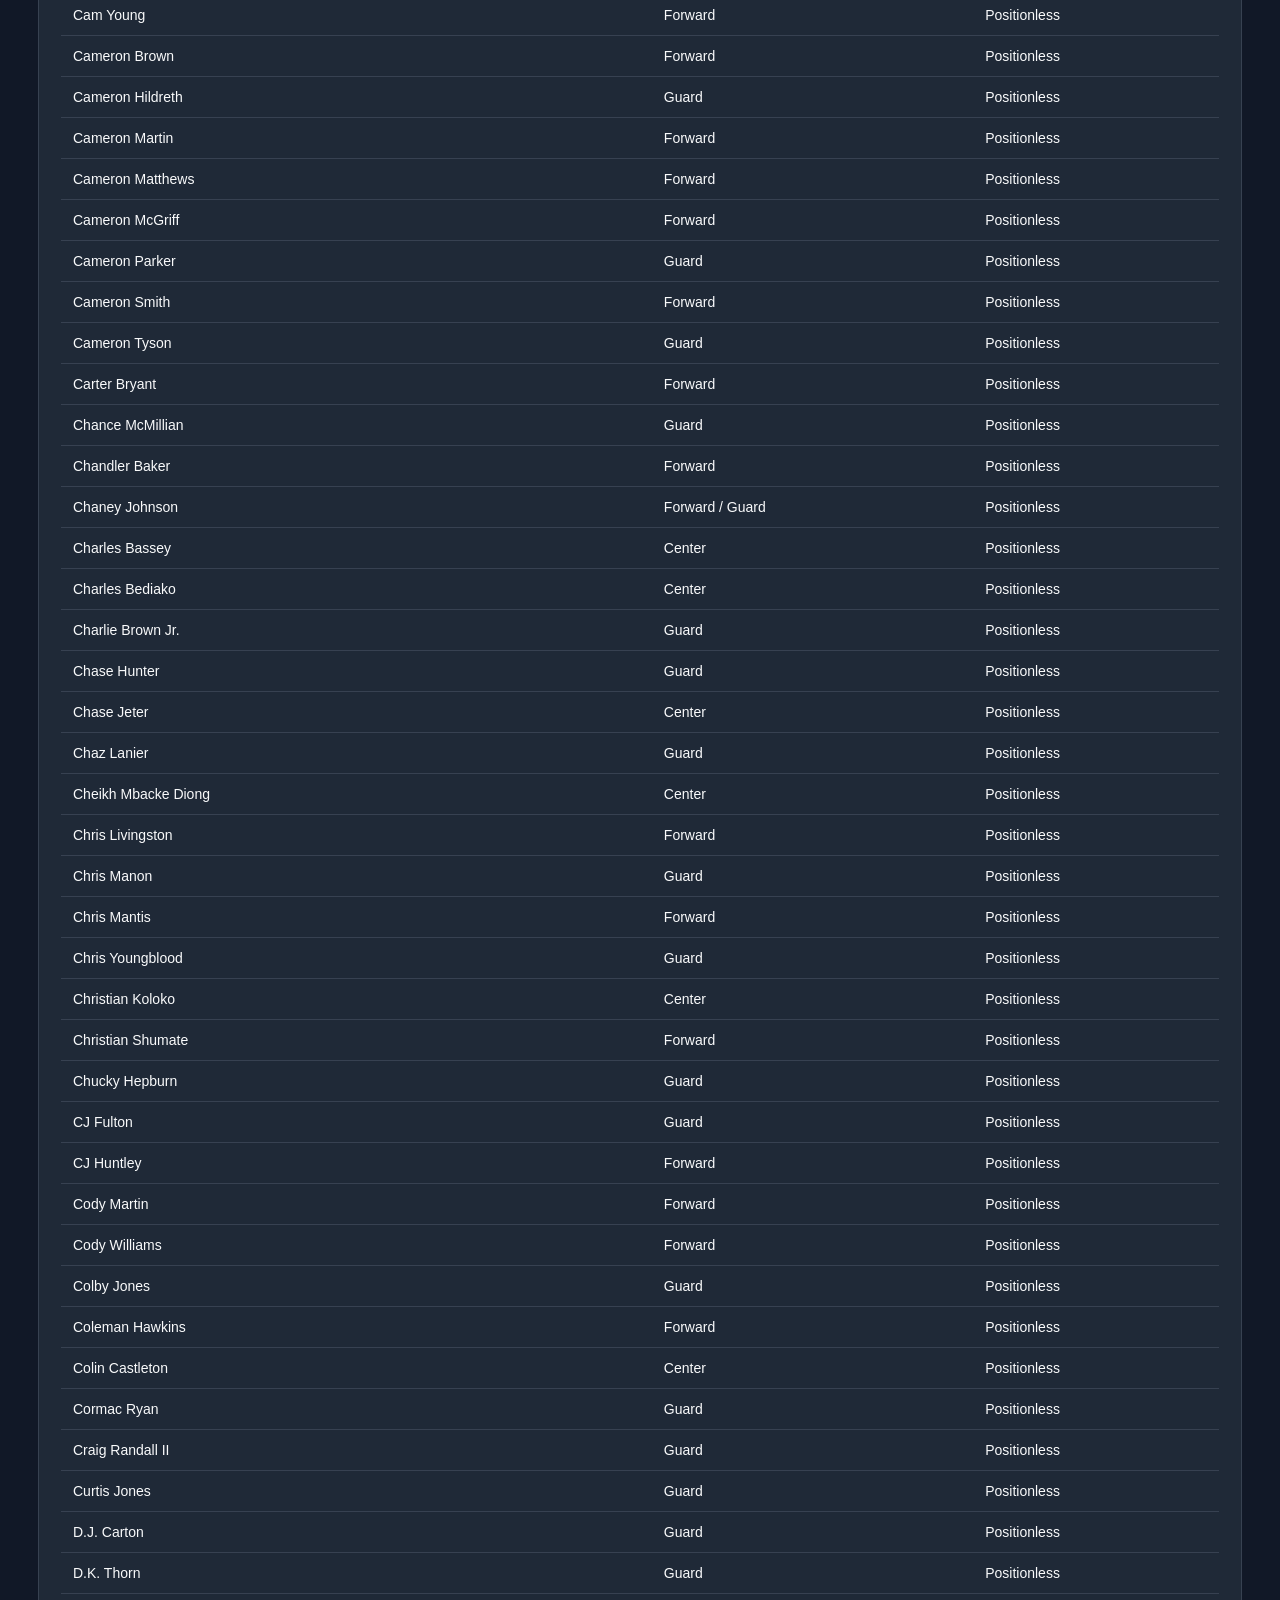
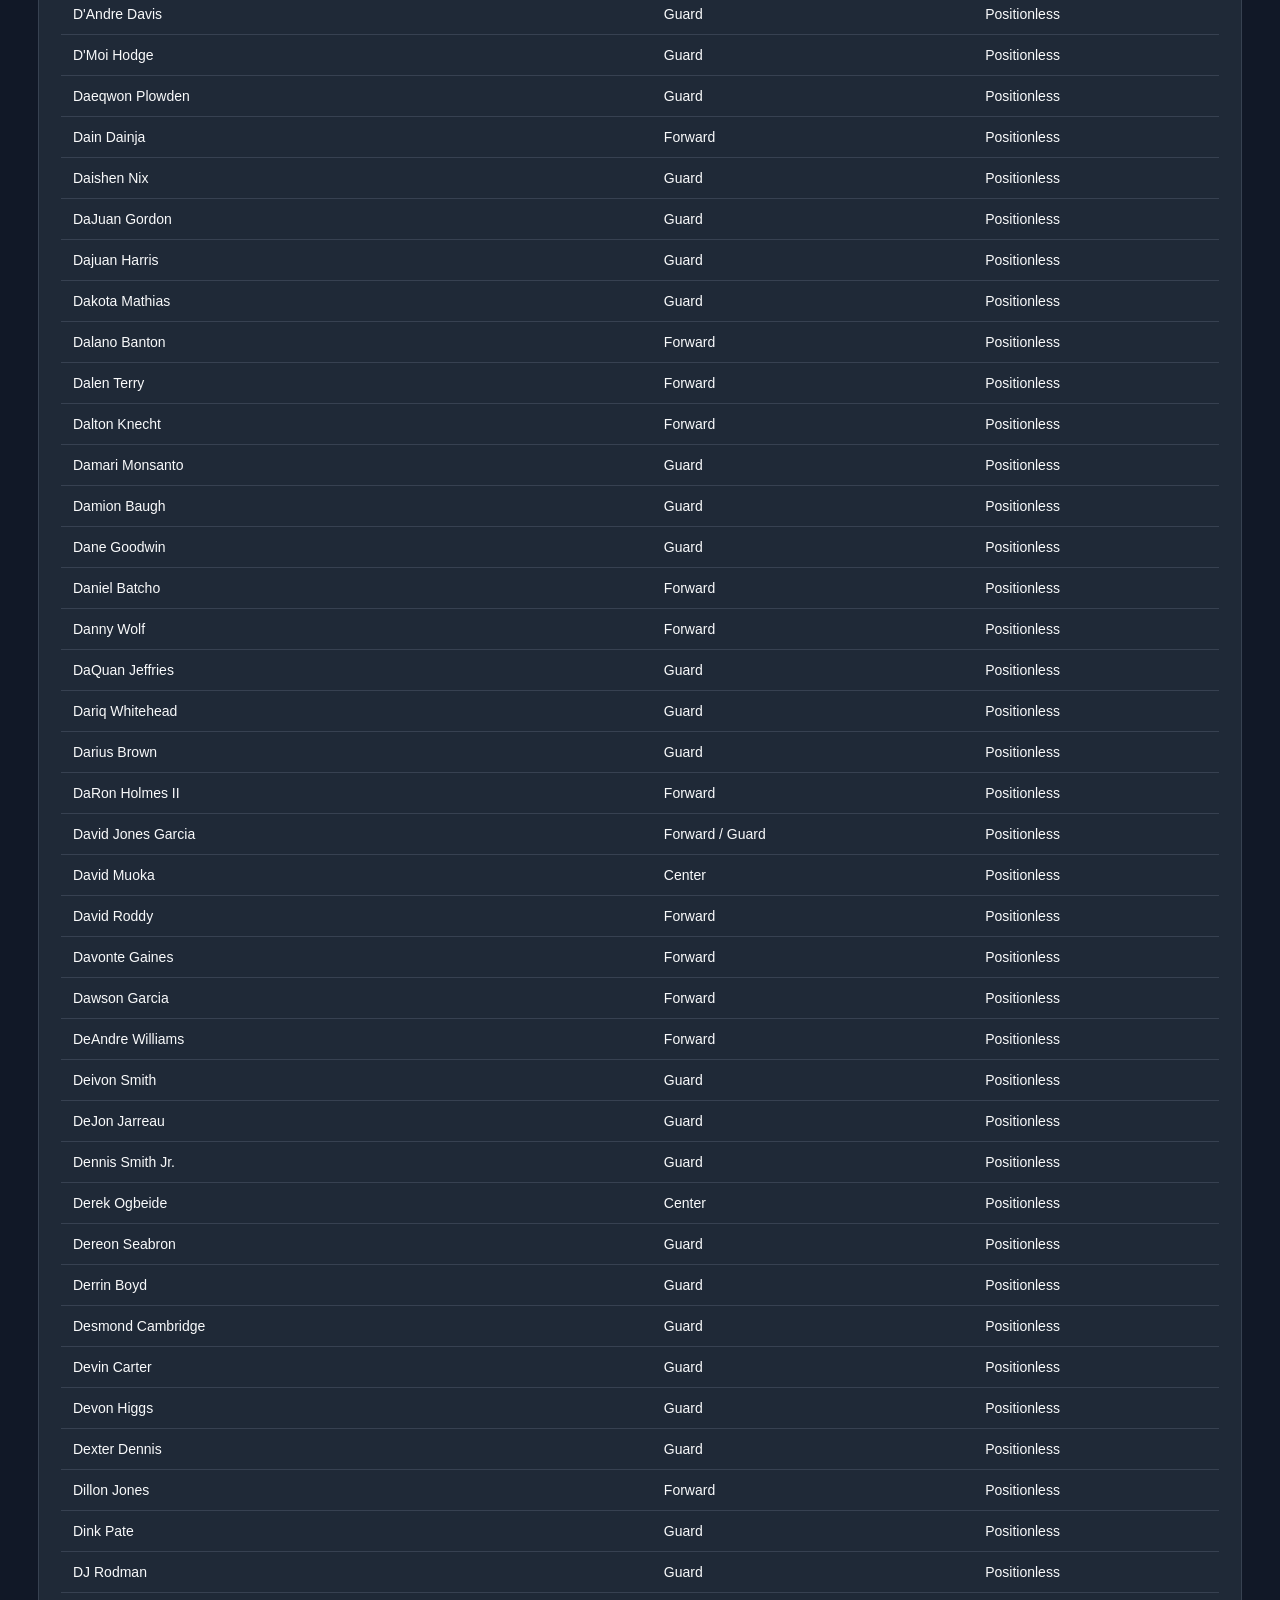
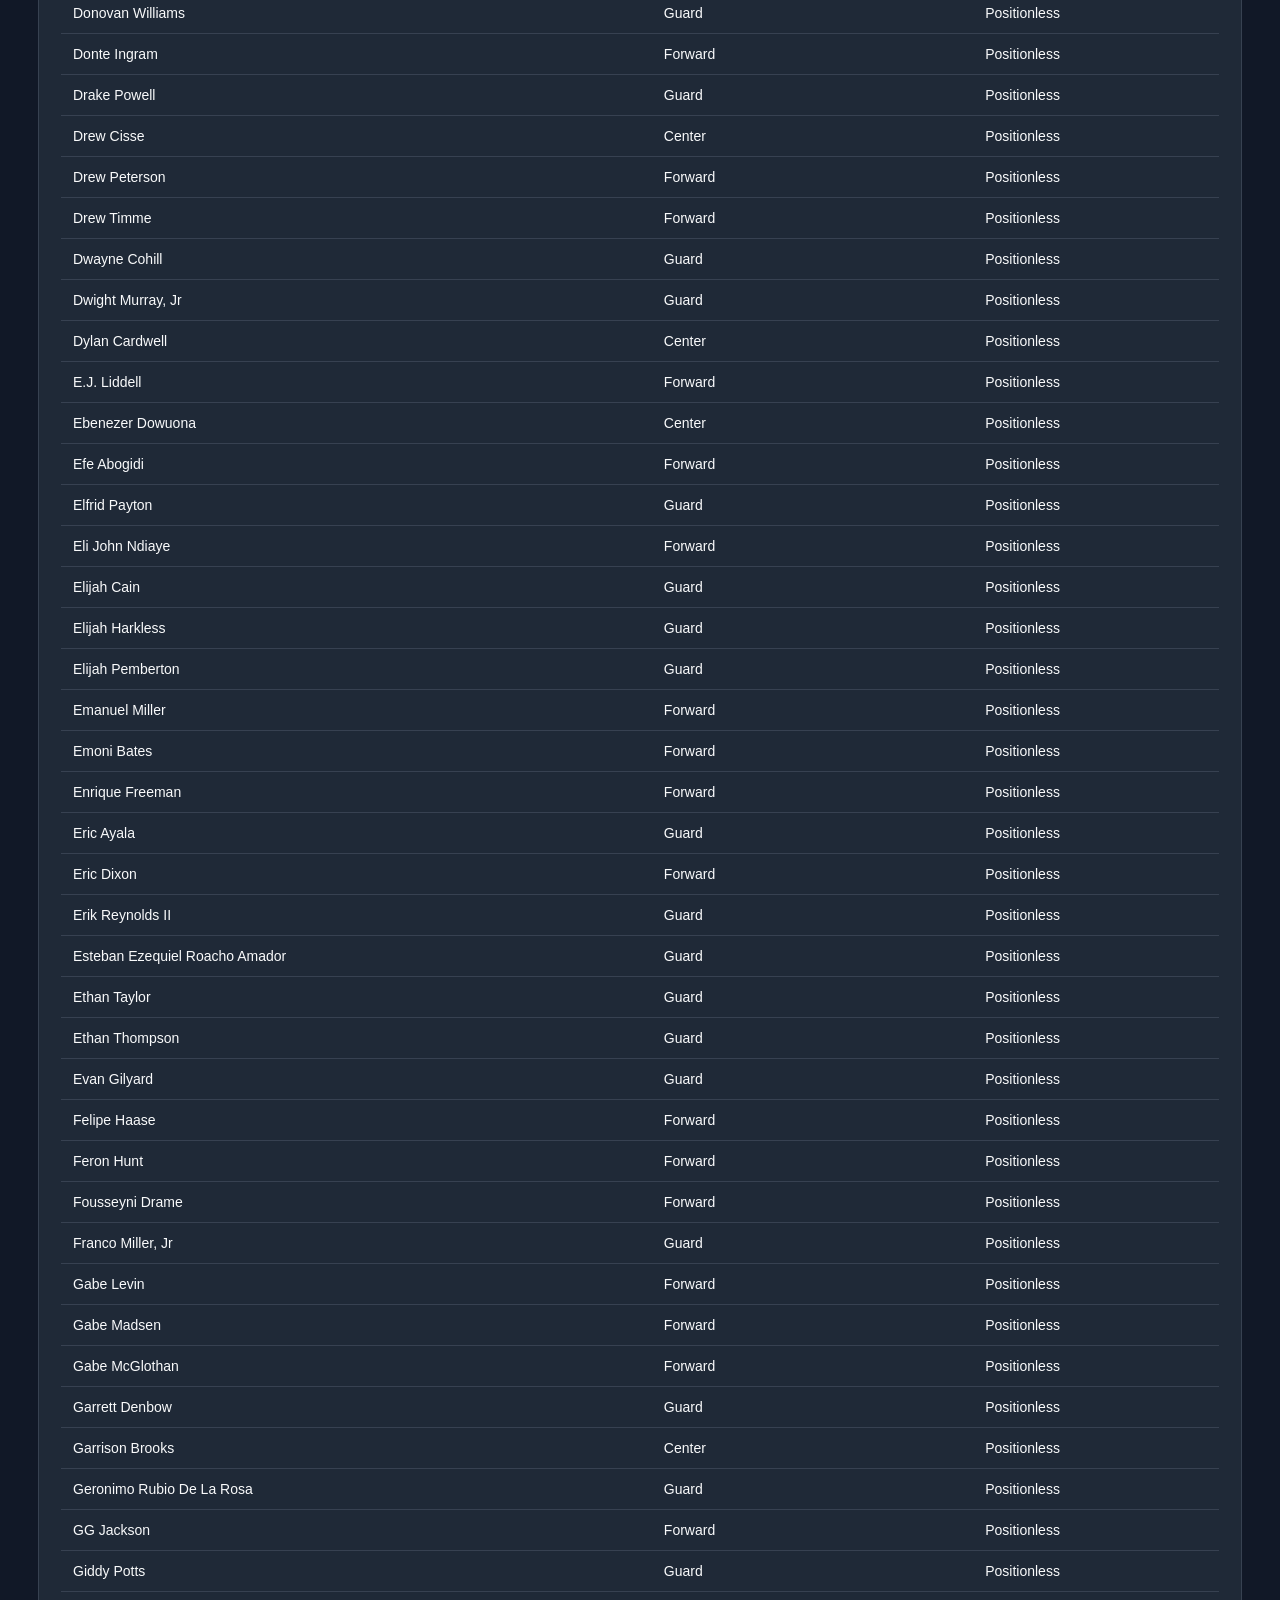
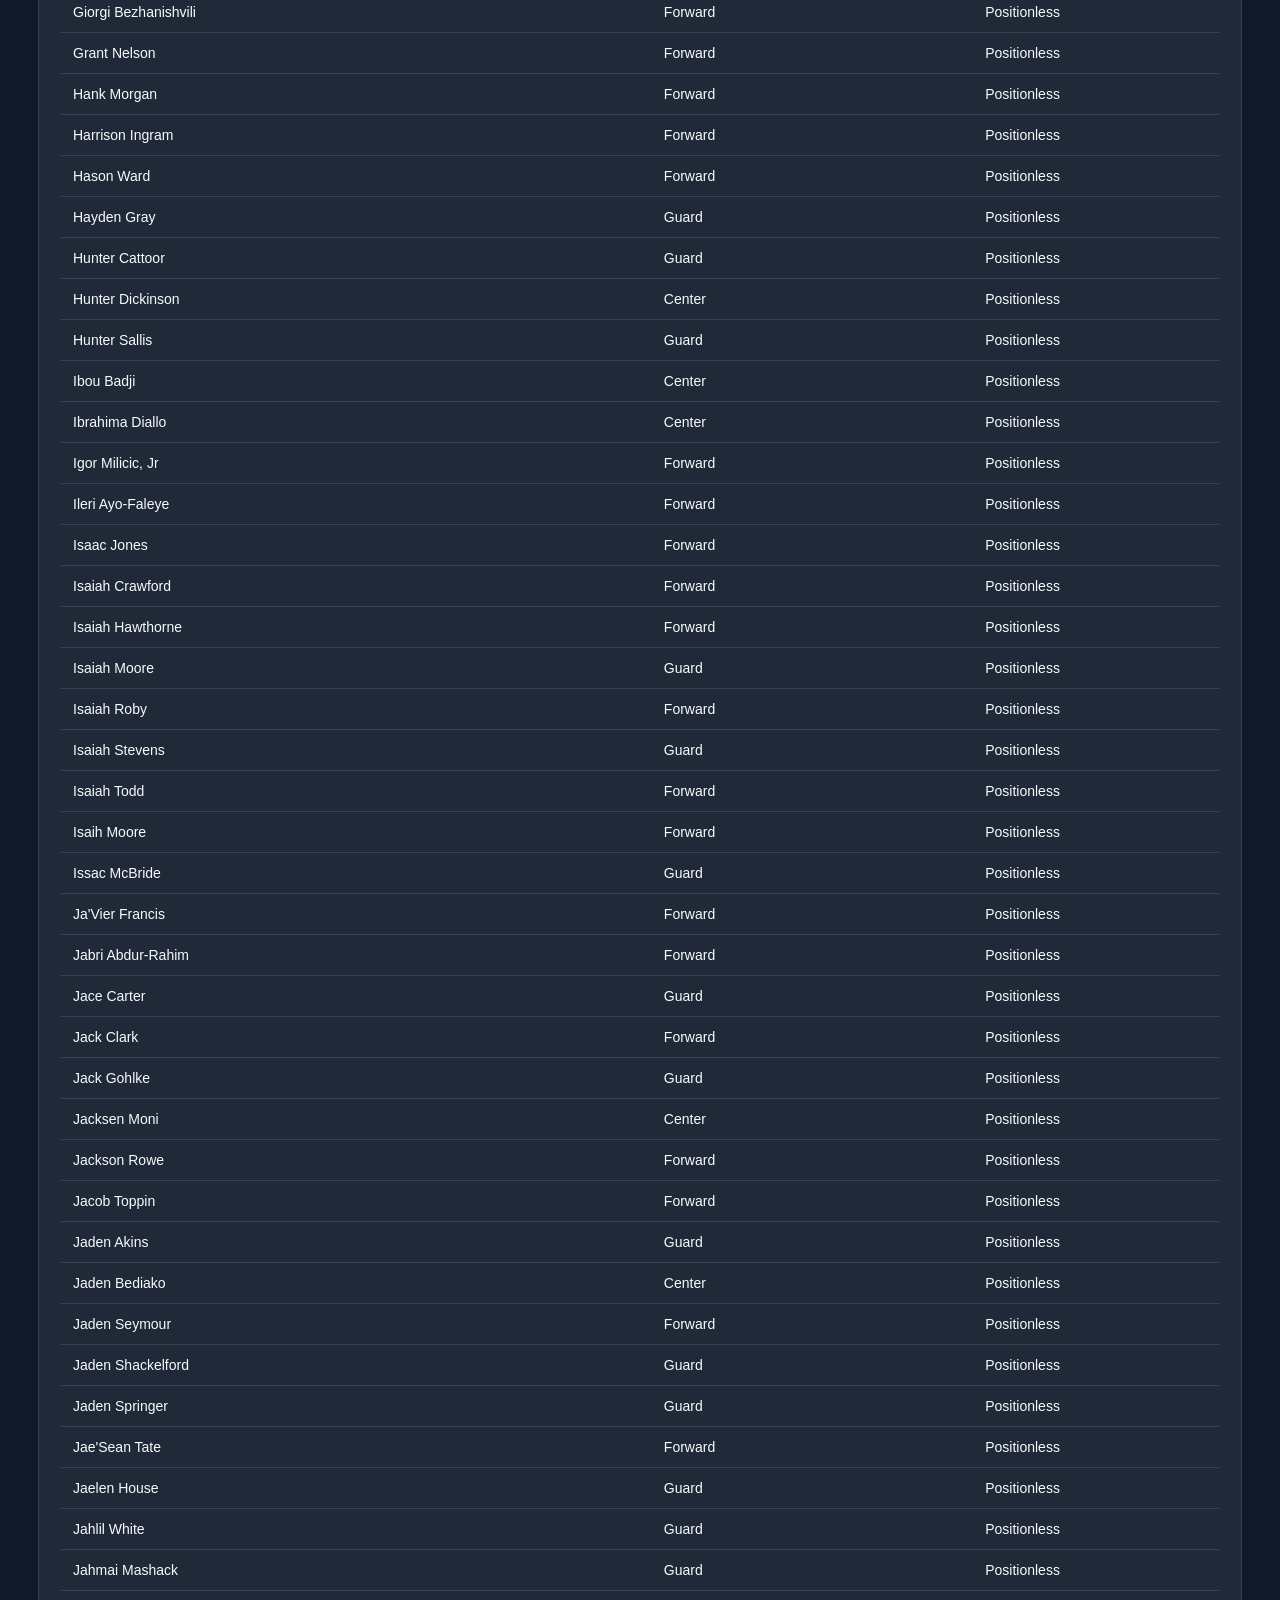
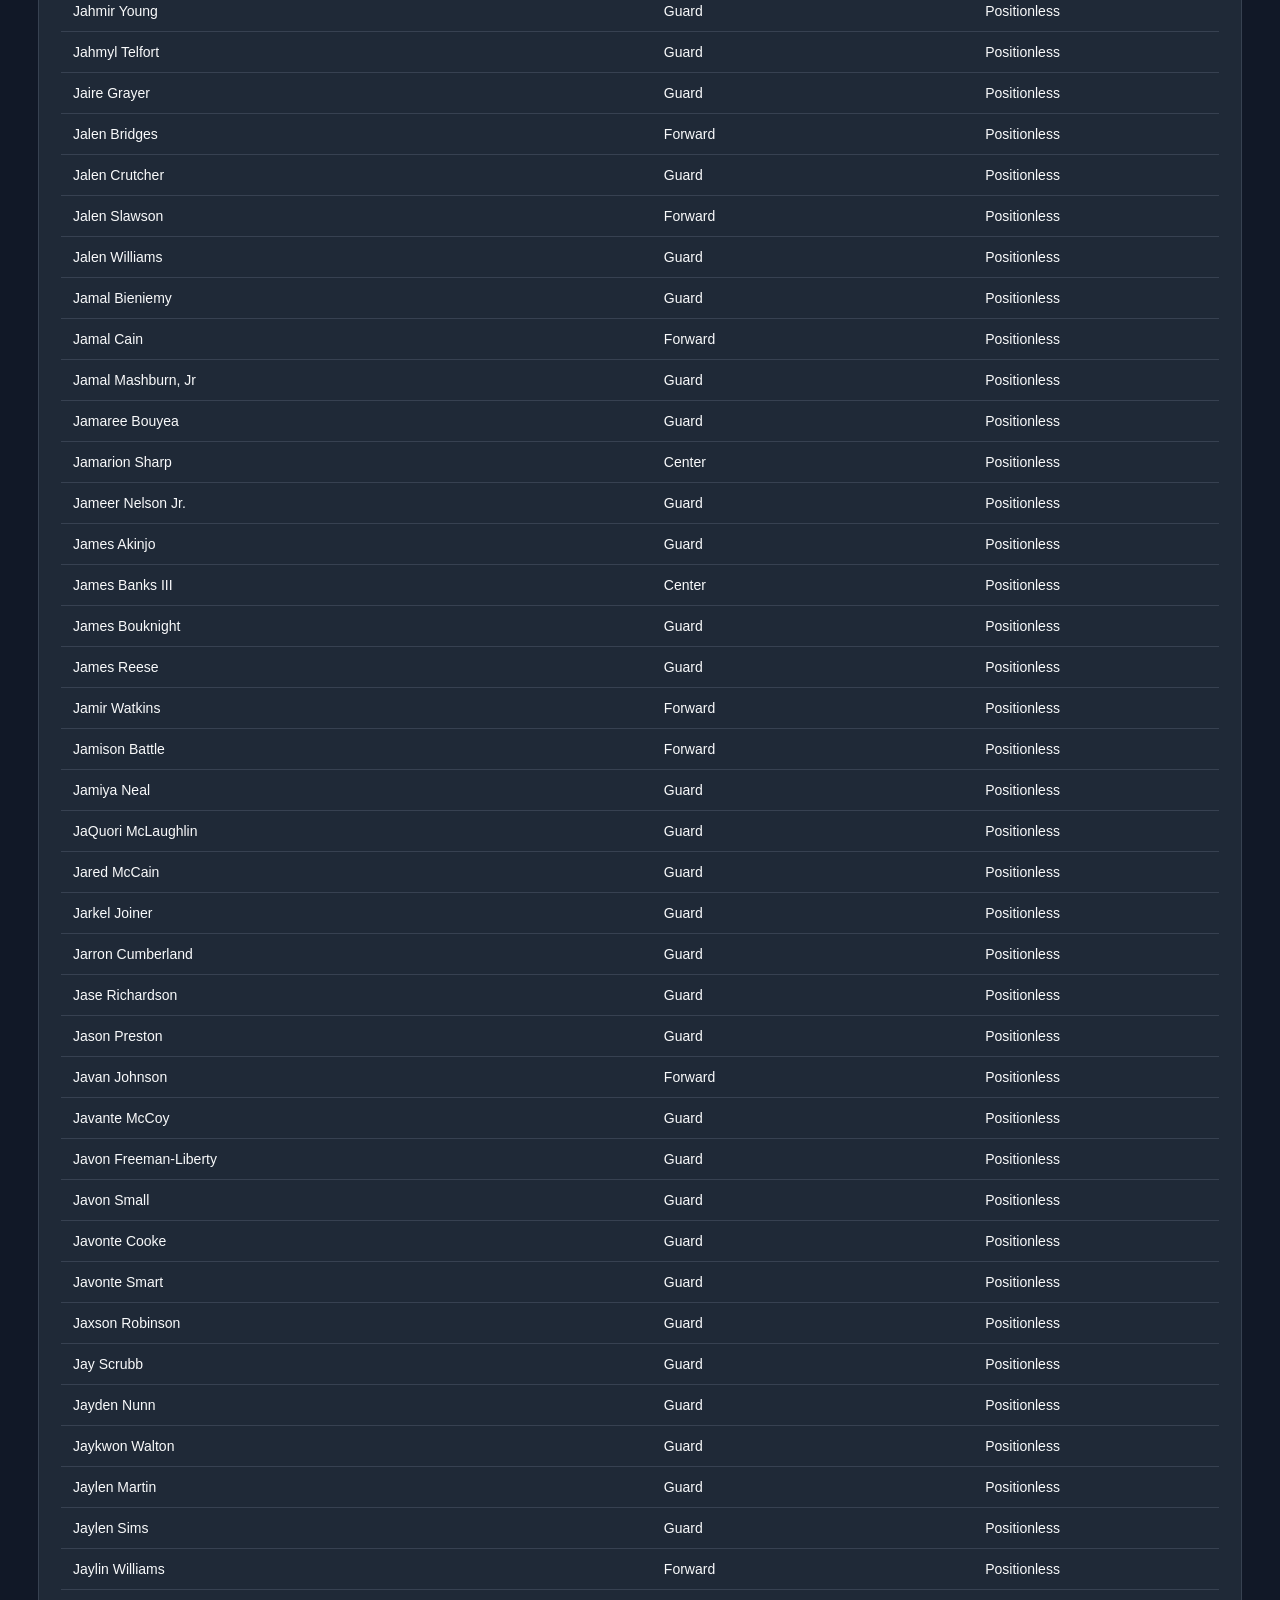
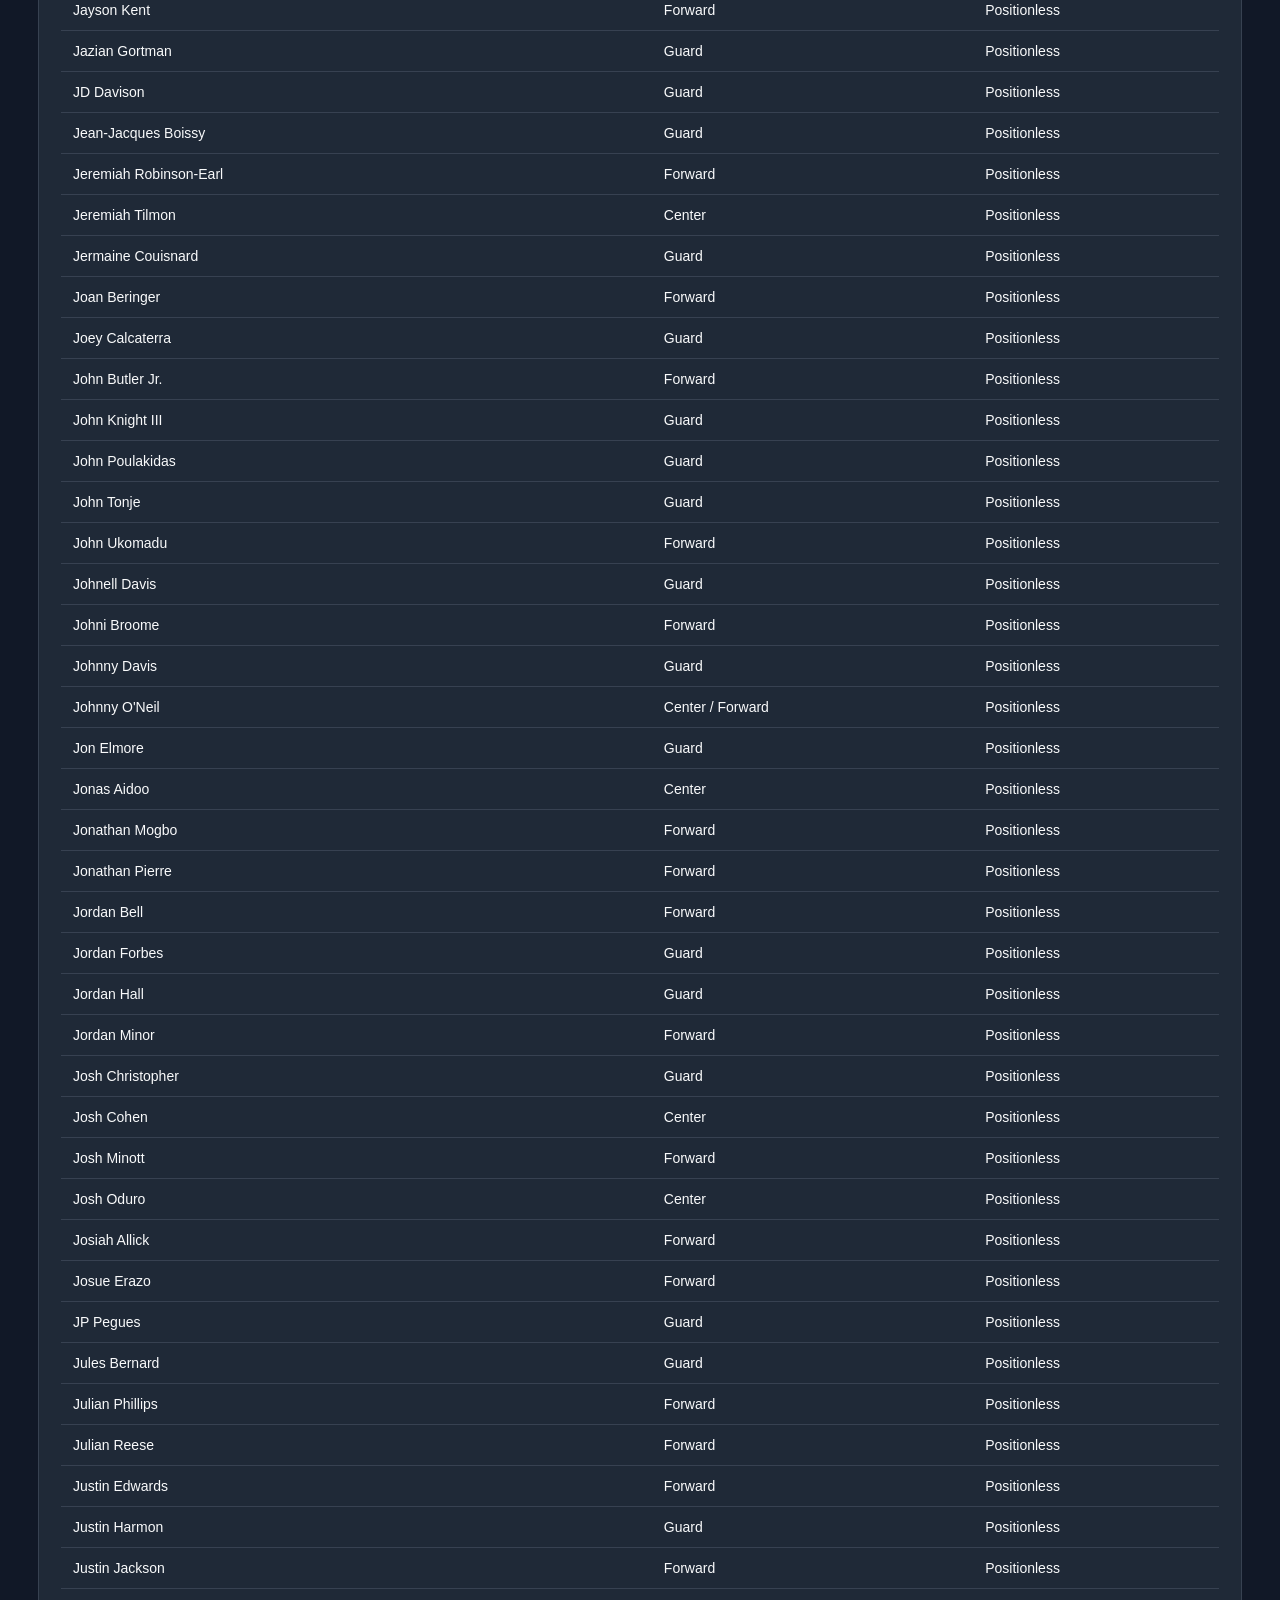
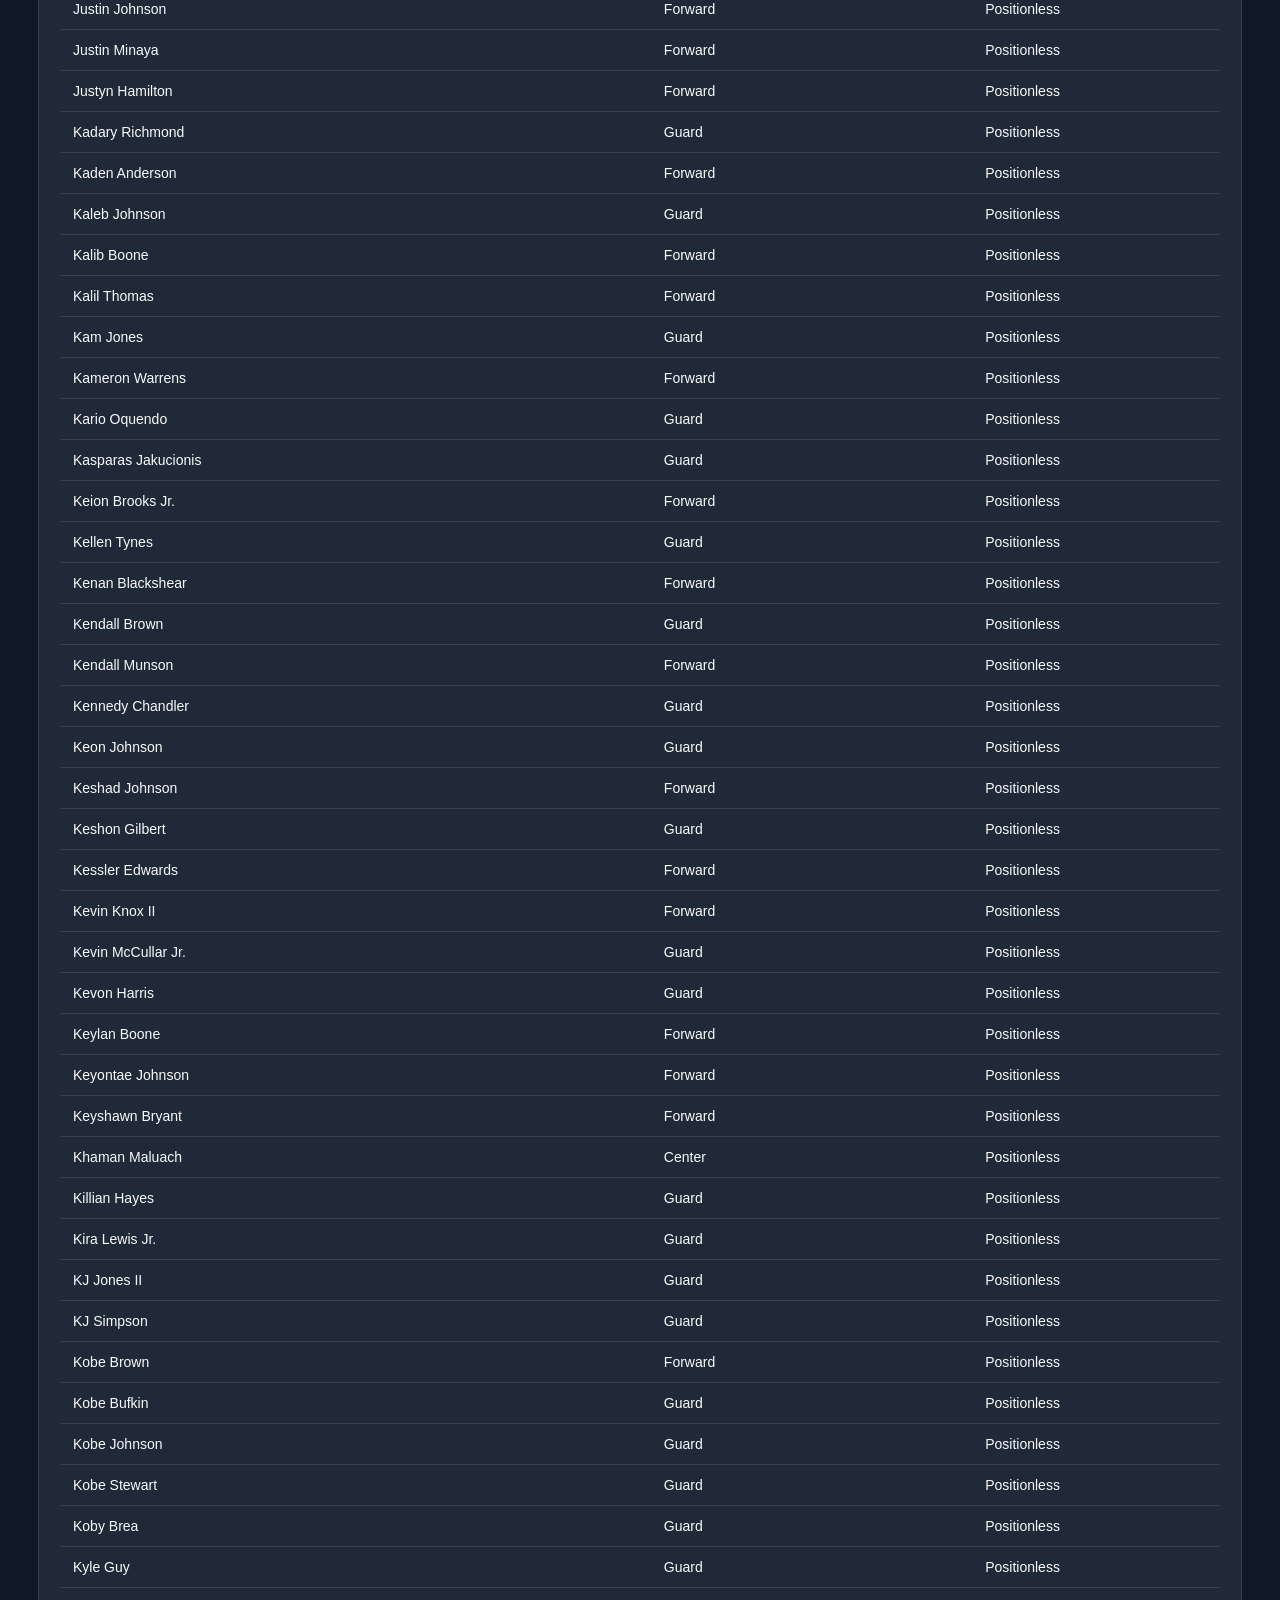
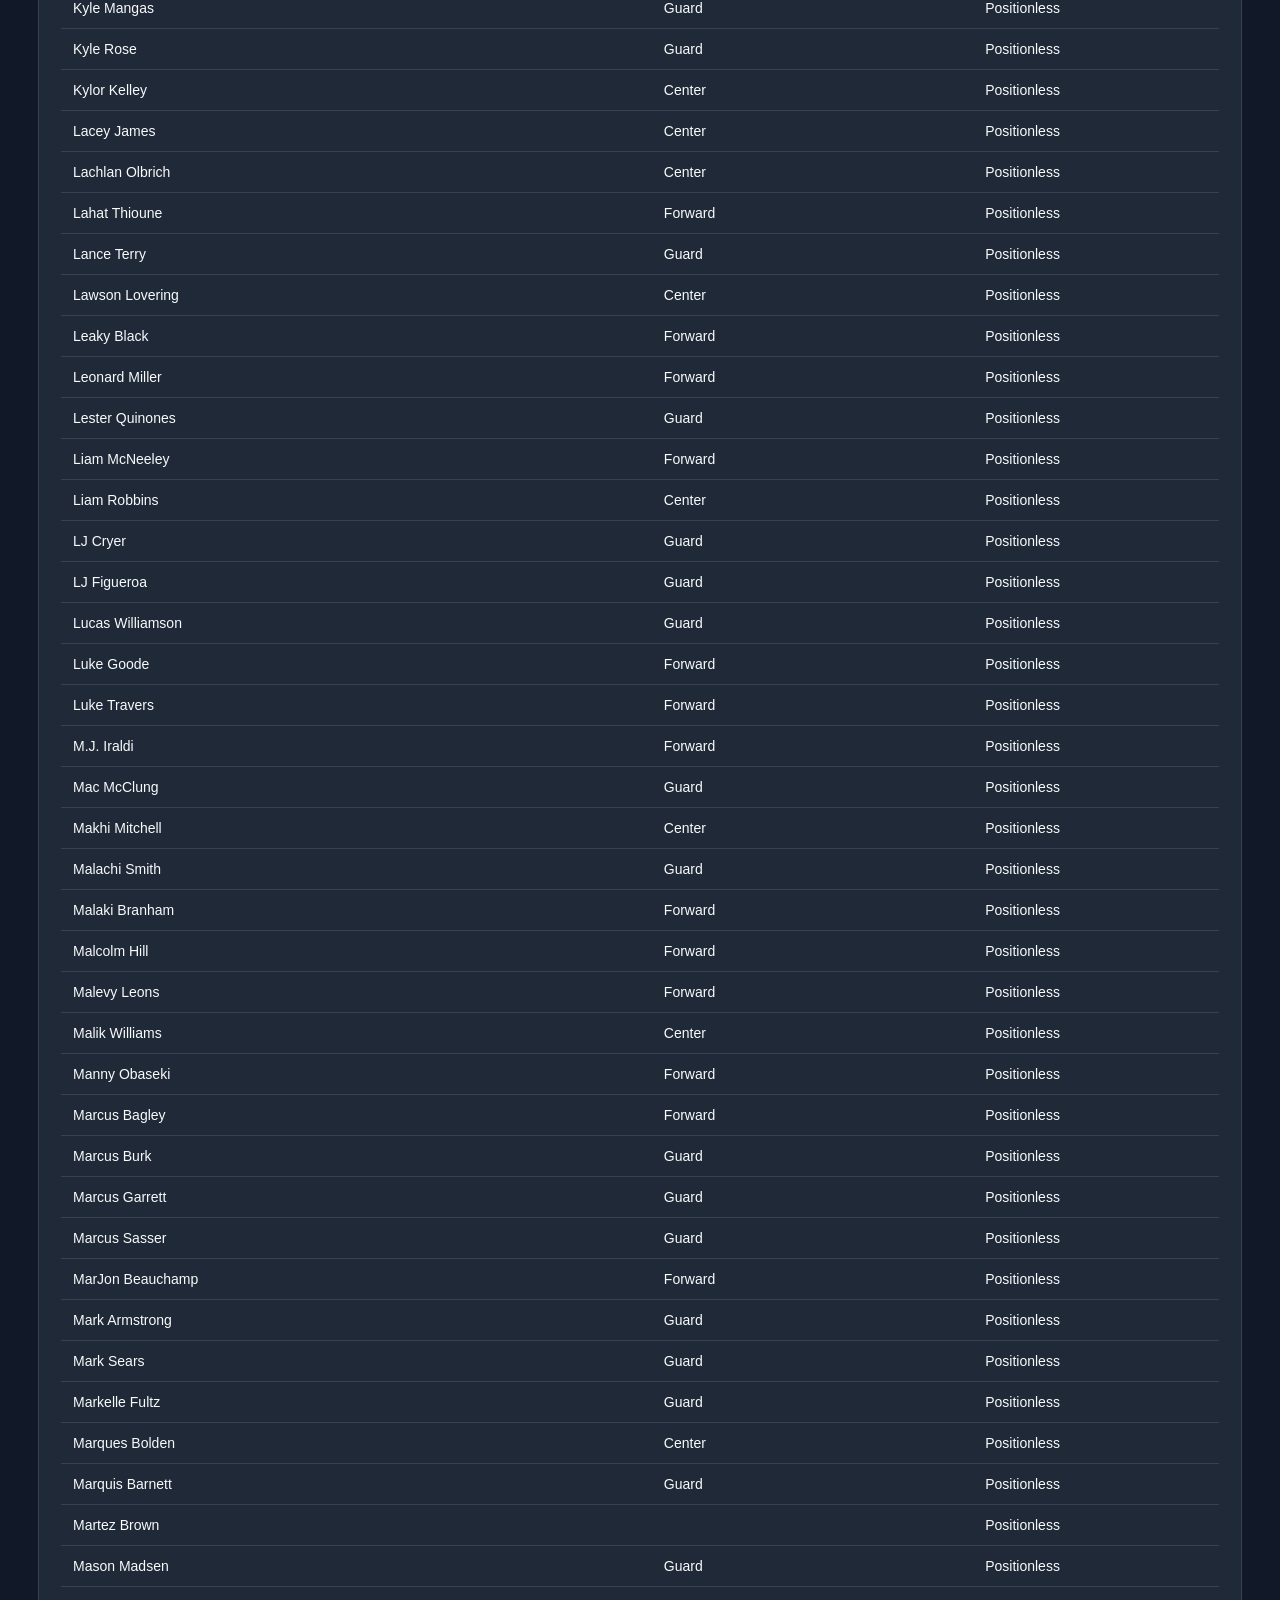
==== commit d6064038: "added the team charts" ====
--- a/docs/index.html
+++ b/docs/index.html
@@ -20,28 +20,37 @@
         </p>
     </div>
 
-    <nav class="dashboard-nav">
-        <a
-            href="index.html"
-            class="dashboard-nav-link active"
-        >
-            Query Search
-        </a>
+  <nav class="dashboard-nav">
 
-        <a
-            href="scatter.html"
-            class="dashboard-nav-link"
-        >
-            Scatter Tool
-        </a>
+    <a
+        href="index.html"
+        class="dashboard-nav-link active"
+    >
+        Query Search
+    </a>
 
-        <a
-            href="salary/"
-            class="dashboard-nav-link"
-        >
-            Salary
-        </a>
-    </nav>
+    <a
+        href="scatter.html"
+        class="dashboard-nav-link"
+    >
+        Scatter Tool
+    </a>
+
+    <a
+        href="team-charts.html"
+        class="dashboard-nav-link"
+    >
+        Team Charts
+    </a>
+
+    <a
+        href="salary/"
+        class="dashboard-nav-link"
+    >
+        Salary
+    </a>
+
+</nav>
 </header>
 
 <main class="page-content">
